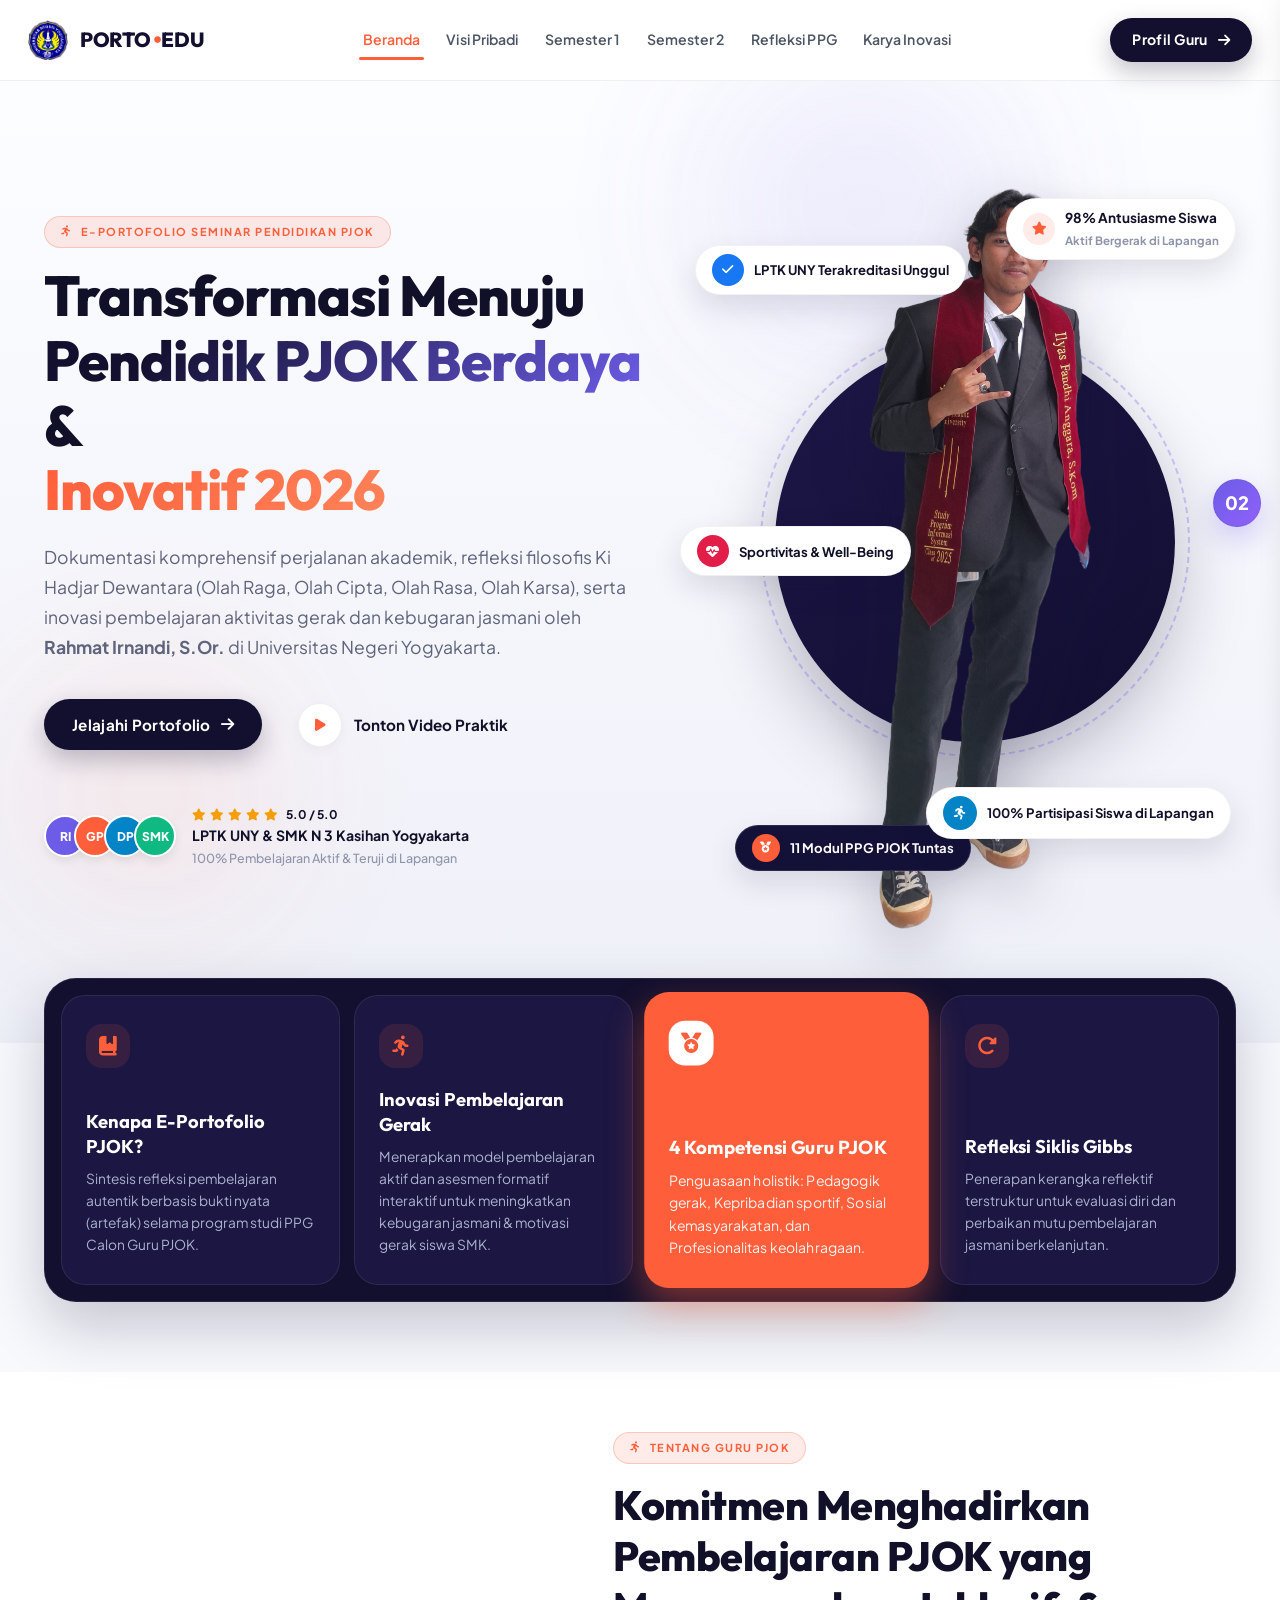
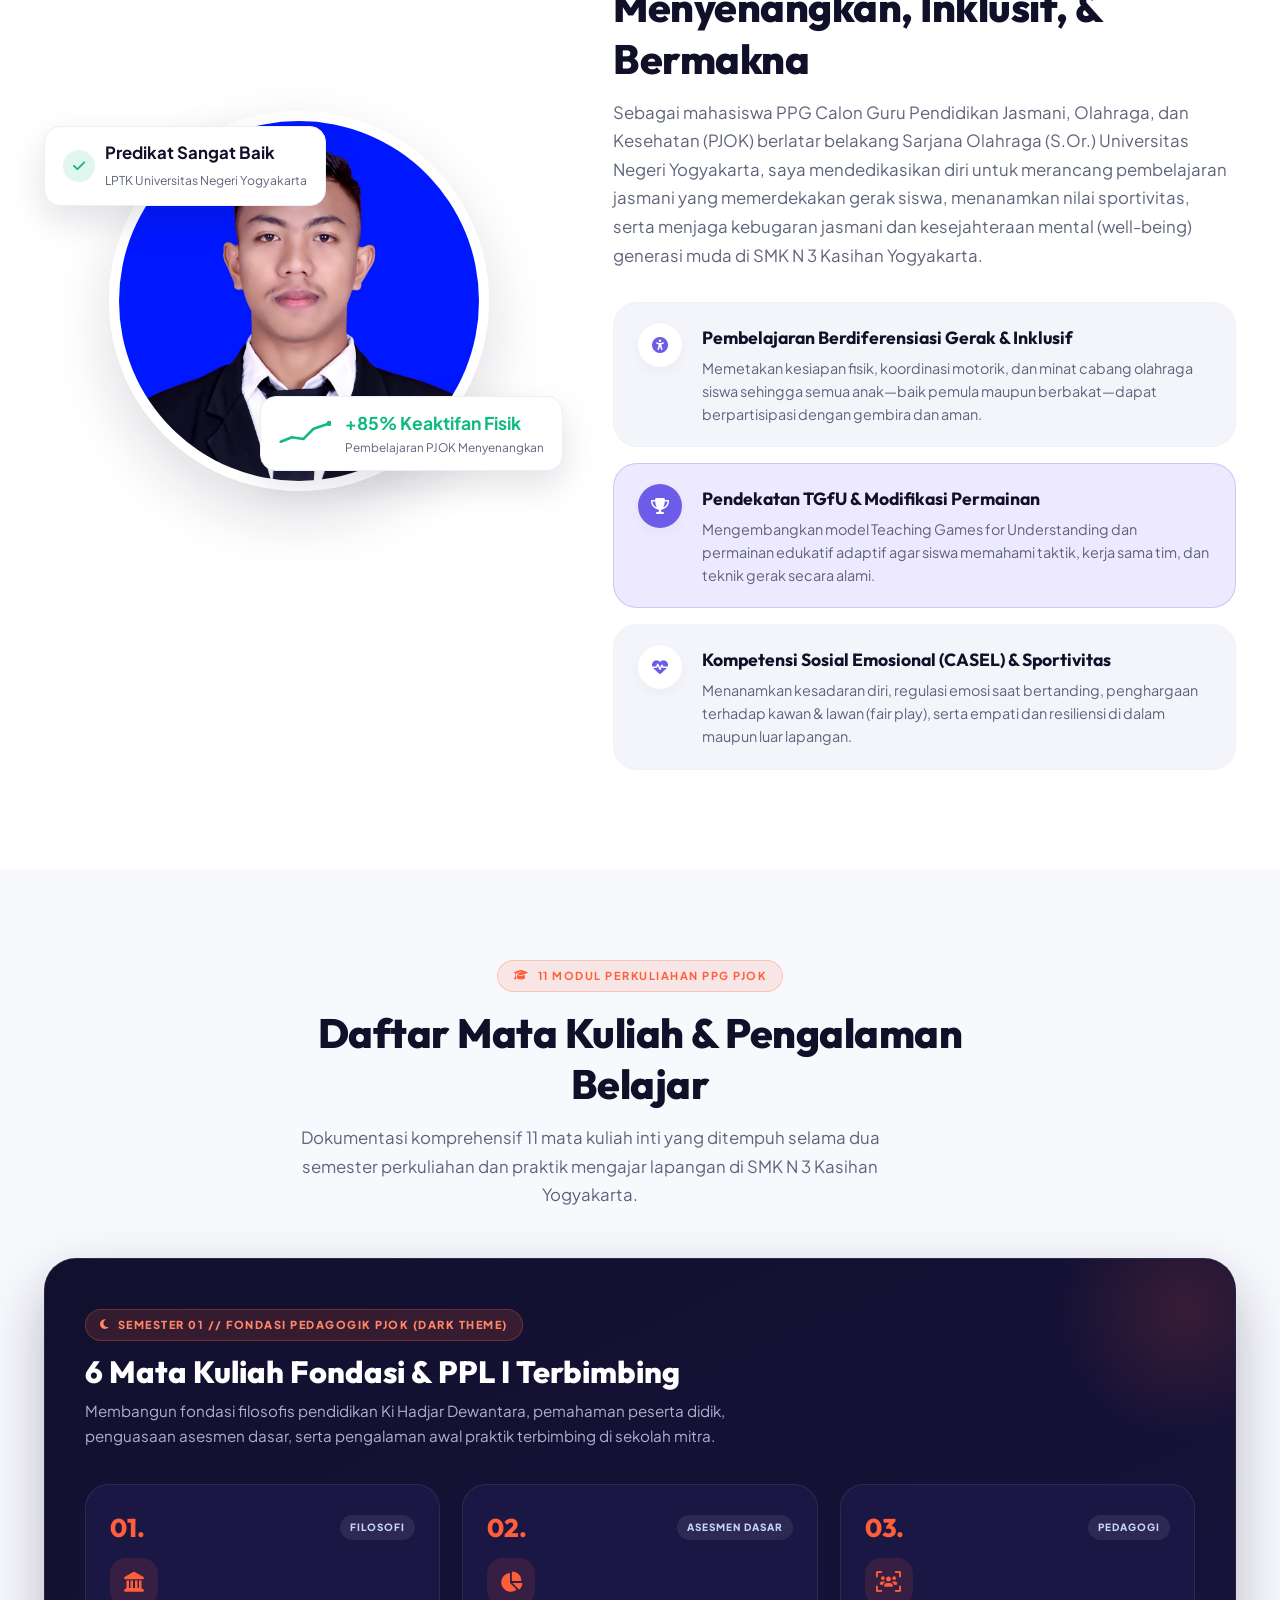
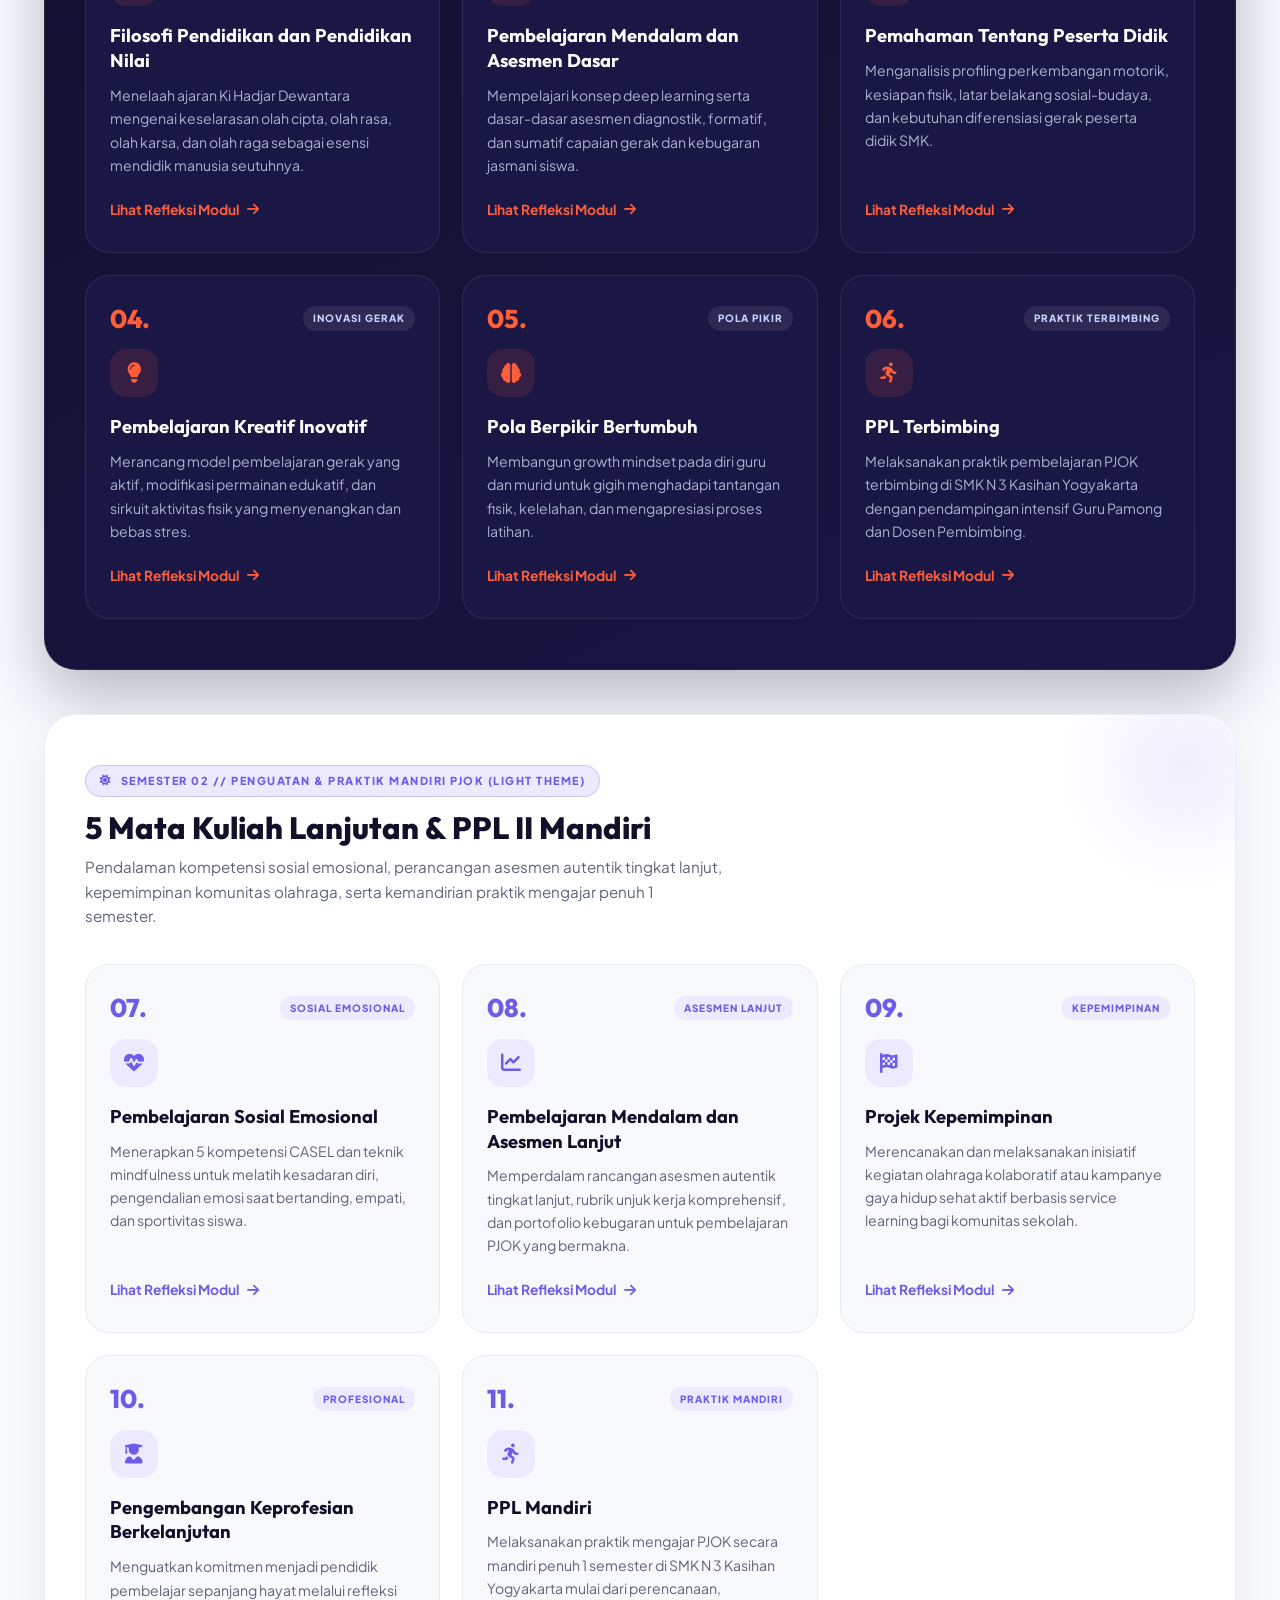
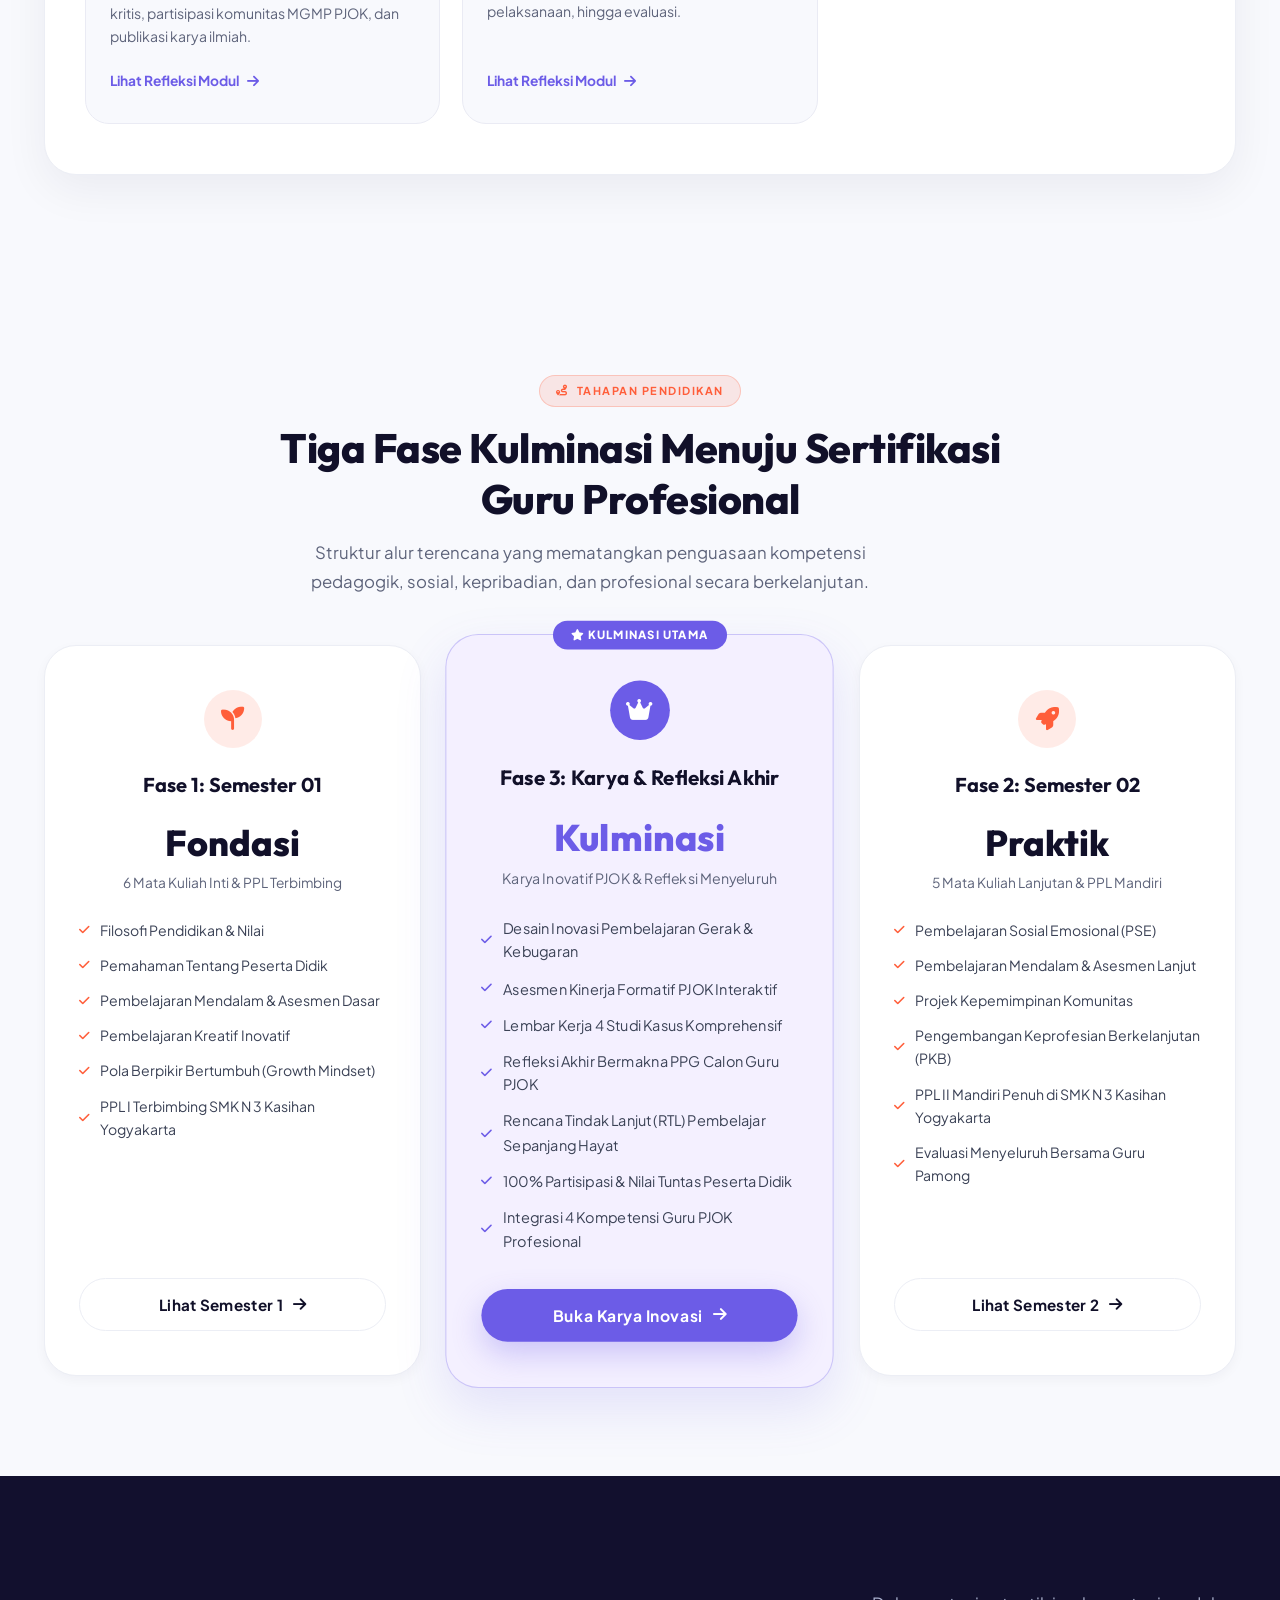
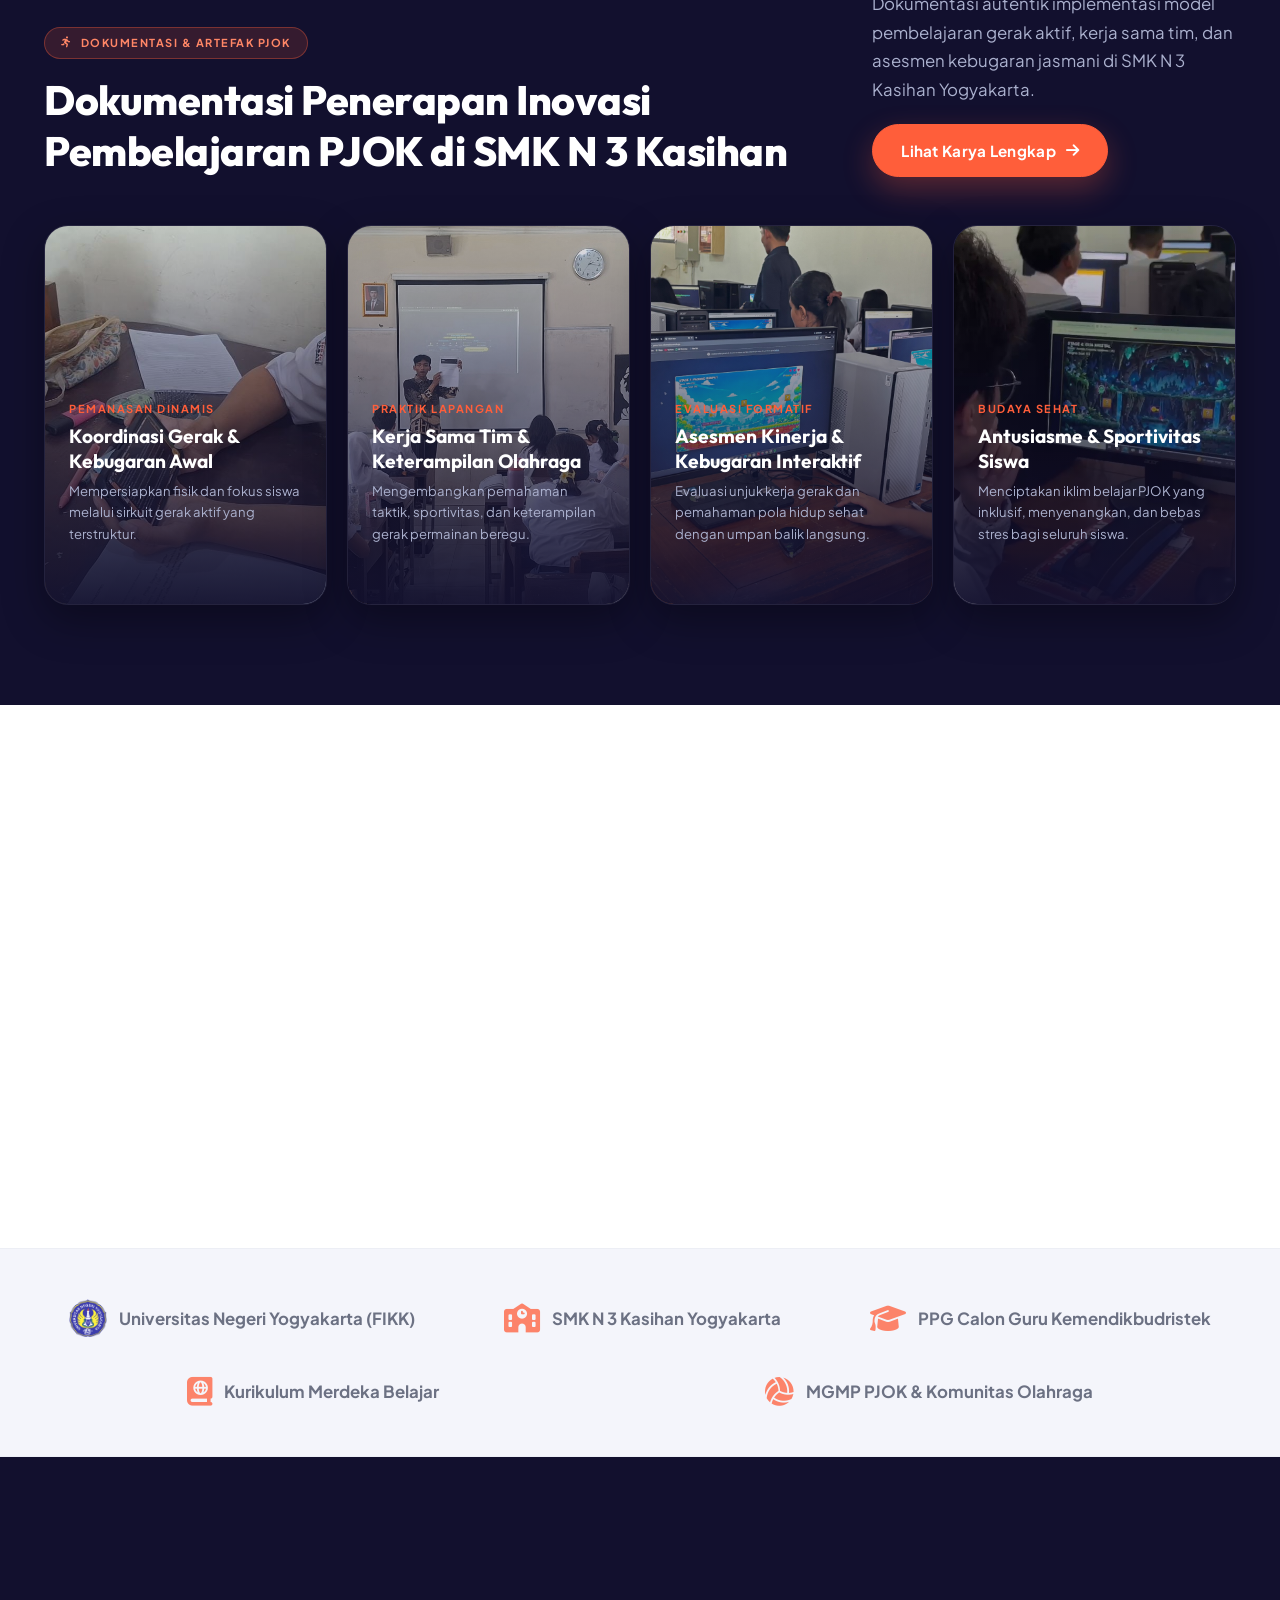
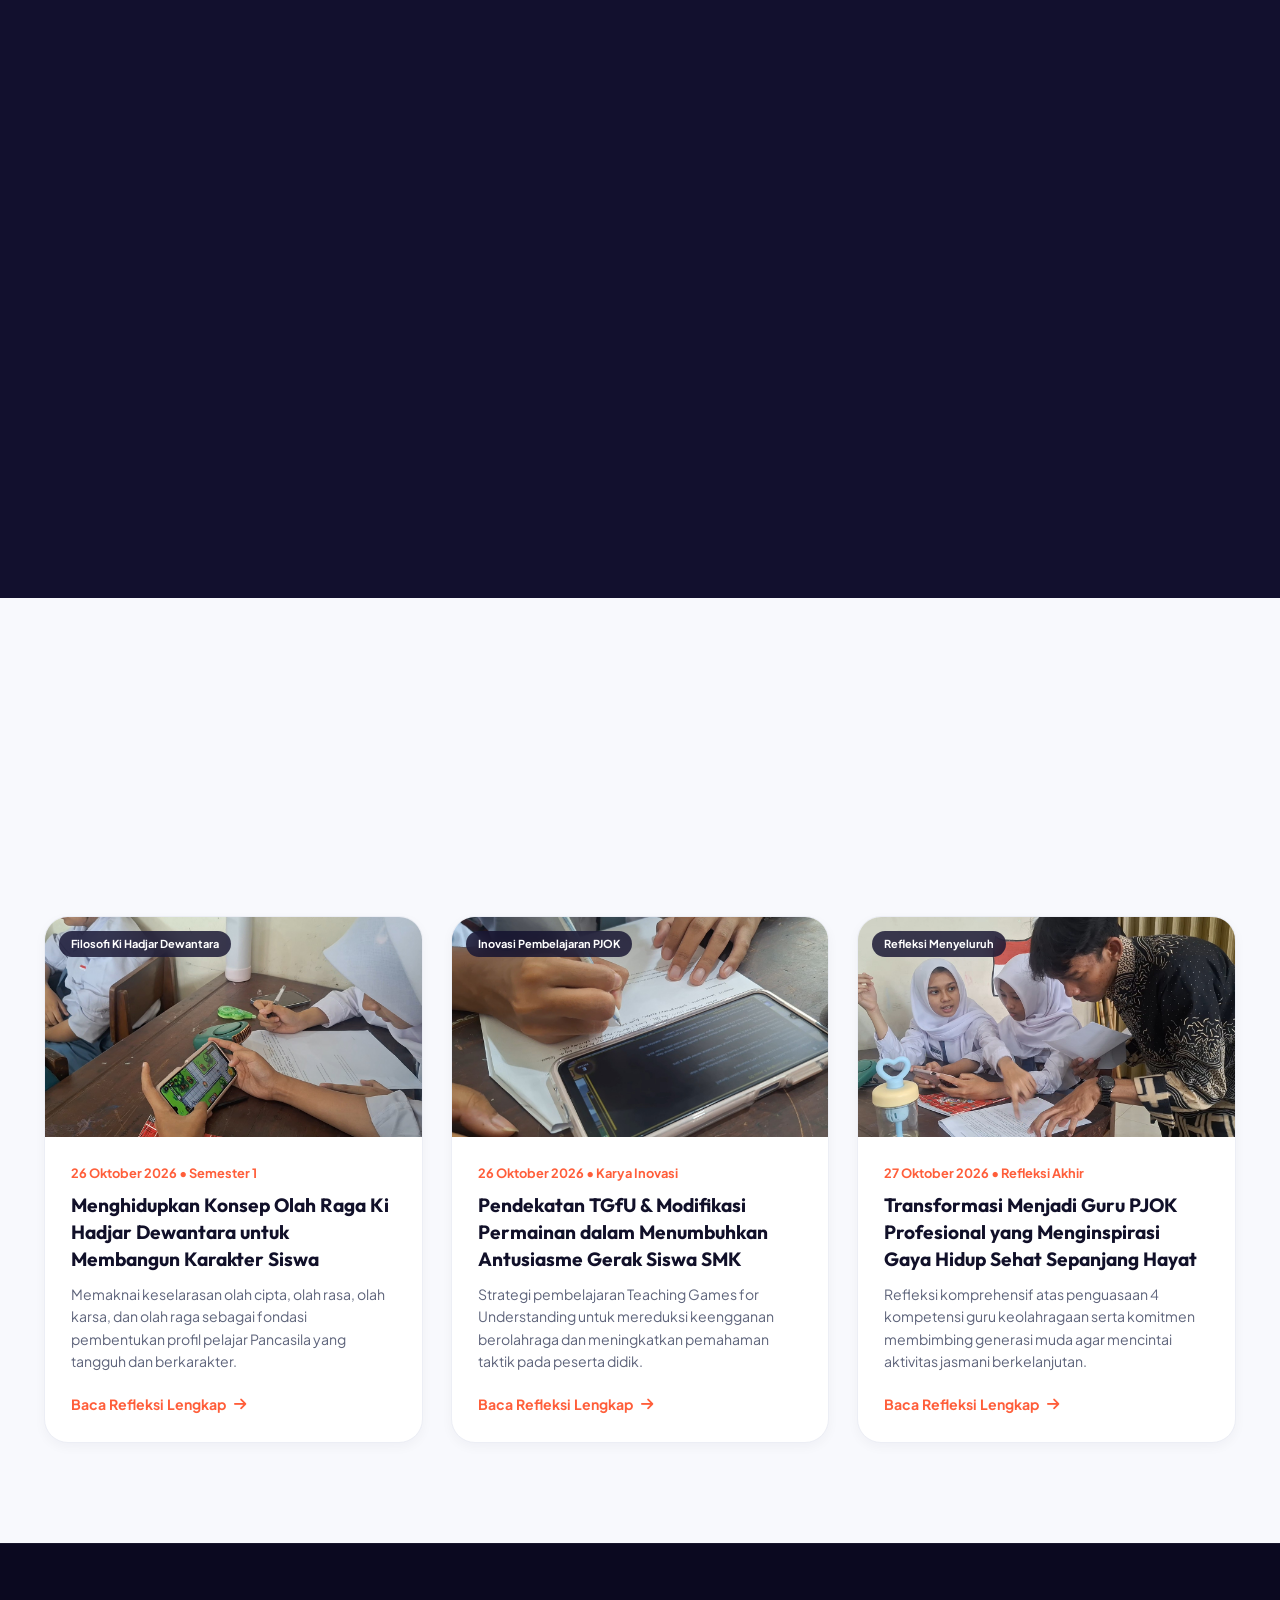
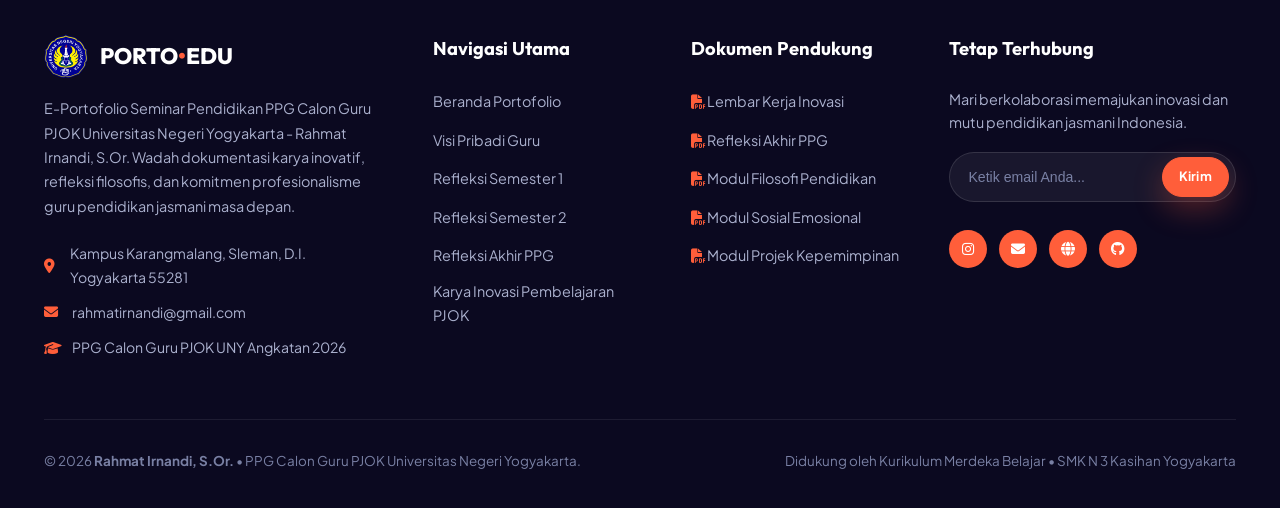
==== index.html @ 65dfe422 "first commit" ====
<!doctype html>
<html lang="id">
  <head>
    <meta charset="UTF-8" />
    <meta name="viewport" content="width=device-width, initial-scale=1.0" />
    <title>E-Portofolio Seminar Pendidikan PJOK | Rahmat Irnandi, S.Or.</title>
    <meta name="description" content="E-Portofolio Seminar Pendidikan PPG Calon Guru PJOK Universitas Negeri Yogyakarta - Rahmat Irnandi, S.Or. Refleksi filosofis, perjalanan akademik, dan inovasi pembelajaran gerak serta kebugaran jasmani di SMK N 3 Kasihan Yogyakarta." />

    <!-- Favicon -->
    <link rel="shortcut icon" href="images/Logo Uny outlitne.png" type="image/x-icon" />

    <!-- Font Awesome Icons -->
    <link rel="stylesheet" href="https://cdnjs.cloudflare.com/ajax/libs/font-awesome/6.5.1/css/all.min.css" />

    <!-- MediaPro Design Theme CSS -->
    <link rel="stylesheet" href="css/mediapro.css" />
  </head>

  <body>
    <!-- TOP SCROLL PROGRESS LINE -->
    <div class="scroll-progress-line" id="scrollProgressLine"></div>

    <!-- ==================== 1. NAVBAR ==================== -->
    <header class="navbar-mediapro" id="navbarMediaPro">
      <div class="container nav-container">
        <!-- Brand Logo -->
        <a href="index.html" class="nav-brand" aria-label="Beranda Portofolio">
          <img src="images/logo_uny.png" alt="Logo UNY" class="nav-brand-logo" />
          <span>PORTO<span class="brand-dot">•</span>EDU</span>
        </a>

        <!-- Desktop Navigation Links -->
        <nav class="nav-links">
          <a href="index.html" class="nav-link active">Beranda</a>
          <a href="identitas.html" class="nav-link">Visi Pribadi</a>
          <a href="refleksi-sem1.html" class="nav-link">Semester 1</a>
          <a href="refleksi-sem2.html" class="nav-link">Semester 2</a>
          <a href="refleksi-ppg.html" class="nav-link">Refleksi PPG</a>
          <a href="karya.html" class="nav-link">Karya Inovasi</a>
        </nav>

        <!-- Right CTA / Contact Info -->
        <div class="nav-cta">
          <a href="https://wa.me/6281200000000" target="_blank" class="nav-contact-pill" aria-label="Kontak WhatsApp">
            <div class="icon-bubble">
              <i class="fa-solid fa-phone"></i>
            </div>
            <span>(0274) UNY-PPG</span>
          </a>
          <a href="identitas.html" class="btn btn-primary-dark">
            <span>Profil Guru</span>
            <i class="fa-solid fa-arrow-right"></i>
          </a>
          <button class="mobile-menu-btn" id="mobileMenuBtn" aria-label="Buka Menu Navigasi">
            <span></span>
            <span></span>
            <span></span>
          </button>
        </div>
      </div>
    </header>

    <!-- MOBILE NAVIGATION DRAWER -->
    <div class="mobile-overlay" id="mobileOverlay"></div>
    <div class="mobile-drawer" id="mobileDrawer">
      <div class="mobile-drawer-header">
        <div class="nav-brand">
          <img src="images/logo_uny.png" alt="Logo UNY" style="height: 36px" />
          <span>PORTO<span class="brand-dot">•</span>EDU</span>
        </div>
        <button class="mobile-close-btn" id="mobileCloseBtn" aria-label="Tutup Menu">
          <i class="fa-solid fa-xmark"></i>
        </button>
      </div>
      <div class="mobile-drawer-links">
        <a href="index.html" class="mobile-drawer-link">Beranda <i class="fa-solid fa-chevron-right"></i></a>
        <a href="identitas.html" class="mobile-drawer-link">Visi Pribadi Guru <i class="fa-solid fa-chevron-right"></i></a>
        <a href="refleksi-sem1.html" class="mobile-drawer-link">Refleksi Semester 1 <i class="fa-solid fa-chevron-right"></i></a>
        <a href="refleksi-sem2.html" class="mobile-drawer-link">Refleksi Semester 2 <i class="fa-solid fa-chevron-right"></i></a>
        <a href="refleksi-ppg.html" class="mobile-drawer-link">Refleksi Akhir PPG <i class="fa-solid fa-chevron-right"></i></a>
        <a href="karya.html" class="mobile-drawer-link">Karya Inovasi PJOK <i class="fa-solid fa-chevron-right"></i></a>
      </div>
      <div style="margin-top: auto; padding-top: 20px">
        <a href="identitas.html" class="btn btn-orange" style="width: 100%">
          <i class="fa-solid fa-user-graduate"></i> Buka Profil Lengkap
        </a>
      </div>
    </div>

    <main>
      <!-- ==================== 2. HERO SECTION ==================== -->
      <section class="hero-mediapro" id="hero">
        <!-- Ambient Radial Glows -->
        <div class="hero-glow-orb glow-orb-1"></div>
        <div class="hero-glow-orb glow-orb-2"></div>

        <div class="container hero-grid">
          <!-- Left Content -->
          <div class="hero-content">
            <div class="badge-pill orange">
              <i class="fa-solid fa-person-running"></i> E-PORTOFOLIO SEMINAR PENDIDIKAN PJOK
            </div>

            <h1 class="hero-headline">
              Transformasi Menuju<br />
              <span class="text-gradient-purple">Pendidik PJOK Berdaya</span> &amp;<br />
              <span class="text-gradient-orange">Inovatif 2026</span>
            </h1>

            <p class="hero-desc">
              Dokumentasi komprehensif perjalanan akademik, refleksi filosofis Ki Hadjar Dewantara (Olah Raga, Olah Cipta, Olah Rasa, Olah Karsa), serta inovasi pembelajaran aktivitas gerak dan kebugaran jasmani oleh <strong>Rahmat Irnandi, S.Or.</strong> di Universitas Negeri Yogyakarta.
            </p>

            <!-- Buttons -->
            <div class="hero-actions">
              <a href="#about" class="btn btn-primary-dark">
                <span>Jelajahi Portofolio</span>
                <i class="fa-solid fa-arrow-right"></i>
              </a>

              <button class="btn-video" data-video-src="images/Video Game 1.mp4" data-video-title="Demo Penerapan Inovasi Pembelajaran PJOK di SMK N 3 Kasihan">
                <span class="play-icon">
                  <i class="fa-solid fa-play"></i>
                </span>
                <span>Tonton Video Praktik</span>
              </button>
            </div>

            <!-- Social Proof Review Stack -->
            <div class="hero-reviews">
              <div class="avatar-stack">
                <div class="avatar-init" style="background: #6c5ce7">RI</div>
                <div class="avatar-init" style="background: #ff5e3a">GP</div>
                <div class="avatar-init" style="background: #0284c7">DP</div>
                <div class="avatar-init" style="background: #10b981">SMK</div>
              </div>
              <div class="review-info">
                <div class="review-stars">
                  <i class="fa-solid fa-star"></i>
                  <i class="fa-solid fa-star"></i>
                  <i class="fa-solid fa-star"></i>
                  <i class="fa-solid fa-star"></i>
                  <i class="fa-solid fa-star"></i>
                  <strong style="color: var(--text-dark); margin-left: 4px">5.0 / 5.0</strong>
                </div>
                <div class="review-text">
                  LPTK UNY &amp; SMK N 3 Kasihan Yogyakarta
                  <small>100% Pembelajaran Aktif &amp; Teruji di Lapangan</small>
                </div>
              </div>
            </div>
          </div>

          <!-- Right Hero Visual Stage with Floating Badges -->
          <div class="hero-visual-stage">
            <!-- Circular Backdrop with subtle rotation ring -->
            <div class="hero-circle-backdrop"></div>

            <!-- Portrait Photo of Rahmat Irnandi, S.Or. -->
            <img src="images/fototampan3.png" alt="Rahmat Irnandi, S.Or." class="hero-portrait-img" />

            <!-- Floating Badge 1 (Top Left): UNY Verified -->
            <div class="hero-float-badge float-badge-1">
              <div class="icon-wrap">
                <i class="fa-solid fa-check"></i>
              </div>
              <span>LPTK UNY Terakreditasi Unggul</span>
            </div>

            <!-- Floating Badge 2 (Top Right): 98% Satisfaction -->
            <div class="hero-float-badge float-badge-2">
              <div class="icon-wrap">
                <i class="fa-solid fa-star"></i>
              </div>
              <div>
                <strong style="display: block; font-size: 0.85rem">98% Antusiasme Siswa</strong>
                <span style="font-size: 0.72rem; color: var(--text-dark-subtle)">Aktif Bergerak di Lapangan</span>
              </div>
            </div>

            <!-- Floating Badge 3 (Middle Left): Sportivitas -->
            <div class="hero-float-badge float-badge-3">
              <div class="icon-wrap">
                <i class="fa-solid fa-heart-pulse"></i>
              </div>
              <span>Sportivitas &amp; Well-Being</span>
            </div>

            <!-- Floating Badge 4 (Middle Right): Semester Ring -->
            <div class="hero-float-badge float-badge-4" title="2 Semester Tempuh">
              <span>02</span>
            </div>

            <!-- Floating Badge 5 (Bottom Left): Modules -->
            <div class="hero-float-badge float-badge-5">
              <div class="icon-wrap">
                <i class="fa-solid fa-medal"></i>
              </div>
              <span>11 Modul PPG PJOK Tuntas</span>
            </div>

            <!-- Floating Badge 6 (Bottom Right): Zero Inactive -->
            <div class="hero-float-badge float-badge-6">
              <div class="icon-wrap">
                <i class="fa-solid fa-person-running"></i>
              </div>
              <span>100% Partisipasi Siswa di Lapangan</span>
            </div>
          </div>
        </div>
      </section>

      <!-- ==================== 3. FLOATING 4-CARDS OVERLAY BAR ==================== -->
      <section class="cards-overlay-section">
        <div class="container">
          <div class="cards-overlay-wrap reveal-init">
            <!-- Card 1: Kenapa E-Portofolio PJOK -->
            <div class="feature-strip-card dark-card">
              <div class="strip-icon">
                <i class="fa-solid fa-book-bookmark"></i>
              </div>
              <div>
                <h3 class="strip-title">Kenapa E-Portofolio PJOK?</h3>
                <p class="strip-desc">Sintesis refleksi pembelajaran autentik berbasis bukti nyata (artefak) selama program studi PPG Calon Guru PJOK.</p>
              </div>
            </div>

            <!-- Card 2: Inovasi Pembelajaran Gerak -->
            <div class="feature-strip-card dark-card">
              <div class="strip-icon">
                <i class="fa-solid fa-person-running"></i>
              </div>
              <div>
                <h3 class="strip-title">Inovasi Pembelajaran Gerak</h3>
                <p class="strip-desc">Menerapkan model pembelajaran aktif dan asesmen formatif interaktif untuk meningkatkan kebugaran jasmani &amp; motivasi gerak siswa SMK.</p>
              </div>
            </div>

            <!-- Card 3: HIGHLIGHTED VIBRANT ORANGE CARD -->
            <div class="feature-strip-card orange-active-card">
              <div class="strip-icon">
                <i class="fa-solid fa-medal"></i>
              </div>
              <div>
                <h3 class="strip-title">4 Kompetensi Guru PJOK</h3>
                <p class="strip-desc">Penguasaan holistik: Pedagogik gerak, Kepribadian sportif, Sosial kemasyarakatan, dan Profesionalitas keolahragaan.</p>
              </div>
            </div>

            <!-- Card 4: Refleksi Siklis Gibbs -->
            <div class="feature-strip-card dark-card">
              <div class="strip-icon">
                <i class="fa-solid fa-rotate-right"></i>
              </div>
              <div>
                <h3 class="strip-title">Refleksi Siklis Gibbs</h3>
                <p class="strip-desc">Penerapan kerangka reflektif terstruktur untuk evaluasi diri dan perbaikan mutu pembelajaran jasmani berkelanjutan.</p>
              </div>
            </div>
          </div>
        </div>
      </section>

      <!-- ==================== 4. ABOUT & EXPERIENCE SECTION (LIGHT) ==================== -->
      <section class="section-about" id="about">
        <div class="container about-grid">
          <!-- Left Visual: Photo with Growth Chart & Badges -->
          <div class="about-visual-stage reveal-init">
            <div class="about-photo-frame">
              <img src="images/PAS_foto_ppg.jpeg" alt="Rahmat Irnandi, S.Or. Formal" />
            </div>

            <!-- Floating Stat Top-Left -->
            <div class="about-stat-floating about-stat-top">
              <div class="stat-check-badge">
                <div class="check-circle">
                  <i class="fa-solid fa-check"></i>
                </div>
                <div>
                  <strong>Predikat Sangat Baik</strong>
                  <small>LPTK Universitas Negeri Yogyakarta</small>
                </div>
              </div>
            </div>

            <!-- Floating Stat Bottom-Right: Line Chart -->
            <div class="about-stat-floating about-chart-card">
              <svg class="chart-sparkline" viewBox="0 0 60 30" fill="none">
                <path d="M2 25 L15 20 L28 22 L40 10 L58 4" stroke="#10b981" stroke-width="3" stroke-linecap="round" stroke-linejoin="round" />
                <circle cx="58" cy="4" r="3" fill="#10b981" />
              </svg>
              <div>
                <strong>+85% Keaktifan Fisik</strong>
                <small>Pembelajaran PJOK Menyenangkan</small>
              </div>
            </div>
          </div>

          <!-- Right Content: Bio & 3 Rounded Feature Items -->
          <div class="about-content reveal-init">
            <div class="badge-pill orange">
              <i class="fa-solid fa-person-running"></i> TENTANG GURU PJOK
            </div>

            <h2 class="section-title">
              Komitmen Menghadirkan Pembelajaran PJOK yang Menyenangkan, Inklusif, &amp; Bermakna
            </h2>

            <p class="section-subtitle">
              Sebagai mahasiswa PPG Calon Guru Pendidikan Jasmani, Olahraga, dan Kesehatan (PJOK) berlatar belakang Sarjana Olahraga (S.Or.) Universitas Negeri Yogyakarta, saya mendedikasikan diri untuk merancang pembelajaran jasmani yang memerdekakan gerak siswa, menanamkan nilai sportivitas, serta menjaga kebugaran jasmani dan kesejahteraan mental (well-being) generasi muda di SMK N 3 Kasihan Yogyakarta.
            </p>

            <!-- 3 Rounded Feature Items -->
            <div class="about-features-list">
              <!-- Item 1: Inklusif Gerak -->
              <div class="about-feature-item">
                <div class="feature-num-icon">
                  <i class="fa-solid fa-universal-access"></i>
                </div>
                <div class="feature-text">
                  <h4>Pembelajaran Berdiferensiasi Gerak &amp; Inklusif</h4>
                  <p>Memetakan kesiapan fisik, koordinasi motorik, dan minat cabang olahraga siswa sehingga semua anak—baik pemula maupun berbakat—dapat berpartisipasi dengan gembira dan aman.</p>
                </div>
              </div>

              <!-- Item 2: TGfU & Permainan Adaptif -->
              <div class="about-feature-item highlighted">
                <div class="feature-num-icon">
                  <i class="fa-solid fa-trophy"></i>
                </div>
                <div class="feature-text">
                  <h4>Pendekatan TGfU &amp; Modifikasi Permainan</h4>
                  <p>Mengembangkan model Teaching Games for Understanding dan permainan edukatif adaptif agar siswa memahami taktik, kerja sama tim, dan teknik gerak secara alami.</p>
                </div>
              </div>

              <!-- Item 3: CASEL & Sportivitas -->
              <div class="about-feature-item">
                <div class="feature-num-icon">
                  <i class="fa-solid fa-heart-pulse"></i>
                </div>
                <div class="feature-text">
                  <h4>Kompetensi Sosial Emosional (CASEL) &amp; Sportivitas</h4>
                  <p>Menanamkan kesadaran diri, regulasi emosi saat bertanding, penghargaan terhadap kawan &amp; lawan (fair play), serta empati dan resiliensi di dalam maupun luar lapangan.</p>
                </div>
              </div>
            </div>
          </div>
        </div>
      </section>

      <!-- ==================== 5. MODUL PERKULIAHAN (SEM 1 DARK & SEM 2 LIGHT) ==================== -->
      <section class="section-modules-dual" id="modul">
        <div class="container">
          <!-- Section Master Header -->
          <div class="section-head center reveal-init">
            <div class="badge-pill orange">
              <i class="fa-solid fa-graduation-cap"></i> 11 MODUL PERKULIAHAN PPG PJOK
            </div>
            <h2 class="section-title">
              Daftar Mata Kuliah &amp; Pengalaman Belajar
            </h2>
            <p class="section-subtitle">
              Dokumentasi komprehensif 11 mata kuliah inti yang ditempuh selama dua semester perkuliahan dan praktik mengajar lapangan di SMK N 3 Kasihan Yogyakarta.
            </p>
          </div>

          <!-- ==================== SUB-SEKSI 1: SEMESTER 01 (DARK THEME) ==================== -->
          <div class="sem-block-dark reveal-init" id="sem1">
            <div class="sem-block-header">
              <span class="sem-tag dark-tag">
                <i class="fa-solid fa-moon"></i> SEMESTER 01 // FONDASI PEDAGOGIK PJOK (DARK THEME)
              </span>
              <h3 class="white">6 Mata Kuliah Fondasi &amp; PPL I Terbimbing</h3>
              <p class="white">
                Membangun fondasi filosofis pendidikan Ki Hadjar Dewantara, pemahaman peserta didik, penguasaan asesmen dasar, serta pengalaman awal praktik terbimbing di sekolah mitra.
              </p>
            </div>

            <div class="course-grid-3">
              <!-- Matkul 01 -->
              <div class="course-card-dark">
                <div>
                  <div class="course-card-top">
                    <span class="course-card-number">01.</span>
                    <span class="course-card-tag">Filosofi</span>
                  </div>
                  <div class="course-icon-bubble">
                    <i class="fa-solid fa-landmark"></i>
                  </div>
                  <div class="course-card-body">
                    <h4>Filosofi Pendidikan dan Pendidikan Nilai</h4>
                    <p>Menelaah ajaran Ki Hadjar Dewantara mengenai keselarasan olah cipta, olah rasa, olah karsa, dan olah raga sebagai esensi mendidik manusia seutuhnya.</p>
                  </div>
                </div>
                <a href="refleksi-sem1.html" class="course-card-link">
                  <span>Lihat Refleksi Modul</span>
                  <i class="fa-solid fa-arrow-right"></i>
                </a>
              </div>

              <!-- Matkul 02 -->
              <div class="course-card-dark">
                <div>
                  <div class="course-card-top">
                    <span class="course-card-number">02.</span>
                    <span class="course-card-tag">Asesmen Dasar</span>
                  </div>
                  <div class="course-icon-bubble">
                    <i class="fa-solid fa-chart-pie"></i>
                  </div>
                  <div class="course-card-body">
                    <h4>Pembelajaran Mendalam dan Asesmen Dasar</h4>
                    <p>Mempelajari konsep deep learning serta dasar-dasar asesmen diagnostik, formatif, dan sumatif capaian gerak dan kebugaran jasmani siswa.</p>
                  </div>
                </div>
                <a href="refleksi-sem1.html" class="course-card-link">
                  <span>Lihat Refleksi Modul</span>
                  <i class="fa-solid fa-arrow-right"></i>
                </a>
              </div>

              <!-- Matkul 03 -->
              <div class="course-card-dark">
                <div>
                  <div class="course-card-top">
                    <span class="course-card-number">03.</span>
                    <span class="course-card-tag">Pedagogi</span>
                  </div>
                  <div class="course-icon-bubble">
                    <i class="fa-solid fa-users-viewfinder"></i>
                  </div>
                  <div class="course-card-body">
                    <h4>Pemahaman Tentang Peserta Didik</h4>
                    <p>Menganalisis profiling perkembangan motorik, kesiapan fisik, latar belakang sosial-budaya, dan kebutuhan diferensiasi gerak peserta didik SMK.</p>
                  </div>
                </div>
                <a href="refleksi-sem1.html" class="course-card-link">
                  <span>Lihat Refleksi Modul</span>
                  <i class="fa-solid fa-arrow-right"></i>
                </a>
              </div>

              <!-- Matkul 04 -->
              <div class="course-card-dark">
                <div>
                  <div class="course-card-top">
                    <span class="course-card-number">04.</span>
                    <span class="course-card-tag">Inovasi Gerak</span>
                  </div>
                  <div class="course-icon-bubble">
                    <i class="fa-solid fa-lightbulb"></i>
                  </div>
                  <div class="course-card-body">
                    <h4>Pembelajaran Kreatif Inovatif</h4>
                    <p>Merancang model pembelajaran gerak yang aktif, modifikasi permainan edukatif, dan sirkuit aktivitas fisik yang menyenangkan dan bebas stres.</p>
                  </div>
                </div>
                <a href="refleksi-sem1.html" class="course-card-link">
                  <span>Lihat Refleksi Modul</span>
                  <i class="fa-solid fa-arrow-right"></i>
                </a>
              </div>

              <!-- Matkul 05 -->
              <div class="course-card-dark">
                <div>
                  <div class="course-card-top">
                    <span class="course-card-number">05.</span>
                    <span class="course-card-tag">Pola Pikir</span>
                  </div>
                  <div class="course-icon-bubble">
                    <i class="fa-solid fa-brain"></i>
                  </div>
                  <div class="course-card-body">
                    <h4>Pola Berpikir Bertumbuh</h4>
                    <p>Membangun growth mindset pada diri guru dan murid untuk gigih menghadapi tantangan fisik, kelelahan, dan mengapresiasi proses latihan.</p>
                  </div>
                </div>
                <a href="refleksi-sem1.html" class="course-card-link">
                  <span>Lihat Refleksi Modul</span>
                  <i class="fa-solid fa-arrow-right"></i>
                </a>
              </div>

              <!-- Matkul 06 -->
              <div class="course-card-dark">
                <div>
                  <div class="course-card-top">
                    <span class="course-card-number">06.</span>
                    <span class="course-card-tag">Praktik Terbimbing</span>
                  </div>
                  <div class="course-icon-bubble">
                    <i class="fa-solid fa-person-running"></i>
                  </div>
                  <div class="course-card-body">
                    <h4>PPL Terbimbing</h4>
                    <p>Melaksanakan praktik pembelajaran PJOK terbimbing di SMK N 3 Kasihan Yogyakarta dengan pendampingan intensif Guru Pamong dan Dosen Pembimbing.</p>
                  </div>
                </div>
                <a href="refleksi-sem1.html" class="course-card-link">
                  <span>Lihat Refleksi Modul</span>
                  <i class="fa-solid fa-arrow-right"></i>
                </a>
              </div>
            </div>
          </div>

          <!-- ==================== SUB-SEKSI 2: SEMESTER 02 (LIGHT THEME) ==================== -->
          <div class="sem-block-light reveal-init" id="sem2">
            <div class="sem-block-header">
              <span class="sem-tag light-tag">
                <i class="fa-solid fa-sun"></i> SEMESTER 02 // PENGUATAN &amp; PRAKTIK MANDIRI PJOK (LIGHT THEME)
              </span>
              <h3 class="dark">5 Mata Kuliah Lanjutan &amp; PPL II Mandiri</h3>
              <p class="dark">
                Pendalaman kompetensi sosial emosional, perancangan asesmen autentik tingkat lanjut, kepemimpinan komunitas olahraga, serta kemandirian praktik mengajar penuh 1 semester.
              </p>
            </div>

            <div class="course-grid-3">
              <!-- Matkul 07 -->
              <div class="course-card-light">
                <div>
                  <div class="course-card-top">
                    <span class="course-card-number">07.</span>
                    <span class="course-card-tag">Sosial Emosional</span>
                  </div>
                  <div class="course-icon-bubble">
                    <i class="fa-solid fa-heart-pulse"></i>
                  </div>
                  <div class="course-card-body">
                    <h4>Pembelajaran Sosial Emosional</h4>
                    <p>Menerapkan 5 kompetensi CASEL dan teknik mindfulness untuk melatih kesadaran diri, pengendalian emosi saat bertanding, empati, dan sportivitas siswa.</p>
                  </div>
                </div>
                <a href="refleksi-sem2.html" class="course-card-link">
                  <span>Lihat Refleksi Modul</span>
                  <i class="fa-solid fa-arrow-right"></i>
                </a>
              </div>

              <!-- Matkul 08 -->
              <div class="course-card-light">
                <div>
                  <div class="course-card-top">
                    <span class="course-card-number">08.</span>
                    <span class="course-card-tag">Asesmen Lanjut</span>
                  </div>
                  <div class="course-icon-bubble">
                    <i class="fa-solid fa-chart-line"></i>
                  </div>
                  <div class="course-card-body">
                    <h4>Pembelajaran Mendalam dan Asesmen Lanjut</h4>
                    <p>Memperdalam rancangan asesmen autentik tingkat lanjut, rubrik unjuk kerja komprehensif, dan portofolio kebugaran untuk pembelajaran PJOK yang bermakna.</p>
                  </div>
                </div>
                <a href="refleksi-sem2.html" class="course-card-link">
                  <span>Lihat Refleksi Modul</span>
                  <i class="fa-solid fa-arrow-right"></i>
                </a>
              </div>

              <!-- Matkul 09 -->
              <div class="course-card-light">
                <div>
                  <div class="course-card-top">
                    <span class="course-card-number">09.</span>
                    <span class="course-card-tag">Kepemimpinan</span>
                  </div>
                  <div class="course-icon-bubble">
                    <i class="fa-solid fa-flag-checkered"></i>
                  </div>
                  <div class="course-card-body">
                    <h4>Projek Kepemimpinan</h4>
                    <p>Merencanakan dan melaksanakan inisiatif kegiatan olahraga kolaboratif atau kampanye gaya hidup sehat aktif berbasis service learning bagi komunitas sekolah.</p>
                  </div>
                </div>
                <a href="refleksi-sem2.html" class="course-card-link">
                  <span>Lihat Refleksi Modul</span>
                  <i class="fa-solid fa-arrow-right"></i>
                </a>
              </div>

              <!-- Matkul 10 -->
              <div class="course-card-light">
                <div>
                  <div class="course-card-top">
                    <span class="course-card-number">10.</span>
                    <span class="course-card-tag">Profesional</span>
                  </div>
                  <div class="course-icon-bubble">
                    <i class="fa-solid fa-user-graduate"></i>
                  </div>
                  <div class="course-card-body">
                    <h4>Pengembangan Keprofesian Berkelanjutan</h4>
                    <p>Menguatkan komitmen menjadi pendidik pembelajar sepanjang hayat melalui refleksi kritis, partisipasi komunitas MGMP PJOK, dan publikasi karya ilmiah.</p>
                  </div>
                </div>
                <a href="refleksi-sem2.html" class="course-card-link">
                  <span>Lihat Refleksi Modul</span>
                  <i class="fa-solid fa-arrow-right"></i>
                </a>
              </div>

              <!-- Matkul 11 -->
              <div class="course-card-light">
                <div>
                  <div class="course-card-top">
                    <span class="course-card-number">11.</span>
                    <span class="course-card-tag">Praktik Mandiri</span>
                  </div>
                  <div class="course-icon-bubble">
                    <i class="fa-solid fa-person-running"></i>
                  </div>
                  <div class="course-card-body">
                    <h4>PPL Mandiri</h4>
                    <p>Melaksanakan praktik mengajar PJOK secara mandiri penuh 1 semester di SMK N 3 Kasihan Yogyakarta mulai dari perencanaan, pelaksanaan, hingga evaluasi.</p>
                  </div>
                </div>
                <a href="refleksi-sem2.html" class="course-card-link">
                  <span>Lihat Refleksi Modul</span>
                  <i class="fa-solid fa-arrow-right"></i>
                </a>
              </div>
            </div>
          </div>
        </div>
      </section>

      <!-- ==================== 6. PRICING / 3 FASE TAHAPAN PPG (LIGHT) ==================== -->
      <section class="section-pricing" id="fase">
        <div class="container">
          <div class="section-head center reveal-init">
            <div class="badge-pill orange">
              <i class="fa-solid fa-route"></i> TAHAPAN PENDIDIKAN
            </div>
            <h2 class="section-title">
              Tiga Fase Kulminasi Menuju Sertifikasi Guru Profesional
            </h2>
            <p class="section-subtitle">
              Struktur alur terencana yang mematangkan penguasaan kompetensi pedagogik, sosial, kepribadian, dan profesional secara berkelanjutan.
            </p>
          </div>

          <!-- 3 Columns -->
          <div class="pricing-grid reveal-init">
            <!-- Tier 1: Semester 1 -->
            <div class="pricing-tier-card">
              <div>
                <div class="tier-icon-circle">
                  <i class="fa-solid fa-seedling"></i>
                </div>
                <h3 class="tier-name">Fase 1: Semester 01</h3>
                <div class="tier-price-wrap">
                  <div class="tier-price">Fondasi</div>
                  <div class="tier-price-period">6 Mata Kuliah Inti &amp; PPL Terbimbing</div>
                </div>

                <ul class="tier-features">
                  <li><i class="fa-solid fa-check"></i> Filosofi Pendidikan &amp; Nilai</li>
                  <li><i class="fa-solid fa-check"></i> Pemahaman Tentang Peserta Didik</li>
                  <li><i class="fa-solid fa-check"></i> Pembelajaran Mendalam &amp; Asesmen Dasar</li>
                  <li><i class="fa-solid fa-check"></i> Pembelajaran Kreatif Inovatif</li>
                  <li><i class="fa-solid fa-check"></i> Pola Berpikir Bertumbuh (Growth Mindset)</li>
                  <li><i class="fa-solid fa-check"></i> PPL I Terbimbing SMK N 3 Kasihan Yogyakarta</li>
                </ul>
              </div>

              <a href="refleksi-sem1.html" class="btn btn-outline" style="width: 100%">
                Lihat Semester 1 <i class="fa-solid fa-arrow-right"></i>
              </a>
            </div>

            <!-- Tier 2: HIGHLIGHTED CENTER TIER (KULMINASI & INOVASI) -->
            <div class="pricing-tier-card featured-tier">
              <div class="tier-top-badge">
                <i class="fa-solid fa-star"></i> Kulminasi Utama
              </div>
              <div>
                <div class="tier-icon-circle">
                  <i class="fa-solid fa-crown"></i>
                </div>
                <h3 class="tier-name">Fase 3: Karya &amp; Refleksi Akhir</h3>
                <div class="tier-price-wrap">
                  <div class="tier-price" style="color: var(--accent-purple)">Kulminasi</div>
                  <div class="tier-price-period">Karya Inovatif PJOK &amp; Refleksi Menyeluruh</div>
                </div>

                <ul class="tier-features">
                  <li><i class="fa-solid fa-check"></i> Desain Inovasi Pembelajaran Gerak &amp; Kebugaran</li>
                  <li><i class="fa-solid fa-check"></i> Asesmen Kinerja Formatif PJOK Interaktif</li>
                  <li><i class="fa-solid fa-check"></i> Lembar Kerja 4 Studi Kasus Komprehensif</li>
                  <li><i class="fa-solid fa-check"></i> Refleksi Akhir Bermakna PPG Calon Guru PJOK</li>
                  <li><i class="fa-solid fa-check"></i> Rencana Tindak Lanjut (RTL) Pembelajar Sepanjang Hayat</li>
                  <li><i class="fa-solid fa-check"></i> 100% Partisipasi &amp; Nilai Tuntas Peserta Didik</li>
                  <li><i class="fa-solid fa-check"></i> Integrasi 4 Kompetensi Guru PJOK Profesional</li>
                </ul>
              </div>

              <a href="karya.html" class="btn btn-purple" style="width: 100%">
                Buka Karya Inovasi <i class="fa-solid fa-arrow-right"></i>
              </a>
            </div>

            <!-- Tier 3: Semester 2 -->
            <div class="pricing-tier-card">
              <div>
                <div class="tier-icon-circle">
                  <i class="fa-solid fa-rocket"></i>
                </div>
                <h3 class="tier-name">Fase 2: Semester 02</h3>
                <div class="tier-price-wrap">
                  <div class="tier-price">Praktik</div>
                  <div class="tier-price-period">5 Mata Kuliah Lanjutan &amp; PPL Mandiri</div>
                </div>

                <ul class="tier-features">
                  <li><i class="fa-solid fa-check"></i> Pembelajaran Sosial Emosional (PSE)</li>
                  <li><i class="fa-solid fa-check"></i> Pembelajaran Mendalam &amp; Asesmen Lanjut</li>
                  <li><i class="fa-solid fa-check"></i> Projek Kepemimpinan Komunitas</li>
                  <li><i class="fa-solid fa-check"></i> Pengembangan Keprofesian Berkelanjutan (PKB)</li>
                  <li><i class="fa-solid fa-check"></i> PPL II Mandiri Penuh di SMK N 3 Kasihan Yogyakarta</li>
                  <li><i class="fa-solid fa-check"></i> Evaluasi Menyeluruh Bersama Guru Pamong</li>
                </ul>
              </div>

              <a href="refleksi-sem2.html" class="btn btn-outline" style="width: 100%">
                Lihat Semester 2 <i class="fa-solid fa-arrow-right"></i>
              </a>
            </div>
          </div>
        </div>
      </section>

      <!-- ==================== 7. PORTFOLIO SHOWCASE (DARK THEME) ==================== -->
      <section class="section-portfolio-dark" id="galeri">
        <div class="container">
          <div class="section-head split reveal-init">
            <div>
              <div class="badge-pill on-dark">
                <i class="fa-solid fa-person-running"></i> DOKUMENTASI &amp; ARTEFAK PJOK
              </div>
              <h2 class="section-title white">
                Dokumentasi Penerapan Inovasi Pembelajaran PJOK di SMK N 3 Kasihan
              </h2>
            </div>
            <div>
              <p class="section-subtitle white" style="margin-bottom: 20px">
                Dokumentasi autentik implementasi model pembelajaran gerak aktif, kerja sama tim, dan asesmen kebugaran jasmani di SMK N 3 Kasihan Yogyakarta.
              </p>
              <a href="karya.html" class="btn btn-orange">
                <span>Lihat Karya Lengkap</span>
                <i class="fa-solid fa-arrow-right"></i>
              </a>
            </div>
          </div>

          <!-- 4 Vertical Gallery Cards -->
          <div class="portfolio-gallery-grid reveal-init">
            <!-- Card 1 -->
            <div class="portfolio-gallery-card" data-video-src="images/Video Game 1.mp4" data-video-title="Aktivitas Pemanasan Dinamis &amp; Koordinasi Gerak">
              <img src="images/Foto Game 1.jpeg" alt="Pemanasan Dinamis &amp; Koordinasi Gerak" />
              <div class="portfolio-card-overlay">
                <span class="gallery-cat">Pemanasan Dinamis</span>
                <h4>Koordinasi Gerak &amp; Kebugaran Awal</h4>
                <p>Mempersiapkan fisik dan fokus siswa melalui sirkuit gerak aktif yang terstruktur.</p>
                <div class="gallery-action-btn">
                  <i class="fa-solid fa-circle-play"></i> Putar Video Cuplikan
                </div>
              </div>
            </div>

            <!-- Card 2 -->
            <div class="portfolio-gallery-card" data-video-src="images/Video Game 2.mp4" data-video-title="Praktik Pembelajaran &amp; Kerja Sama Tim Siswa">
              <img src="images/Praktik Game.jpeg" alt="Praktik Belajar Siswa di SMK N 3 Kasihan Yogyakarta" />
              <div class="portfolio-card-overlay">
                <span class="gallery-cat">Praktik Lapangan</span>
                <h4>Kerja Sama Tim &amp; Keterampilan Olahraga</h4>
                <p>Mengembangkan pemahaman taktik, sportivitas, dan keterampilan gerak permainan beregu.</p>
                <div class="gallery-action-btn">
                  <i class="fa-solid fa-circle-play"></i> Putar Video Cuplikan
                </div>
              </div>
            </div>

            <!-- Card 3 -->
            <div class="portfolio-gallery-card" data-video-src="images/Video Kuis 1.mp4" data-video-title="Asesmen Formatif &amp; Uji Kebugaran Jasmani Interaktif">
              <img src="images/Foto Kuis 1.jpeg" alt="Asesmen Unjuk Kerja PJOK" />
              <div class="portfolio-card-overlay">
                <span class="gallery-cat">Evaluasi Formatif</span>
                <h4>Asesmen Kinerja &amp; Kebugaran Interaktif</h4>
                <p>Evaluasi unjuk kerja gerak dan pemahaman pola hidup sehat dengan umpan balik langsung.</p>
                <div class="gallery-action-btn">
                  <i class="fa-solid fa-circle-play"></i> Putar Video Cuplikan
                </div>
              </div>
            </div>

            <!-- Card 4 -->
            <div class="portfolio-gallery-card" data-video-src="images/Video Kuis 2.mp4" data-video-title="Antusiasme &amp; Disiplin Siswa dalam Pembelajaran Aktif">
              <img src="images/Praktik Kuis.jpeg" alt="Aktivitas Siswa PJOK SMK N 3 Kasihan" />
              <div class="portfolio-card-overlay">
                <span class="gallery-cat">Budaya Sehat</span>
                <h4>Antusiasme &amp; Sportivitas Siswa</h4>
                <p>Menciptakan iklim belajar PJOK yang inklusif, menyenangkan, dan bebas stres bagi seluruh siswa.</p>
                <div class="gallery-action-btn">
                  <i class="fa-solid fa-circle-play"></i> Putar Video Cuplikan
                </div>
              </div>
            </div>
          </div>
        </div>
      </section>

      <!-- ==================== 8. ACHIEVEMENTS & STATS SECTION (LIGHT) ==================== -->
      <section class="section-achievement" id="capaian">
        <div class="container achievement-grid">
          <!-- Left Info -->
          <div class="achievement-info reveal-init">
            <div class="badge-pill orange">
              <i class="fa-solid fa-bullseye"></i> CAPAIAN &amp; INDIKATOR
            </div>
            <h2 class="section-title">
              Angka &amp; Bukti Capaian Pembelajaran Autentik
            </h2>
            <p class="section-subtitle">
              Hasil terukur dari implementasi media interaktif dan ketuntasan seluruh modul pembelajaran selama dua semester masa studi di UNY dan SMK N 3 Kasihan Yogyakarta.
            </p>
            <div style="margin-top: 32px">
              <a href="refleksi-ppg.html" class="btn btn-primary-dark">
                <span>Pelajari Selengkapnya</span>
                <i class="fa-solid fa-arrow-right"></i>
              </a>
            </div>
          </div>

          <!-- Right 2x2 Pastel Grid -->
          <div class="achievement-stats-2x2 reveal-init">
            <!-- Box 1: Orange Tint -->
            <div class="stat-box-pastel orange-tint">
              <div class="stat-icon">
                <i class="fa-solid fa-person-running"></i>
              </div>
              <div>
                <div class="stat-number">
                  <span class="stat-counter" data-target="100">0</span>%
                </div>
                <div class="stat-label">Partisipasi Siswa Aktif Bergerak</div>
              </div>
            </div>

            <!-- Box 2: Purple Tint -->
            <div class="stat-box-pastel purple-tint">
              <div class="stat-icon">
                <i class="fa-solid fa-book-open"></i>
              </div>
              <div>
                <div class="stat-number">
                  <span class="stat-counter" data-target="11">0</span>
                </div>
                <div class="stat-label">Modul &amp; Artefak PJOK Tuntas</div>
              </div>
            </div>

            <!-- Box 3: Purple Tint -->
            <div class="stat-box-pastel purple-tint">
              <div class="stat-icon">
                <i class="fa-solid fa-users"></i>
              </div>
              <div>
                <div class="stat-number">
                  <span class="stat-counter" data-target="72">0</span>+
                </div>
                <div class="stat-label">Siswa Terfasilitasi di SMK N 3 Kasihan</div>
              </div>
            </div>

            <!-- Box 4: Orange Tint -->
            <div class="stat-box-pastel orange-tint">
              <div class="stat-icon">
                <i class="fa-solid fa-medal"></i>
              </div>
              <div>
                <div class="stat-number">
                  0<span class="stat-counter" data-target="2">0</span>
                </div>
                <div class="stat-label">Semester Predikat Sangat Baik (A)</div>
              </div>
            </div>
          </div>
        </div>
      </section>

      <!-- ==================== 9. PARTNER INSTITUTIONS BANNER ==================== -->
      <section class="partner-logos-bar">
        <div class="container">
          <div class="partner-track">
            <div class="partner-item">
              <img src="images/logo_uny.png" alt="UNY" />
              <span>Universitas Negeri Yogyakarta (FIKK)</span>
            </div>
            <div class="partner-item">
              <i class="fa-solid fa-school"></i>
              <span>SMK N 3 Kasihan Yogyakarta</span>
            </div>
            <div class="partner-item">
              <i class="fa-solid fa-graduation-cap"></i>
              <span>PPG Calon Guru Kemendikbudristek</span>
            </div>
            <div class="partner-item">
              <i class="fa-solid fa-book-atlas"></i>
              <span>Kurikulum Merdeka Belajar</span>
            </div>
            <div class="partner-item">
              <i class="fa-solid fa-volleyball"></i>
              <span>MGMP PJOK &amp; Komunitas Olahraga</span>
            </div>
          </div>
        </div>
      </section>

      <!-- ==================== 10. TESTIMONIALS SECTION (DARK THEME) ==================== -->
      <section class="section-testimonial-dark" id="testimoni">
        <div class="container testimonial-layout">
          <!-- Left Info & Metrics -->
          <div class="testimonial-left-info reveal-init">
            <div class="badge-pill on-dark">
              <i class="fa-solid fa-comments"></i> KATA MEREKA &amp; REFLEKSI
            </div>
            <h2 class="section-title white">
              Umpan Balik Guru Pamong serta Peserta Didik
            </h2>
            <p class="section-subtitle white">
              Apresiasi dan dampak autentik penerapan media inovasi dalam membangun ekosistem pembelajaran gerak jasmani yang aktif dan menyenangkan.
            </p>

            <div class="testimonial-stats-list">
              <div class="t-stat-row">
                <div class="big-pct">100%</div>
                <div class="desc">Antusiasme Siswa Melakukan Aktivitas Fisik</div>
              </div>
              <div class="t-stat-row">
                <div class="big-pct">95%</div>
                <div class="desc">Peningkatan Kebugaran &amp; Keterampilan Gerak</div>
              </div>
              <div class="t-stat-row">
                <div class="big-pct">100%</div>
                <div class="desc">Keterlibatan Siswa Bebas Keluhan Malas Olahraga</div>
              </div>
            </div>
          </div>

          <!-- Center Portrait -->
          <div class="testimonial-cutout-center reveal-init">
            <div class="testimonial-portrait-frame">
              <img src="images/fototampan3.png" alt="Rahmat Irnandi, S.Or." />
            </div>
          </div>

          <!-- Right Quote Box -->
          <div class="testimonial-quote-box reveal-init">
            <div class="quote-decor-icon">
              <i class="fa-solid fa-quote-left"></i>
            </div>
            <p class="quote-body-text" id="testimonialQuote">
              "Inovasi pembelajaran PJOK yang dirancang oleh Mas Rahmat Irnandi sangat efektif membangkitkan semangat berolahraga peserta didik. Siswa yang awalnya pasif menjadi sangat aktif bergerak, menjunjung sportivitas, dan memahami pentingnya menjaga kebugaran tubuh."
            </p>

            <div class="quote-author-info">
              <div class="quote-author-text">
                <strong id="testimonialAuthor">Dra. Sri Wahyuni, M.Pd.</strong>
                <span id="testimonialRole">Guru Pamong PJOK • SMK N 3 Kasihan Yogyakarta</span>
              </div>
              <div class="testimonial-controls">
                <button class="t-nav-btn" id="tNavPrev" aria-label="Testimoni Sebelumnya">
                  <i class="fa-solid fa-chevron-left"></i>
                </button>
                <button class="t-nav-btn" id="tNavNext" aria-label="Testimoni Berikutnya">
                  <i class="fa-solid fa-chevron-right"></i>
                </button>
              </div>
            </div>
          </div>
        </div>
      </section>

      <!-- ==================== 11. LATEST BLOG & ARTICLES (LIGHT) ==================== -->
      <section class="section-blog-light" id="refleksi">
        <div class="container">
          <div class="section-head center reveal-init">
            <div class="badge-pill orange">
              <i class="fa-solid fa-feather-pointed"></i> ARTIKEL REFLEKSI PJOK
            </div>
            <h2 class="section-title">
              Wawasan &amp; Catatan Refleksi Terpilih
            </h2>
            <p class="section-subtitle">
              Sintesis gagasan kritis mengenai filosofi pendidikan jasmani, sportivitas abad ke-21, dan transformasi guru PJOK berdaya.
            </p>
          </div>

          <div class="blog-cards-grid reveal-init">
            <!-- Article 1: Filosofi -->
            <div class="blog-card-item">
              <div class="blog-card-thumb">
                <img src="images/Foto Game 2.jpeg" alt="Filosofi Pendidikan PJOK" />
                <div class="blog-tag-overlay">Filosofi Ki Hadjar Dewantara</div>
              </div>
              <div class="blog-card-body">
                <div>
                  <div class="blog-meta-date">26 Oktober 2026 • Semester 1</div>
                  <h3>Menghidupkan Konsep Olah Raga Ki Hadjar Dewantara untuk Membangun Karakter Siswa</h3>
                  <p>Memaknai keselarasan olah cipta, olah rasa, olah karsa, dan olah raga sebagai fondasi pembentukan profil pelajar Pancasila yang tangguh dan berkarakter.</p>
                </div>
                <a href="identitas.html" class="blog-read-link">
                  <span>Baca Refleksi Lengkap</span>
                  <i class="fa-solid fa-arrow-right"></i>
                </a>
              </div>
            </div>

            <!-- Article 2: Inovasi TGfU -->
            <div class="blog-card-item">
              <div class="blog-card-thumb">
                <img src="images/Foto Game 3.jpeg" alt="Inovasi Pembelajaran PJOK" />
                <div class="blog-tag-overlay">Inovasi Pembelajaran PJOK</div>
              </div>
              <div class="blog-card-body">
                <div>
                  <div class="blog-meta-date">26 Oktober 2026 • Karya Inovasi</div>
                  <h3>Pendekatan TGfU &amp; Modifikasi Permainan dalam Menumbuhkan Antusiasme Gerak Siswa SMK</h3>
                  <p>Strategi pembelajaran Teaching Games for Understanding untuk mereduksi keengganan berolahraga dan meningkatkan pemahaman taktik pada peserta didik.</p>
                </div>
                <a href="karya.html" class="blog-read-link">
                  <span>Baca Refleksi Lengkap</span>
                  <i class="fa-solid fa-arrow-right"></i>
                </a>
              </div>
            </div>

            <!-- Article 3: Refleksi PPG PJOK -->
            <div class="blog-card-item">
              <div class="blog-card-thumb">
                <img src="images/Foto Game 4.jpeg" alt="Refleksi Akhir PPG PJOK" />
                <div class="blog-tag-overlay">Refleksi Menyeluruh</div>
              </div>
              <div class="blog-card-body">
                <div>
                  <div class="blog-meta-date">27 Oktober 2026 • Refleksi Akhir</div>
                  <h3>Transformasi Menjadi Guru PJOK Profesional yang Menginspirasi Gaya Hidup Sehat Sepanjang Hayat</h3>
                  <p>Refleksi komprehensif atas penguasaan 4 kompetensi guru keolahragaan serta komitmen membimbing generasi muda agar mencintai aktivitas jasmani berkelanjutan.</p>
                </div>
                <a href="refleksi-ppg.html" class="blog-read-link">
                  <span>Baca Refleksi Lengkap</span>
                  <i class="fa-solid fa-arrow-right"></i>
                </a>
              </div>
            </div>
          </div>
        </div>
      </section>
    </main>

    <!-- ==================== 12. FOOTER (DEEP DARK INDIGO) ==================== -->
    <footer class="footer-mediapro">
      <div class="container">
        <div class="footer-top-grid">
          <!-- Col 1: Brand -->
          <div class="footer-col-brand">
            <div class="footer-logo">
              <img src="images/logo_uny.png" alt="UNY Logo" style="height: 44px; width: auto; object-fit: contain" />
              <span>PORTO<span class="brand-dot" style="color: var(--accent-orange)">•</span>EDU</span>
            </div>
            <p>
              E-Portofolio Seminar Pendidikan PPG Calon Guru PJOK Universitas Negeri Yogyakarta - Rahmat Irnandi, S.Or. Wadah dokumentasi karya inovatif, refleksi filosofis, dan komitmen profesionalisme guru pendidikan jasmani masa depan.
            </p>
            <div class="footer-contact-items">
              <div>
                <i class="fa-solid fa-location-dot"></i>
                <span>Kampus Karangmalang, Sleman, D.I. Yogyakarta 55281</span>
              </div>
              <div>
                <i class="fa-solid fa-envelope"></i>
                <span>rahmatirnandi@gmail.com</span>
              </div>
              <div>
                <i class="fa-solid fa-graduation-cap"></i>
                <span>PPG Calon Guru PJOK UNY Angkatan 2026</span>
              </div>
            </div>
          </div>

          <!-- Col 2: Navigation Links -->
          <div class="footer-col">
            <h4>Navigasi Utama</h4>
            <ul class="footer-nav-list">
              <li><a href="index.html">Beranda Portofolio</a></li>
              <li><a href="identitas.html">Visi Pribadi Guru</a></li>
              <li><a href="refleksi-sem1.html">Refleksi Semester 1</a></li>
              <li><a href="refleksi-sem2.html">Refleksi Semester 2</a></li>
              <li><a href="refleksi-ppg.html">Refleksi Akhir PPG</a></li>
              <li><a href="karya.html">Karya Inovasi Pembelajaran PJOK</a></li>
            </ul>
          </div>

          <!-- Col 3: Dokumen & Unduhan -->
          <div class="footer-col">
            <h4>Dokumen Pendukung</h4>
            <ul class="footer-nav-list">
              <li><a href="dokumen/Karya_Inovasi.pdf" target="_blank"><i class="fa-solid fa-file-pdf" style="color: var(--accent-orange)"></i> Lembar Kerja Inovasi</a></li>
              <li><a href="dokumen/Refleksi_PPG.pdf" target="_blank"><i class="fa-solid fa-file-pdf" style="color: var(--accent-orange)"></i> Refleksi Akhir PPG</a></li>
              <li><a href="dokumen/Sem1/LEMBAR KERJA 2 Filosofi Pendidikan.pdf" target="_blank"><i class="fa-solid fa-file-pdf" style="color: var(--accent-orange)"></i> Modul Filosofi Pendidikan</a></li>
              <li><a href="dokumen/Sem2/LEMBAR KERJA 2  Pembelajaran Sosial Emosional.pdf" target="_blank"><i class="fa-solid fa-file-pdf" style="color: var(--accent-orange)"></i> Modul Sosial Emosional</a></li>
              <li><a href="dokumen/Sem2/LEMBAR KERJA 2  Projek Kepemimpinan.pdf" target="_blank"><i class="fa-solid fa-file-pdf" style="color: var(--accent-orange)"></i> Modul Projek Kepemimpinan</a></li>
            </ul>
          </div>

          <!-- Col 4: Newsletter & Socials -->
          <div class="footer-col">
            <h4>Tetap Terhubung</h4>
            <div class="footer-newsletter-wrap">
              <p>Mari berkolaborasi memajukan inovasi dan mutu pendidikan jasmani Indonesia.</p>
              <div class="footer-input-row">
                <input type="email" placeholder="Ketik email Anda..." />
                <a href="mailto:rahmatirnandi@gmail.com" class="btn btn-orange" style="padding: 8px 16px; font-size: 0.8rem">Kirim</a>
              </div>
              <div class="footer-social-icons">
                <a href="https://www.instagram.com/" target="_blank" class="social-circle-btn" aria-label="Instagram">
                  <i class="fa-brands fa-instagram"></i>
                </a>
                <a href="mailto:rahmatirnandi@gmail.com" class="social-circle-btn" aria-label="Email">
                  <i class="fa-solid fa-envelope"></i>
                </a>
                <a href="#" class="social-circle-btn" aria-label="Website">
                  <i class="fa-solid fa-globe"></i>
                </a>
                <a href="https://github.com" target="_blank" class="social-circle-btn" aria-label="GitHub">
                  <i class="fa-brands fa-github"></i>
                </a>
              </div>
            </div>
          </div>
        </div>

        <!-- Footer Bottom Bar -->
        <div class="footer-bottom-bar">
          <div>
            &copy; 2026 <strong>Rahmat Irnandi, S.Or.</strong> &bull; PPG Calon Guru PJOK Universitas Negeri Yogyakarta.
          </div>
          <div>
            Didukung oleh Kurikulum Merdeka Belajar &bull; SMK N 3 Kasihan Yogyakarta
          </div>
        </div>
      </div>
    </footer>

    <!-- ==================== 13. VIDEO PREVIEW MODAL ==================== -->
    <div class="video-modal-overlay" id="videoModal">
      <div class="video-modal-box">
        <div class="video-modal-header">
          <h3 id="videoModalTitle"><i class="fa-solid fa-play-circle" style="color: var(--accent-orange)"></i> Video Dokumentasi Karya</h3>
          <button class="video-modal-close-btn" id="videoModalClose" aria-label="Tutup Video">
            <i class="fa-solid fa-xmark"></i>
          </button>
        </div>
        <div class="video-modal-body">
          <video id="modalVideoPlayer" controls playsinline></video>
        </div>
      </div>
    </div>

    <!-- BACK TO TOP BUTTON -->
    <button class="back-to-top-btn" id="backToTopBtn" aria-label="Kembali ke atas">
      <i class="fa-solid fa-chevron-up"></i>
    </button>

    <!-- Theme Interactive Script -->
    <script src="js/mediapro.js"></script>
  </body>
</html>
---- css/mediapro.css ----
/* ============================================================================
   MEDIAPRO DESIGN SYSTEM FOR E-PORTOFOLIO SEMINAR PENDIDIKAN
   Author: Ilyas Fandhi Anggara (PPG Calon Guru UNY 2026)
   Theme: Modern MediaPro SaaS / Executive Portfolio Showcase
   ============================================================================ */

@import url('https://fonts.googleapis.com/css2?family=Plus+Jakarta+Sans:ital,wght@0,300;0,400;0,500;0,600;0,700;0,800;1,400;1,600&family=Outfit:wght@500;600;700;800;900&display=swap');

:root {
  /* Core Palette */
  --bg-dark: #12102e;
  --bg-darker: #0b0920;
  --bg-dark-card: #1b1742;
  --bg-dark-card-hover: #221d55;
  --bg-dark-border: rgba(255, 255, 255, 0.08);

  --bg-light: #f8f9fd;
  --bg-white: #ffffff;
  --bg-light-soft: #f4f5fb;
  --bg-light-card: #ffffff;
  --border-light: #eceef5;
  --border-light-subtle: #f1f2f8;

  /* Accents */
  --accent-orange: #ff5e3a;
  --accent-orange-hover: #f34d27;
  --accent-orange-light: rgba(255, 94, 58, 0.12);
  --accent-orange-glow: rgba(255, 94, 58, 0.35);

  --accent-purple: #6c5ce7;
  --accent-purple-dark: #5846c4;
  --accent-purple-light: #ede9fe;
  --accent-purple-subtle: #f6f4fe;

  --accent-lavender: #f1eeff;
  --accent-blue: #3b82f6;
  --accent-green: #10b981;

  /* Typography */
  --text-dark: #111029;
  --text-dark-muted: #5e647b;
  --text-dark-subtle: #8e95aa;

  --text-white: #ffffff;
  --text-white-muted: #abb1ce;
  --text-white-subtle: #7980a4;

  --font-main: 'Plus Jakarta Sans', -apple-system, BlinkMacSystemFont, 'Segoe UI', Roboto, sans-serif;
  --font-heading: 'Outfit', 'Plus Jakarta Sans', sans-serif;

  /* Elevation & Shadows */
  --shadow-sm: 0 4px 12px rgba(18, 16, 46, 0.04);
  --shadow-md: 0 10px 30px rgba(18, 16, 46, 0.08);
  --shadow-lg: 0 20px 50px rgba(18, 16, 46, 0.12);
  --shadow-orange: 0 12px 30px rgba(255, 94, 58, 0.3);
  --shadow-purple: 0 12px 30px rgba(108, 92, 231, 0.3);
  --shadow-dark-card: 0 15px 40px rgba(0, 0, 0, 0.35);

  /* Radius */
  --radius-sm: 10px;
  --radius-md: 16px;
  --radius-lg: 24px;
  --radius-xl: 32px;
  --radius-full: 9999px;

  /* Transitions */
  --transition-fast: 0.2s cubic-bezier(0.16, 1, 0.3, 1);
  --transition-normal: 0.35s cubic-bezier(0.16, 1, 0.3, 1);
  --transition-slow: 0.6s cubic-bezier(0.16, 1, 0.3, 1);
}

/* ==================== GLOBAL RESETS ==================== */
*, *::before, *::after {
  box-sizing: border-box;
  margin: 0;
  padding: 0;
}

html {
  scroll-behavior: smooth;
  font-size: 16px;
  -webkit-font-smoothing: antialiased;
  -moz-osx-font-smoothing: grayscale;
}

body {
  font-family: var(--font-main);
  background-color: var(--bg-light);
  color: var(--text-dark);
  line-height: 1.65;
  overflow-x: hidden;
}

img, video {
  max-width: 100%;
  display: block;
}

a {
  color: inherit;
  text-decoration: none;
  transition: var(--transition-fast);
}

button {
  font-family: inherit;
  cursor: pointer;
  border: none;
  outline: none;
  background: transparent;
}

.container {
  width: 100%;
  max-width: 1240px;
  margin: 0 auto;
  padding: 0 24px;
}

/* Scroll Progress Bar */
.scroll-progress-line {
  position: fixed;
  top: 0;
  left: 0;
  height: 4px;
  background: linear-gradient(90deg, var(--accent-orange), var(--accent-purple));
  width: 0%;
  z-index: 1000;
  transition: width 0.1s ease-out;
}

/* ==================== TYPOGRAPHY & BADGES ==================== */
.badge-pill {
  display: inline-flex;
  align-items: center;
  gap: 8px;
  padding: 6px 16px;
  border-radius: var(--radius-full);
  font-size: 11px;
  font-weight: 700;
  letter-spacing: 1.5px;
  text-transform: uppercase;
  margin-bottom: 16px;
  width: fit-content;
}

.badge-pill.orange {
  background: var(--accent-orange-light);
  color: var(--accent-orange);
  border: 1px solid rgba(255, 94, 58, 0.25);
}

.badge-pill.purple {
  background: var(--accent-purple-light);
  color: var(--accent-purple);
  border: 1px solid rgba(108, 92, 231, 0.25);
}

.badge-pill.on-dark {
  background: rgba(255, 94, 58, 0.15);
  color: #ff8666;
  border: 1px solid rgba(255, 94, 58, 0.35);
}

.section-head {
  margin-bottom: 48px;
}

.section-head.center {
  text-align: center;
  max-width: 720px;
  margin-left: auto;
  margin-right: auto;
}

.section-head.split {
  display: flex;
  justify-content: space-between;
  align-items: flex-end;
  gap: 32px;
}

.section-title {
  font-family: var(--font-heading);
  font-size: clamp(2rem, 3.2vw, 2.75rem);
  font-weight: 800;
  line-height: 1.25;
  color: var(--text-dark);
  letter-spacing: -0.5px;
}

.section-title.white,
.section-title.text-white,
.text-white {
  color: #ffffff !important;
}

.yellow {
  color: var(--accent-orange) !important;
  font-weight: inherit;
}

.section-subtitle {
  font-size: 1.05rem;
  color: var(--text-dark-muted);
  margin-top: 14px;
  max-width: 620px;
  line-height: 1.7;
}

.section-subtitle.white,
.section-desc.text-white-muted,
.text-white-muted {
  color: var(--text-white-muted) !important;
}

/* ==================== BUTTONS ==================== */
.btn {
  display: inline-flex;
  align-items: center;
  justify-content: center;
  gap: 10px;
  padding: 13px 28px;
  border-radius: var(--radius-full);
  font-size: 0.95rem;
  font-weight: 700;
  letter-spacing: 0.3px;
  transition: var(--transition-normal);
  text-decoration: none;
  white-space: nowrap;
  user-select: none;
  cursor: pointer;
}

.btn * {
  color: inherit;
}

.btn-primary-dark {
  background: var(--bg-dark);
  color: #ffffff !important;
  box-shadow: 0 10px 25px rgba(18, 16, 46, 0.25);
}

.btn-primary-dark:hover {
  background: #252156;
  transform: translateY(-3px);
  box-shadow: 0 14px 30px rgba(18, 16, 46, 0.35);
}

.btn-orange {
  background: var(--accent-orange);
  color: #ffffff !important;
  box-shadow: var(--shadow-orange);
  border: 1px solid var(--accent-orange);
}

.btn-orange:hover {
  background: var(--accent-orange-hover);
  color: #ffffff !important;
  transform: translateY(-3px);
  box-shadow: 0 15px 35px rgba(255, 94, 58, 0.45);
}

.btn-purple {
  background: var(--accent-purple);
  color: #ffffff !important;
  box-shadow: var(--shadow-purple);
}

.btn-purple:hover {
  background: var(--accent-purple-dark);
  color: #ffffff !important;
  transform: translateY(-3px);
  box-shadow: 0 15px 35px rgba(108, 92, 231, 0.45);
}

.btn-outline,
.btn-outline-dark {
  border: 1.5px solid var(--border-light);
  color: var(--text-dark) !important;
  background: var(--bg-white);
}

.btn-outline:hover,
.btn-outline-dark:hover {
  border-color: var(--accent-purple);
  color: var(--accent-purple) !important;
  transform: translateY(-2px);
  box-shadow: var(--shadow-sm);
}

.btn-outline-light {
  border: 1.5px solid rgba(255, 255, 255, 0.35);
  color: #ffffff !important;
  background: rgba(255, 255, 255, 0.08);
  backdrop-filter: blur(8px);
  -webkit-backdrop-filter: blur(8px);
  box-shadow: 0 4px 15px rgba(0, 0, 0, 0.2);
}

.btn-outline-light:hover {
  border-color: var(--accent-orange);
  background: var(--accent-orange);
  color: #ffffff !important;
  transform: translateY(-3px);
  box-shadow: 0 14px 35px rgba(255, 94, 58, 0.4);
}

.btn-outline-light i {
  color: var(--accent-orange);
  transition: color 0.2s ease;
}

.btn-outline-light:hover i {
  color: #ffffff !important;
}

.btn-video {
  display: inline-flex;
  align-items: center;
  gap: 12px;
  font-size: 0.95rem;
  font-weight: 700;
  color: var(--text-dark);
  padding: 8px 16px;
  border-radius: var(--radius-full);
  transition: var(--transition-fast);
}

.btn-video .play-icon {
  width: 44px;
  height: 44px;
  border-radius: 50%;
  background: var(--bg-white);
  border: 1px solid var(--border-light);
  box-shadow: var(--shadow-sm);
  display: flex;
  align-items: center;
  justify-content: center;
  color: var(--accent-orange);
  font-size: 14px;
  transition: var(--transition-normal);
}

.btn-video:hover .play-icon {
  transform: scale(1.12);
  background: var(--accent-orange);
  color: #fff;
  box-shadow: var(--shadow-orange);
}

/* ==================== NAVBAR ==================== */
.navbar-mediapro {
  position: sticky;
  top: 0;
  left: 0;
  width: 100%;
  background: rgba(255, 255, 255, 0.94);
  backdrop-filter: blur(20px);
  -webkit-backdrop-filter: blur(20px);
  border-bottom: 1px solid rgba(0, 0, 0, 0.06);
  z-index: 990;
  transition: all 0.3s ease;
}

.navbar-mediapro.scrolled {
  background: rgba(255, 255, 255, 0.98);
  box-shadow: 0 10px 30px rgba(18, 16, 46, 0.08);
}

.nav-container {
  display: flex;
  align-items: center;
  justify-content: space-between;
  height: 80px;
  max-width: 1360px !important;
  width: 100%;
  padding: 0 28px !important;
  gap: 20px;
}

.nav-brand {
  display: flex;
  align-items: center;
  gap: 12px;
  font-family: var(--font-heading);
  font-size: 1.28rem;
  font-weight: 800;
  color: var(--bg-dark);
  letter-spacing: -0.3px;
  flex-shrink: 0;
  text-decoration: none;
  margin-right: 20px;
}

.nav-brand-logo {
  height: 40px;
  width: auto;
  object-fit: contain;
  flex-shrink: 0;
}

.nav-brand span {
  display: inline-flex;
  align-items: center;
  white-space: nowrap !important;
}

.nav-brand .brand-dot {
  color: var(--accent-orange);
  font-size: 1.6rem;
  line-height: 0;
  margin-left: 2px;
}

.nav-links {
  display: flex;
  align-items: center;
  justify-content: center;
  gap: clamp(14px, 1.8vw, 28px);
  margin: 0 auto;
  padding: 0 8px;
  flex-shrink: 0;
}

.nav-link {
  font-size: 0.9rem;
  font-weight: 600;
  color: #4b5563;
  position: relative;
  padding: 8px 4px;
  white-space: nowrap !important;
  letter-spacing: 0.1px;
  transition: color 0.2s ease;
}

.nav-link:hover, .nav-link.active {
  color: var(--accent-orange);
}

.nav-link::after {
  content: '';
  position: absolute;
  bottom: 0;
  left: 0;
  width: 0;
  height: 2.5px;
  border-radius: 2px;
  background: var(--accent-orange);
  transition: width 0.3s ease;
}

.nav-link:hover::after, .nav-link.active::after {
  width: 100%;
}

.nav-cta {
  display: flex;
  align-items: center;
  gap: 18px;
  flex-shrink: 0;
  margin-left: 20px;
}

.nav-contact-pill {
  display: flex;
  align-items: center;
  gap: 10px;
  font-size: 0.86rem;
  font-weight: 700;
  color: var(--text-dark);
  white-space: nowrap !important;
  text-decoration: none;
  flex-shrink: 0;
}

.nav-contact-pill span {
  white-space: nowrap !important;
}

.nav-contact-pill .icon-bubble {
  width: 36px;
  height: 36px;
  border-radius: 50%;
  background: var(--accent-orange-light);
  color: var(--accent-orange);
  display: flex;
  align-items: center;
  justify-content: center;
  font-size: 13px;
  flex-shrink: 0;
}

.nav-cta .btn {
  padding: 10px 22px;
  font-size: 0.88rem;
  white-space: nowrap !important;
  flex-shrink: 0;
}

.mobile-menu-btn {
  display: none;
  flex-direction: column;
  gap: 5px;
  width: 38px;
  height: 38px;
  align-items: center;
  justify-content: center;
  padding: 6px;
  border-radius: var(--radius-sm);
  background: var(--bg-light-soft);
  flex-shrink: 0;
}

.mobile-menu-btn span {
  width: 22px;
  height: 2.5px;
  background-color: var(--bg-dark);
  border-radius: 2px;
  transition: 0.3s;
}

/* ==================== HERO SECTION ==================== */
.hero-mediapro {
  position: relative;
  background: linear-gradient(180deg, #fcfdff 0%, #f4f5fb 60%, #eef0f8 100%);
  padding: 70px 0 110px 0;
  overflow: hidden;
}

/* Ambient Glow Orbs */
.hero-glow-orb {
  position: absolute;
  border-radius: 50%;
  filter: blur(80px);
  pointer-events: none;
  z-index: 1;
  opacity: 0.7;
}

.glow-orb-1 {
  width: 450px;
  height: 450px;
  background: radial-gradient(circle, rgba(108, 92, 231, 0.22) 0%, rgba(108, 92, 231, 0) 70%);
  top: -100px;
  right: 15%;
}

.glow-orb-2 {
  width: 400px;
  height: 400px;
  background: radial-gradient(circle, rgba(255, 94, 58, 0.18) 0%, rgba(255, 94, 58, 0) 70%);
  bottom: 50px;
  left: -50px;
}

.hero-grid {
  display: grid;
  grid-template-columns: 1.15fr 0.95fr;
  align-items: center;
  gap: 40px;
  position: relative;
  z-index: 2;
}

.hero-content {
  max-width: 600px;
  animation: heroFadeUp 0.9s cubic-bezier(0.16, 1, 0.3, 1) forwards;
}

@keyframes heroFadeUp {
  0% {
    opacity: 0;
    transform: translateY(25px);
  }
  100% {
    opacity: 1;
    transform: translateY(0);
  }
}

.hero-headline {
  font-family: var(--font-heading);
  font-size: clamp(2.5rem, 4.4vw, 3.85rem);
  font-weight: 800;
  line-height: 1.15;
  color: var(--text-dark);
  letter-spacing: -1px;
  margin-bottom: 20px;
}

.hero-headline .text-gradient-purple {
  background: linear-gradient(135deg, var(--bg-dark) 20%, var(--accent-purple) 100%);
  -webkit-background-clip: text;
  -webkit-text-fill-color: transparent;
}

.hero-headline .text-gradient-orange {
  background: linear-gradient(135deg, var(--accent-orange) 0%, #ff8359 100%);
  -webkit-background-clip: text;
  -webkit-text-fill-color: transparent;
}

.text-gradient,
.text-gradient-orange {
  background: linear-gradient(135deg, var(--accent-orange) 0%, #ff8359 100%);
  -webkit-background-clip: text;
  -webkit-text-fill-color: transparent;
  display: inline;
}

.text-gradient-purple {
  background: linear-gradient(135deg, var(--accent-purple) 0%, #a29bfe 100%);
  -webkit-background-clip: text;
  -webkit-text-fill-color: transparent;
  display: inline;
}

.hero-desc {
  font-size: 1.1rem;
  color: var(--text-dark-muted);
  line-height: 1.7;
  margin-bottom: 32px;
}

.hero-actions {
  display: flex;
  align-items: center;
  gap: 20px;
  margin-bottom: 40px;
  flex-wrap: wrap;
}

/* Hero Social Proof / Reviews */
.hero-reviews {
  display: flex;
  align-items: center;
  gap: 16px;
  padding-top: 10px;
}

.avatar-stack {
  display: flex;
  align-items: center;
}

.avatar-stack img, .avatar-stack .avatar-init {
  width: 42px;
  height: 42px;
  border-radius: 50%;
  border: 2.5px solid #fff;
  margin-left: -12px;
  object-fit: cover;
  box-shadow: 0 4px 10px rgba(0, 0, 0, 0.08);
}

.avatar-stack img:first-child, .avatar-stack .avatar-init:first-child {
  margin-left: 0;
}

.avatar-init {
  display: flex;
  align-items: center;
  justify-content: center;
  font-size: 12px;
  font-weight: 800;
  color: #fff;
  background: linear-gradient(135deg, var(--accent-purple), var(--accent-orange));
}

.review-info {
  display: flex;
  flex-direction: column;
}

.review-stars {
  display: flex;
  align-items: center;
  gap: 4px;
  color: #f59e0b;
  font-size: 12px;
}

.review-text {
  font-size: 0.88rem;
  font-weight: 700;
  color: var(--text-dark);
}

.review-text small {
  display: block;
  font-weight: 500;
  font-size: 0.78rem;
  color: var(--text-dark-subtle);
}

/* ==================== HERO VISUAL & FLOATING BADGES ==================== */
.hero-visual-stage {
  position: relative;
  display: flex;
  align-items: center;
  justify-content: center;
  min-height: 520px;
  animation: heroFadeUp 1.1s cubic-bezier(0.16, 1, 0.3, 1) 0.15s backwards;
}

.hero-circle-backdrop {
  position: absolute;
  width: 400px;
  height: 400px;
  border-radius: 50%;
  background: linear-gradient(145deg, #1d1748 0%, #110e30 100%);
  box-shadow: 0 30px 70px rgba(18, 16, 46, 0.28);
  z-index: 1;
}

.hero-circle-backdrop::before {
  content: '';
  position: absolute;
  inset: -15px;
  border-radius: 50%;
  border: 2px dashed rgba(108, 92, 231, 0.3);
  animation: rotateCircle 35s linear infinite;
}

.hero-portrait-img {
  position: relative;
  z-index: 2;
  width: 88%;
  max-width: 440px;
  height: auto;
  object-fit: contain;
  filter: drop-shadow(0 20px 30px rgba(18, 16, 46, 0.25));
  transition: transform 0.4s ease;
}

.hero-visual-stage:hover .hero-portrait-img {
  transform: scale(1.02);
}

/* Floating interactive badges */
.hero-float-badge {
  position: absolute;
  z-index: 3;
  background: #ffffff;
  padding: 8px 16px;
  border-radius: var(--radius-full);
  box-shadow: 0 12px 30px rgba(18, 16, 46, 0.12);
  display: flex;
  align-items: center;
  gap: 10px;
  font-size: 0.82rem;
  font-weight: 700;
  color: var(--text-dark);
  border: 1px solid rgba(0, 0, 0, 0.05);
  backdrop-filter: blur(8px);
  pointer-events: auto;
  user-select: none;
}

/* Specific Badge Positions & Animations */
.float-badge-1 {
  top: 12%;
  left: -20px;
  animation: floatSlow 5s ease-in-out infinite alternate;
}

.float-badge-1 .icon-wrap {
  width: 32px;
  height: 32px;
  border-radius: 50%;
  background: #1877f2;
  color: #fff;
  display: flex;
  align-items: center;
  justify-content: center;
  font-size: 13px;
}

.float-badge-2 {
  top: 6%;
  right: 0px;
  animation: floatMedium 4s ease-in-out 0.5s infinite alternate;
}

.float-badge-2 .icon-wrap {
  width: 32px;
  height: 32px;
  border-radius: 50%;
  background: var(--accent-orange-light);
  color: var(--accent-orange);
  display: flex;
  align-items: center;
  justify-content: center;
  font-size: 13px;
}

.float-badge-3 {
  left: -35px;
  top: 48%;
  animation: floatFast 3.5s ease-in-out 1s infinite alternate;
}

.float-badge-3 .icon-wrap {
  width: 32px;
  height: 32px;
  border-radius: 50%;
  background: #e11d48;
  color: #fff;
  display: flex;
  align-items: center;
  justify-content: center;
  font-size: 13px;
}

.float-badge-4 {
  right: -25px;
  top: 42%;
  border-radius: 50%;
  width: 48px;
  height: 48px;
  padding: 0;
  display: flex;
  align-items: center;
  justify-content: center;
  background: linear-gradient(135deg, var(--accent-purple), #9061f9);
  color: #fff;
  font-size: 1.15rem;
  font-weight: 800;
  box-shadow: var(--shadow-purple);
  animation: floatSlow 6s ease-in-out 1.2s infinite alternate;
}

.float-badge-5 {
  bottom: 8%;
  left: 20px;
  animation: floatMedium 4.5s ease-in-out 0.8s infinite alternate;
  background: #141138;
  color: #ffffff;
  border-color: rgba(255, 255, 255, 0.1);
}

.float-badge-5 .icon-wrap {
  width: 28px;
  height: 28px;
  border-radius: 50%;
  background: var(--accent-orange);
  color: #fff;
  display: flex;
  align-items: center;
  justify-content: center;
  font-size: 11px;
}

.float-badge-6 {
  bottom: 12%;
  right: 5px;
  animation: floatSlow 5.5s ease-in-out 0.3s infinite alternate;
}

.float-badge-6 .icon-wrap {
  width: 34px;
  height: 34px;
  border-radius: 50%;
  background: #0284c7;
  color: #fff;
  display: flex;
  align-items: center;
  justify-content: center;
  font-size: 14px;
}

/* ==================== SIGNATURE 4-CARDS OVERLAY BAR ==================== */
.cards-overlay-section {
  position: relative;
  z-index: 10;
  margin-top: -65px;
  margin-bottom: 70px;
}

.cards-overlay-wrap {
  background: var(--bg-dark);
  border-radius: var(--radius-xl);
  padding: 16px;
  box-shadow: 0 25px 60px rgba(18, 16, 46, 0.22);
  display: grid;
  grid-template-columns: repeat(4, 1fr);
  gap: 14px;
  border: 1px solid rgba(255, 255, 255, 0.08);
}

.feature-strip-card {
  border-radius: var(--radius-lg);
  padding: 28px 24px;
  transition: var(--transition-normal);
  display: flex;
  flex-direction: column;
  justify-content: space-between;
  min-height: 190px;
}

/* Standard Dark Card */
.feature-strip-card.dark-card {
  background: var(--bg-dark-card);
  border: 1px solid var(--bg-dark-border);
  color: var(--text-white);
}

.feature-strip-card.dark-card:hover {
  background: var(--bg-dark-card-hover);
  transform: translateY(-5px);
  border-color: rgba(255, 255, 255, 0.16);
}

.feature-strip-card .strip-icon {
  width: 44px;
  height: 44px;
  border-radius: var(--radius-md);
  background: var(--accent-orange-light);
  color: var(--accent-orange);
  display: flex;
  align-items: center;
  justify-content: center;
  font-size: 1.25rem;
  margin-bottom: 20px;
  transition: transform 0.3s ease;
}

.feature-strip-card:hover .strip-icon {
  transform: scale(1.15) rotate(4deg);
}

.feature-strip-card .strip-title {
  font-family: var(--font-heading);
  font-size: 1.15rem;
  font-weight: 700;
  margin-bottom: 8px;
  line-height: 1.35;
}

.feature-strip-card .strip-desc {
  font-size: 0.86rem;
  color: var(--text-white-muted);
  line-height: 1.6;
}

/* THE HIGHLIGHTED VIBRANT ORANGE CARD (EXACTLY AS IN PHOTO!) */
.feature-strip-card.orange-active-card {
  background: var(--accent-orange);
  color: #ffffff;
  box-shadow: 0 16px 36px rgba(255, 94, 58, 0.45);
  position: relative;
  transform: scale(1.02);
}

.feature-strip-card.orange-active-card:hover {
  background: var(--accent-orange-hover);
  transform: scale(1.04) translateY(-4px);
}

.feature-strip-card.orange-active-card .strip-icon {
  background: #ffffff;
  color: var(--accent-orange);
}

.feature-strip-card.orange-active-card .strip-title {
  color: #ffffff;
}

.feature-strip-card.orange-active-card .strip-desc {
  color: rgba(255, 255, 255, 0.92);
}

/* ==================== ABOUT & EXPERIENCE SECTION (LIGHT) ==================== */
.section-about {
  padding: 60px 0 100px 0;
  background: var(--bg-white);
  position: relative;
}

.about-grid {
  display: grid;
  grid-template-columns: 0.9fr 1.1fr;
  align-items: center;
  gap: 60px;
}

.about-visual-stage {
  position: relative;
  display: flex;
  justify-content: center;
  align-items: center;
}

.about-photo-frame {
  width: 380px;
  height: 380px;
  border-radius: 50%;
  position: relative;
  overflow: hidden;
  box-shadow: 0 25px 60px rgba(18, 16, 46, 0.14);
  border: 10px solid #ffffff;
}

.about-photo-frame img {
  width: 100%;
  height: 100%;
  object-fit: cover;
  object-position: center top;
}

/* Floating widgets on about photo */
.about-stat-floating {
  position: absolute;
  background: #ffffff;
  border-radius: var(--radius-md);
  padding: 12px 18px;
  box-shadow: 0 14px 35px rgba(18, 16, 46, 0.12);
  border: 1px solid var(--border-light);
  z-index: 4;
}

.about-stat-top {
  top: 15px;
  left: 0;
  animation: floatSlow 4s ease-in-out infinite alternate;
}

.stat-check-badge {
  display: flex;
  align-items: center;
  gap: 10px;
}

.stat-check-badge .check-circle {
  width: 32px;
  height: 32px;
  border-radius: 50%;
  background: rgba(16, 185, 129, 0.12);
  color: var(--accent-green);
  display: flex;
  align-items: center;
  justify-content: center;
  font-size: 14px;
}

.stat-check-badge strong {
  font-size: 1.05rem;
  display: block;
  color: var(--text-dark);
}

.stat-check-badge small {
  font-size: 0.76rem;
  color: var(--text-dark-muted);
}

.about-chart-card {
  bottom: 20px;
  right: -10px;
  animation: floatMedium 4.5s ease-in-out 0.5s infinite alternate;
  display: flex;
  align-items: center;
  gap: 14px;
}

.chart-sparkline {
  width: 52px;
  height: 30px;
}

.about-chart-card strong {
  font-size: 1.1rem;
  color: var(--accent-green);
}

.about-chart-card small {
  display: block;
  font-size: 0.74rem;
  color: var(--text-dark-muted);
}

.experience-pill {
  position: absolute;
  bottom: 25px;
  right: -15px;
  background: #ffffff;
  border-radius: var(--radius-md);
  padding: 12px 20px;
  box-shadow: 0 15px 35px rgba(18, 16, 46, 0.14);
  border: 1px solid var(--border-light);
  display: flex;
  align-items: center;
  gap: 12px;
  z-index: 5;
  animation: floatMedium 4.5s ease-in-out infinite alternate;
}

.experience-pill .exp-number {
  font-family: var(--font-heading);
  font-size: 1.6rem;
  font-weight: 800;
  color: var(--accent-orange);
  line-height: 1;
}

.experience-pill .exp-label {
  font-size: 0.8rem;
  font-weight: 700;
  color: var(--text-dark);
  text-transform: uppercase;
  letter-spacing: 0.5px;
  display: block;
}

/* About Content List */
.about-features-list {
  display: flex;
  flex-direction: column;
  gap: 16px;
  margin-top: 32px;
}

.about-feature-item {
  display: flex;
  align-items: flex-start;
  gap: 20px;
  padding: 20px 24px;
  border-radius: var(--radius-lg);
  background: var(--bg-light-soft);
  border: 1px solid var(--border-light-subtle);
  transition: var(--transition-normal);
}

.about-feature-item:hover {
  transform: translateX(6px);
  background: #ffffff;
  border-color: var(--accent-purple);
  box-shadow: 0 10px 30px rgba(108, 92, 231, 0.08);
}

.about-feature-item.highlighted {
  background: var(--accent-purple-light);
  border-color: rgba(108, 92, 231, 0.25);
}

.feature-num-icon {
  width: 44px;
  height: 44px;
  border-radius: 50%;
  background: #ffffff;
  color: var(--accent-purple);
  display: flex;
  align-items: center;
  justify-content: center;
  font-size: 1rem;
  font-weight: 800;
  box-shadow: var(--shadow-sm);
  flex-shrink: 0;
}

.about-feature-item.highlighted .feature-num-icon {
  background: var(--accent-purple);
  color: #ffffff;
}

.feature-text h4 {
  font-family: var(--font-heading);
  font-size: 1.1rem;
  font-weight: 700;
  margin-bottom: 5px;
  color: var(--text-dark);
}

.feature-text p {
  font-size: 0.9rem;
  color: var(--text-dark-muted);
  line-height: 1.6;
}

/* ==================== DUAL SEMESTER MODULES SECTION ==================== */
.section-modules-dual {
  padding: 90px 0 100px 0;
  background: var(--bg-light);
  position: relative;
}

.sem-block-dark {
  background: linear-gradient(155deg, #12102e 0%, #191442 100%);
  border: 1px solid rgba(255, 255, 255, 0.08);
  border-radius: var(--radius-xl);
  padding: 50px 40px;
  margin-bottom: 44px;
  box-shadow: 0 25px 60px rgba(18, 16, 46, 0.28);
  position: relative;
  overflow: hidden;
}

.sem-block-dark::before {
  content: '';
  position: absolute;
  top: -80px;
  right: -80px;
  width: 260px;
  height: 260px;
  border-radius: 50%;
  background: radial-gradient(circle, rgba(255, 94, 58, 0.15) 0%, transparent 70%);
  pointer-events: none;
}

.sem-block-light {
  background: #ffffff;
  border: 1px solid var(--border-light);
  border-radius: var(--radius-xl);
  padding: 50px 40px;
  box-shadow: 0 15px 45px rgba(18, 16, 46, 0.06);
  position: relative;
  overflow: hidden;
}

.sem-block-light::before {
  content: '';
  position: absolute;
  top: -80px;
  right: -80px;
  width: 260px;
  height: 260px;
  border-radius: 50%;
  background: radial-gradient(circle, rgba(108, 92, 231, 0.1) 0%, transparent 70%);
  pointer-events: none;
}

.sem-block-header {
  margin-bottom: 36px;
}

.sem-block-header .sem-tag {
  display: inline-flex;
  align-items: center;
  gap: 8px;
  padding: 6px 14px;
  border-radius: var(--radius-full);
  font-size: 11px;
  font-weight: 800;
  letter-spacing: 1.5px;
  text-transform: uppercase;
  margin-bottom: 12px;
}

.sem-tag.dark-tag {
  background: rgba(255, 94, 58, 0.15);
  color: #ff8666;
  border: 1px solid rgba(255, 94, 58, 0.3);
}

.sem-tag.light-tag {
  background: var(--accent-purple-light);
  color: var(--accent-purple);
  border: 1px solid rgba(108, 92, 231, 0.25);
}

.sem-block-header h3 {
  font-family: var(--font-heading);
  font-size: clamp(1.6rem, 2.4vw, 2.1rem);
  font-weight: 800;
  line-height: 1.25;
}

.sem-block-header h3.white {
  color: #ffffff;
}

.sem-block-header h3.dark {
  color: var(--text-dark);
}

.sem-block-header p {
  font-size: 0.95rem;
  margin-top: 8px;
  max-width: 640px;
  line-height: 1.6;
}

.sem-block-header p.white {
  color: var(--text-white-muted);
}

.sem-block-header p.dark {
  color: var(--text-dark-muted);
}

.course-grid-3 {
  display: grid;
  grid-template-columns: repeat(3, 1fr);
  gap: 22px;
}

/* Dark Course Card (Semester 01) */
.course-card-dark {
  background: #1b1744;
  border: 1px solid rgba(255, 255, 255, 0.08);
  border-radius: var(--radius-lg);
  padding: 30px 24px;
  display: flex;
  flex-direction: column;
  justify-content: space-between;
  transition: var(--transition-normal);
  color: #ffffff;
  position: relative;
}

.course-card-dark:hover {
  transform: translateY(-6px);
  background: #231e56;
  border-color: rgba(255, 94, 58, 0.4);
  box-shadow: 0 16px 35px rgba(0, 0, 0, 0.35);
}

.course-card-top {
  display: flex;
  align-items: center;
  justify-content: space-between;
  margin-bottom: 18px;
}

.course-card-number {
  font-family: var(--font-heading);
  font-size: 1.6rem;
  font-weight: 800;
  line-height: 1;
}

.course-card-dark .course-card-number {
  color: var(--accent-orange);
}

.course-card-light .course-card-number {
  color: var(--accent-purple);
}

.course-card-tag {
  font-size: 10px;
  font-weight: 800;
  letter-spacing: 1px;
  padding: 4px 10px;
  border-radius: var(--radius-full);
  text-transform: uppercase;
}

.course-card-dark .course-card-tag {
  background: rgba(255, 255, 255, 0.08);
  color: #c7d2fe;
}

.course-card-light .course-card-tag {
  background: var(--accent-purple-light);
  color: var(--accent-purple);
}

.course-icon-bubble {
  width: 48px;
  height: 48px;
  border-radius: var(--radius-md);
  display: flex;
  align-items: center;
  justify-content: center;
  font-size: 1.25rem;
  margin-bottom: 18px;
  transition: transform 0.3s ease;
}

.course-card-dark .course-icon-bubble {
  background: var(--accent-orange-light);
  color: var(--accent-orange);
}

.course-card-dark:hover .course-icon-bubble {
  transform: scale(1.1) rotate(5deg);
  background: var(--accent-orange);
  color: #ffffff;
}

.course-card-light .course-icon-bubble {
  background: var(--accent-purple-light);
  color: var(--accent-purple);
}

.course-card-light:hover .course-icon-bubble {
  transform: scale(1.1) rotate(5deg);
  background: var(--accent-purple);
  color: #ffffff;
}

.course-card-body h4 {
  font-family: var(--font-heading);
  font-size: 1.15rem;
  font-weight: 700;
  line-height: 1.35;
  margin-bottom: 10px;
}

.course-card-dark .course-card-body h4 {
  color: #ffffff;
}

.course-card-light .course-card-body h4 {
  color: var(--text-dark);
}

.course-card-body p {
  font-size: 0.88rem;
  line-height: 1.65;
  margin-bottom: 22px;
}

.course-card-dark .course-card-body p {
  color: var(--text-white-muted);
}

.course-card-light .course-card-body p {
  color: var(--text-dark-muted);
}

.course-card-link {
  font-size: 0.86rem;
  font-weight: 700;
  display: inline-flex;
  align-items: center;
  gap: 8px;
  transition: gap 0.2s ease;
  margin-top: auto;
}

.course-card-dark .course-card-link {
  color: var(--accent-orange);
}

.course-card-light .course-card-link {
  color: var(--accent-purple);
}

.course-card-link:hover {
  gap: 12px;
}

/* Light Course Card (Semester 02) */
.course-card-light {
  background: #f8f9fd;
  border: 1px solid #eaebf4;
  border-radius: var(--radius-lg);
  padding: 30px 24px;
  display: flex;
  flex-direction: column;
  justify-content: space-between;
  transition: var(--transition-normal);
  color: var(--text-dark);
  position: relative;
}

.course-card-light:hover {
  transform: translateY(-6px);
  background: #ffffff;
  border-color: var(--accent-purple);
  box-shadow: 0 16px 35px rgba(108, 92, 231, 0.12);
}

/* ==================== SERVICES SECTION (DARK THEME) ==================== */
.section-services-dark {
  padding: 100px 0;
  background: var(--bg-dark);
  position: relative;
  overflow: hidden;
}

.services-grid {
  display: grid;
  grid-template-columns: repeat(3, 1fr);
  gap: 24px;
}

/* Featured card in services */
.service-featured-card {
  grid-row: span 1;
  position: relative;
  border-radius: var(--radius-lg);
  overflow: hidden;
  box-shadow: var(--shadow-dark-card);
  min-height: 280px;
}

.service-featured-card img {
  width: 100%;
  height: 100%;
  object-fit: cover;
  transition: transform 0.6s ease;
}

.service-featured-card:hover img {
  transform: scale(1.08);
}

.service-featured-overlay {
  position: absolute;
  inset: 0;
  background: linear-gradient(180deg, rgba(18, 16, 46, 0.1) 0%, rgba(18, 16, 46, 0.9) 100%);
  display: flex;
  flex-direction: column;
  justify-content: flex-end;
  padding: 28px;
  color: #fff;
}

.service-featured-overlay .tag {
  font-size: 11px;
  font-weight: 700;
  letter-spacing: 1px;
  color: var(--accent-orange);
  text-transform: uppercase;
  margin-bottom: 6px;
}

.service-featured-overlay h3 {
  font-family: var(--font-heading);
  font-size: 1.35rem;
  font-weight: 700;
}

/* Standard White Service Card inside Dark Section (Matches Image!) */
.service-white-card {
  background: #ffffff;
  border-radius: var(--radius-lg);
  padding: 32px 28px;
  display: flex;
  flex-direction: column;
  justify-content: space-between;
  box-shadow: 0 10px 30px rgba(0, 0, 0, 0.2);
  transition: var(--transition-normal);
}

.service-white-card:hover {
  transform: translateY(-8px);
  box-shadow: 0 20px 40px rgba(0, 0, 0, 0.3);
}

.service-icon-box {
  width: 52px;
  height: 52px;
  border-radius: var(--radius-md);
  background: var(--accent-orange-light);
  color: var(--accent-orange);
  display: flex;
  align-items: center;
  justify-content: center;
  font-size: 1.35rem;
  margin-bottom: 22px;
  transition: transform 0.3s ease;
}

.service-white-card:hover .service-icon-box {
  transform: scale(1.1) rotate(6deg);
  background: var(--accent-orange);
  color: #fff;
}

.service-white-card h3 {
  font-family: var(--font-heading);
  font-size: 1.22rem;
  font-weight: 700;
  color: var(--text-dark);
  margin-bottom: 12px;
}

.service-white-card p {
  font-size: 0.9rem;
  color: var(--text-dark-muted);
  line-height: 1.65;
  margin-bottom: 24px;
}

.service-link {
  font-size: 0.88rem;
  font-weight: 700;
  color: var(--accent-orange);
  display: inline-flex;
  align-items: center;
  gap: 8px;
  transition: gap 0.2s ease;
}

.service-link:hover {
  gap: 14px;
  color: var(--accent-orange-hover);
}

/* ==================== PRICING / 3 PHASES SECTION (LIGHT) ==================== */
.section-pricing {
  padding: 100px 0;
  background: var(--bg-light);
  position: relative;
}

.pricing-grid,
.pricing-tiers-grid {
  display: grid;
  grid-template-columns: repeat(3, 1fr);
  gap: 30px;
  align-items: stretch;
}

.pricing-tier-card {
  background: #ffffff;
  border-radius: var(--radius-xl);
  padding: 44px 34px;
  border: 1px solid var(--border-light);
  box-shadow: var(--shadow-sm);
  display: flex;
  flex-direction: column;
  justify-content: space-between;
  transition: var(--transition-normal);
  position: relative;
}

.pricing-tier-card:hover {
  transform: translateY(-8px);
  box-shadow: var(--shadow-lg);
}

.pricing-tier-card.featured-tier {
  background: #f4f0ff;
  border-color: rgba(108, 92, 231, 0.3);
  box-shadow: 0 20px 50px rgba(108, 92, 231, 0.15);
  transform: scale(1.03);
}

.pricing-tier-card.featured-tier:hover {
  transform: scale(1.05) translateY(-8px);
}

.tier-top-badge {
  position: absolute;
  top: -14px;
  left: 50%;
  transform: translateX(-50%);
  background: var(--accent-purple);
  color: #fff;
  padding: 5px 18px;
  border-radius: var(--radius-full);
  font-size: 11px;
  font-weight: 800;
  letter-spacing: 1px;
  text-transform: uppercase;
}

.tier-icon-circle {
  width: 58px;
  height: 58px;
  border-radius: 50%;
  background: var(--accent-orange-light);
  color: var(--accent-orange);
  display: flex;
  align-items: center;
  justify-content: center;
  font-size: 1.45rem;
  margin: 0 auto 20px auto;
}

.pricing-tier-card.featured-tier .tier-icon-circle {
  background: var(--accent-purple);
  color: #fff;
}

.tier-name {
  font-family: var(--font-heading);
  font-size: 1.25rem;
  font-weight: 700;
  text-align: center;
  color: var(--text-dark);
  margin-bottom: 12px;
}

.tier-price-wrap {
  text-align: center;
  margin-bottom: 24px;
}

.tier-price {
  font-family: var(--font-heading);
  font-size: 2.25rem;
  font-weight: 800;
  color: var(--text-dark);
}

.tier-price-period {
  font-size: 0.86rem;
  color: var(--text-dark-muted);
}

.tier-features {
  list-style: none;
  margin-bottom: 34px;
  display: flex;
  flex-direction: column;
  gap: 12px;
}

.tier-features li {
  display: flex;
  align-items: center;
  gap: 10px;
  font-size: 0.88rem;
  color: #3b4256;
}

.tier-features li i {
  color: var(--accent-orange);
  font-size: 12px;
}

.pricing-tier-card.featured-tier .tier-features li i {
  color: var(--accent-purple);
}

/* ==================== SERVICES & JATI DIRI (DARK THEME) ==================== */
.services-section-dark,
.section-services-dark {
  padding: 100px 0;
  background: var(--bg-dark) !important;
  color: #ffffff;
  position: relative;
}

/* ==================== PORTFOLIO SHOWCASE (DARK THEME) ==================== */
.section-portfolio-dark {
  padding: 100px 0;
  background: var(--bg-dark);
  position: relative;
}

.portfolio-gallery-grid {
  display: grid;
  grid-template-columns: repeat(4, 1fr);
  gap: 20px;
}

.portfolio-gallery-card {
  position: relative;
  border-radius: var(--radius-lg);
  overflow: hidden;
  height: 380px;
  box-shadow: var(--shadow-dark-card);
  border: 1px solid rgba(255, 255, 255, 0.08);
  cursor: pointer;
}

.portfolio-gallery-card img {
  width: 100%;
  height: 100%;
  object-fit: cover;
  transition: transform 0.6s ease;
}

.portfolio-gallery-card:hover img {
  transform: scale(1.1);
}

.portfolio-card-overlay {
  position: absolute;
  inset: 0;
  background: linear-gradient(180deg, rgba(18, 16, 46, 0.1) 0%, rgba(18, 16, 46, 0.95) 100%);
  display: flex;
  flex-direction: column;
  justify-content: flex-end;
  padding: 24px;
  color: #fff;
  transition: all 0.3s ease;
}

.portfolio-card-overlay .gallery-cat {
  font-size: 11px;
  font-weight: 700;
  color: var(--accent-orange);
  letter-spacing: 1.5px;
  text-transform: uppercase;
  margin-bottom: 6px;
}

.portfolio-card-overlay h4 {
  font-family: var(--font-heading);
  font-size: 1.2rem;
  font-weight: 700;
  margin-bottom: 6px;
  line-height: 1.3;
}

.portfolio-card-overlay p {
  font-size: 0.82rem;
  color: var(--text-white-muted);
}

.gallery-action-btn {
  margin-top: 14px;
  display: inline-flex;
  align-items: center;
  gap: 8px;
  font-size: 0.82rem;
  font-weight: 700;
  color: #fff;
  opacity: 0;
  transform: translateY(10px);
  transition: all 0.3s ease;
}

.portfolio-gallery-card:hover .gallery-action-btn {
  opacity: 1;
  transform: translateY(0);
}

/* ==================== ACHIEVEMENTS & STATS SECTION (LIGHT) ==================== */
.section-achievement {
  padding: 100px 0 80px 0;
  background: var(--bg-white);
  position: relative;
}

.achievement-grid {
  display: grid;
  grid-template-columns: 1fr 1fr;
  align-items: center;
  gap: 60px;
}

.achievement-info {
  max-width: 520px;
}

.achievement-stats-2x2 {
  display: grid;
  grid-template-columns: repeat(2, 1fr);
  gap: 20px;
}

.stat-box-pastel {
  border-radius: var(--radius-lg);
  padding: 34px 28px;
  display: flex;
  flex-direction: column;
  justify-content: space-between;
  min-height: 160px;
  position: relative;
  transition: var(--transition-normal);
}

.stat-box-pastel:hover {
  transform: translateY(-5px);
  box-shadow: var(--shadow-md);
}

.stat-box-pastel.orange-tint {
  background: #fff4ed;
  border: 1px solid rgba(255, 94, 58, 0.15);
}

.stat-box-pastel.purple-tint {
  background: #f4f0ff;
  border: 1px solid rgba(108, 92, 231, 0.15);
}

.stat-box-pastel .stat-icon {
  position: absolute;
  top: 24px;
  right: 24px;
  font-size: 1.45rem;
}

.stat-box-pastel.orange-tint .stat-icon {
  color: var(--accent-orange);
}

.stat-box-pastel.purple-tint .stat-icon {
  color: var(--accent-purple);
}

.stat-box-pastel .stat-number {
  font-family: var(--font-heading);
  font-size: 2.75rem;
  font-weight: 800;
  color: var(--text-dark);
  line-height: 1;
  margin-bottom: 10px;
}

.stat-box-pastel.orange-tint .stat-number {
  color: var(--accent-orange);
}

.stat-box-pastel.purple-tint .stat-number {
  color: var(--accent-purple);
}

.stat-box-pastel .stat-label {
  font-size: 0.9rem;
  font-weight: 600;
  color: var(--text-dark-muted);
}

/* ==================== PARTNERS & INSTITUTIONS BANNER ==================== */
.partner-logos-bar {
  padding: 50px 0;
  background: var(--bg-light-soft);
  border-top: 1px solid var(--border-light);
  border-bottom: 1px solid var(--border-light);
}

.partner-track {
  display: flex;
  align-items: center;
  justify-content: space-around;
  gap: 40px;
  flex-wrap: wrap;
}

.partner-item {
  display: flex;
  align-items: center;
  gap: 12px;
  opacity: 0.75;
  transition: opacity 0.3s ease, transform 0.3s ease;
  font-weight: 700;
  font-size: 1.05rem;
  color: #3f465c;
}

.partner-item:hover {
  opacity: 1;
  transform: translateY(-2px);
  color: var(--accent-purple);
}

.partner-item img {
  height: 38px;
  width: auto;
  object-fit: contain;
}

.partner-item i {
  font-size: 1.8rem;
  color: var(--accent-orange);
}

/* ==================== TESTIMONIALS SECTION (DARK THEME) ==================== */
.section-testimonial-dark {
  padding: 100px 0;
  background: var(--bg-dark);
  position: relative;
  overflow: hidden;
}

.testimonial-layout {
  display: grid;
  grid-template-columns: 1fr 0.85fr 1.35fr;
  align-items: center;
  gap: 40px;
}

.testimonial-left-info {
  color: #ffffff;
}

.testimonial-stats-list {
  display: flex;
  flex-direction: column;
  gap: 16px;
  margin-top: 32px;
}

.t-stat-row {
  display: flex;
  align-items: center;
  gap: 16px;
}

.t-stat-row .big-pct {
  font-family: var(--font-heading);
  font-size: 1.85rem;
  font-weight: 800;
  color: var(--accent-orange);
  min-width: 80px;
}

.t-stat-row .desc {
  font-size: 0.9rem;
  color: var(--text-white-muted);
}

/* Portrait center */
.testimonial-cutout-center {
  position: relative;
  display: flex;
  align-items: center;
  justify-content: center;
}

.testimonial-portrait-frame {
  width: 240px;
  height: 280px;
  border-radius: var(--radius-xl);
  overflow: hidden;
  box-shadow: 0 20px 40px rgba(0, 0, 0, 0.4);
  border: 4px solid rgba(255, 255, 255, 0.1);
  background: linear-gradient(145deg, #1d1848, #2a2266);
}

.testimonial-portrait-frame img {
  width: 100%;
  height: 100%;
  object-fit: cover;
  object-position: center top;
}

/* Quote card right */
.testimonial-quote-box {
  background: var(--bg-dark-card);
  border: 1px solid var(--bg-dark-border);
  border-radius: var(--radius-xl);
  padding: 44px;
  box-shadow: var(--shadow-dark-card);
  position: relative;
}

.quote-decor-icon {
  font-size: 2.8rem;
  color: var(--accent-orange);
  line-height: 1;
  margin-bottom: 20px;
  opacity: 0.85;
}

.quote-body-text {
  font-size: 1.12rem;
  color: #ffffff;
  line-height: 1.75;
  margin-bottom: 26px;
  font-style: italic;
}

.quote-author-info {
  display: flex;
  align-items: center;
  justify-content: space-between;
  border-top: 1px solid rgba(255, 255, 255, 0.08);
  padding-top: 20px;
}

.quote-author-text strong {
  display: block;
  font-size: 1.1rem;
  color: #ffffff;
}

.quote-author-text span {
  font-size: 0.84rem;
  color: var(--accent-orange);
}

.testimonial-controls {
  display: flex;
  gap: 8px;
}

.t-nav-btn {
  width: 38px;
  height: 38px;
  border-radius: 50%;
  border: 1px solid rgba(255, 255, 255, 0.15);
  color: #ffffff;
  display: flex;
  align-items: center;
  justify-content: center;
  font-size: 13px;
  transition: var(--transition-fast);
}

.t-nav-btn:hover {
  background: var(--accent-orange);
  border-color: var(--accent-orange);
}

/* ==================== LATEST BLOG & ARTICLES (LIGHT) ==================== */
.section-blog-light {
  padding: 100px 0;
  background: var(--bg-light);
  position: relative;
}

.blog-cards-grid {
  display: grid;
  grid-template-columns: repeat(3, 1fr);
  gap: 28px;
}

.blog-card-item {
  background: #ffffff;
  border-radius: var(--radius-lg);
  overflow: hidden;
  border: 1px solid var(--border-light);
  box-shadow: var(--shadow-sm);
  transition: var(--transition-normal);
  display: flex;
  flex-direction: column;
}

.blog-card-item:hover {
  transform: translateY(-8px);
  box-shadow: var(--shadow-lg);
}

.blog-card-thumb {
  position: relative;
  height: 220px;
  overflow: hidden;
}

.blog-card-thumb img {
  width: 100%;
  height: 100%;
  object-fit: cover;
  transition: transform 0.5s ease;
}

.blog-card-item:hover .blog-card-thumb img {
  transform: scale(1.08);
}

.blog-tag-overlay {
  position: absolute;
  top: 14px;
  left: 14px;
  background: rgba(18, 16, 46, 0.8);
  backdrop-filter: blur(8px);
  color: #fff;
  padding: 4px 12px;
  border-radius: var(--radius-full);
  font-size: 11px;
  font-weight: 700;
}

.blog-card-body {
  padding: 26px;
  display: flex;
  flex-direction: column;
  flex-grow: 1;
  justify-content: space-between;
}

.blog-meta-date {
  font-size: 0.8rem;
  color: var(--accent-orange);
  font-weight: 700;
  margin-bottom: 8px;
}

.blog-card-body h3 {
  font-family: var(--font-heading);
  font-size: 1.2rem;
  font-weight: 700;
  line-height: 1.4;
  color: var(--text-dark);
  margin-bottom: 10px;
}

.blog-card-body p {
  font-size: 0.88rem;
  color: var(--text-dark-muted);
  line-height: 1.6;
  margin-bottom: 20px;
}

.blog-read-link {
  font-size: 0.88rem;
  font-weight: 700;
  color: var(--accent-orange);
  display: inline-flex;
  align-items: center;
  gap: 8px;
  transition: gap 0.2s ease;
}

.blog-read-link:hover {
  gap: 12px;
  color: var(--accent-orange-hover);
}

/* ==================== FOOTER (DEEP DARK INDIGO) ==================== */
.footer-mediapro {
  background: var(--bg-darker);
  color: #ffffff;
  padding: 90px 0 35px 0;
  border-top: 1px solid rgba(255, 255, 255, 0.06);
}

.footer-top-grid {
  display: grid;
  grid-template-columns: 1.3fr 0.8fr 0.8fr 1.1fr;
  gap: 50px;
  margin-bottom: 60px;
}

.footer-col-brand .footer-logo,
.footer-col-brand .footer-brand {
  display: flex;
  align-items: center;
  gap: 12px;
  font-family: var(--font-heading);
  font-size: 1.4rem;
  font-weight: 800;
  color: #ffffff;
  margin-bottom: 18px;
}

.footer-col-brand .footer-logo img,
.footer-col-brand .footer-brand img,
.footer-mediapro img[src*="logo_uny"],
.footer-mediapro img[alt*="UNY Logo"],
.footer-mediapro img[alt*="Logo UNY"] {
  height: 44px !important;
  max-height: 44px !important;
  width: auto !important;
  max-width: 180px !important;
  object-fit: contain !important;
  display: block;
}

.footer-col-brand p {
  font-size: 0.9rem;
  color: var(--text-white-muted);
  line-height: 1.7;
  margin-bottom: 24px;
}

.footer-contact-items {
  display: flex;
  flex-direction: column;
  gap: 12px;
  font-size: 0.88rem;
  color: var(--text-white-muted);
}

.footer-contact-items div {
  display: flex;
  align-items: center;
  gap: 12px;
}

.footer-contact-items i {
  color: var(--accent-orange);
  width: 16px;
}

.footer-col h4 {
  font-family: var(--font-heading);
  font-size: 1.15rem;
  font-weight: 700;
  color: #ffffff;
  margin-bottom: 24px;
  position: relative;
}

.footer-nav-list {
  list-style: none;
  display: flex;
  flex-direction: column;
  gap: 12px;
}

.footer-nav-list a {
  font-size: 0.9rem;
  color: var(--text-white-muted);
  transition: color 0.2s ease, transform 0.2s ease;
  display: inline-block;
}

.footer-nav-list a:hover {
  color: var(--accent-orange);
  transform: translateX(5px);
}

.footer-newsletter-wrap {
  display: flex;
  flex-direction: column;
  gap: 18px;
}

.footer-newsletter-wrap p {
  font-size: 0.9rem;
  color: var(--text-white-muted);
  line-height: 1.6;
}

.footer-input-row {
  display: flex;
  align-items: center;
  background: rgba(255, 255, 255, 0.06);
  border: 1px solid rgba(255, 255, 255, 0.12);
  border-radius: var(--radius-full);
  padding: 4px 6px 4px 18px;
  transition: border-color 0.3s ease;
}

.footer-input-row:focus-within {
  border-color: var(--accent-orange);
}

.footer-input-row input {
  background: transparent;
  border: none;
  outline: none;
  color: #ffffff;
  font-size: 0.88rem;
  width: 100%;
}

.footer-input-row input::placeholder {
  color: var(--text-white-subtle);
}

.footer-social-icons {
  display: flex;
  align-items: center;
  gap: 12px;
  margin-top: 10px;
}

.social-circle-btn {
  width: 38px;
  height: 38px;
  border-radius: 50%;
  background: var(--accent-orange);
  color: #ffffff;
  display: flex;
  align-items: center;
  justify-content: center;
  font-size: 14px;
  transition: var(--transition-fast);
}

.social-circle-btn:hover {
  transform: translateY(-4px) scale(1.1);
  background: #ffffff;
  color: var(--bg-dark);
}

.footer-bottom-bar {
  display: flex;
  align-items: center;
  justify-content: space-between;
  border-top: 1px solid rgba(255, 255, 255, 0.08);
  padding-top: 30px;
  font-size: 0.84rem;
  color: var(--text-white-subtle);
  flex-wrap: wrap;
  gap: 16px;
}

/* Mobile Drawer */
.mobile-overlay {
  position: fixed;
  inset: 0;
  background: rgba(11, 9, 32, 0.7);
  backdrop-filter: blur(4px);
  z-index: 998;
  opacity: 0;
  visibility: hidden;
  transition: all 0.3s ease;
}

.mobile-overlay.open {
  opacity: 1;
  visibility: visible;
}

.mobile-drawer {
  position: fixed;
  top: 0;
  right: -320px;
  width: 300px;
  height: 100vh;
  background: #ffffff;
  z-index: 999;
  box-shadow: -10px 0 30px rgba(0, 0, 0, 0.15);
  display: flex;
  flex-direction: column;
  padding: 30px 24px;
  transition: right 0.35s cubic-bezier(0.16, 1, 0.3, 1);
}

.mobile-drawer.open {
  right: 0;
}

.mobile-drawer-header {
  display: flex;
  align-items: center;
  justify-content: space-between;
  margin-bottom: 30px;
  border-bottom: 1px solid var(--border-light);
  padding-bottom: 16px;
}

.mobile-close-btn {
  width: 36px;
  height: 36px;
  border-radius: 50%;
  background: var(--bg-light-soft);
  display: flex;
  align-items: center;
  justify-content: center;
  font-size: 16px;
  color: var(--text-dark);
}

.mobile-drawer-links {
  display: flex;
  flex-direction: column;
  gap: 12px;
}

.mobile-drawer-link {
  font-size: 1.05rem;
  font-weight: 700;
  color: var(--text-dark);
  padding: 8px 0;
  display: flex;
  align-items: center;
  justify-content: space-between;
}

.mobile-drawer-link:hover {
  color: var(--accent-orange);
}

/* ==================== VIDEO MODAL ==================== */
.video-modal-overlay {
  position: fixed;
  inset: 0;
  background: rgba(11, 9, 32, 0.88);
  backdrop-filter: blur(12px);
  z-index: 1050;
  display: none;
  align-items: center;
  justify-content: center;
  padding: 24px;
  opacity: 0;
  transition: opacity 0.3s ease;
}

.video-modal-overlay.active {
  display: flex;
  opacity: 1;
}

.video-modal-box {
  background: var(--bg-dark);
  border: 1px solid rgba(255, 255, 255, 0.15);
  border-radius: var(--radius-xl);
  overflow: hidden;
  width: 100%;
  max-width: 900px;
  box-shadow: 0 30px 80px rgba(0, 0, 0, 0.6);
  position: relative;
  transform: scale(0.92);
  transition: transform 0.3s ease;
}

.video-modal-overlay.active .video-modal-box {
  transform: scale(1);
}

.video-modal-header {
  display: flex;
  align-items: center;
  justify-content: space-between;
  padding: 16px 24px;
  border-bottom: 1px solid rgba(255, 255, 255, 0.08);
  color: #fff;
}

.video-modal-header h3 {
  font-size: 1.1rem;
  font-weight: 700;
  display: flex;
  align-items: center;
  gap: 10px;
}

.video-modal-close-btn {
  width: 36px;
  height: 36px;
  border-radius: 50%;
  background: rgba(255, 255, 255, 0.1);
  color: #fff;
  display: flex;
  align-items: center;
  justify-content: center;
  font-size: 16px;
  transition: var(--transition-fast);
}

.video-modal-close-btn:hover {
  background: var(--accent-orange);
}

.video-modal-body video {
  width: 100%;
  max-height: 520px;
  background: #000;
  outline: none;
}

/* ==================== BACK TO TOP & TOAST ==================== */
.back-to-top-btn {
  position: fixed;
  bottom: 30px;
  right: 30px;
  width: 48px;
  height: 48px;
  border-radius: 50%;
  background: var(--bg-dark);
  color: #ffffff;
  display: flex;
  align-items: center;
  justify-content: center;
  font-size: 16px;
  box-shadow: 0 10px 25px rgba(18, 16, 46, 0.3);
  z-index: 900;
  opacity: 0;
  visibility: hidden;
  transition: all 0.3s ease;
  border: 1px solid rgba(255, 255, 255, 0.1);
}

.back-to-top-btn.visible {
  opacity: 1;
  visibility: visible;
}

.back-to-top-btn:hover {
  background: var(--accent-orange);
  transform: translateY(-4px);
  box-shadow: var(--shadow-orange);
}

/* ==================== ANIMATIONS ==================== */
@keyframes floatSlow {
  0% { transform: translateY(0px); }
  100% { transform: translateY(-14px); }
}

@keyframes floatMedium {
  0% { transform: translateY(0px) rotate(0deg); }
  100% { transform: translateY(-10px) rotate(2deg); }
}

@keyframes floatFast {
  0% { transform: translateY(0px); }
  100% { transform: translateY(-8px); }
}

@keyframes rotateCircle {
  0% { transform: rotate(0deg); }
  100% { transform: rotate(360deg); }
}

/* Scroll reveal helper */
.reveal-init {
  opacity: 0;
  transform: translateY(30px);
  transition: opacity 0.7s cubic-bezier(0.16, 1, 0.3, 1), transform 0.7s cubic-bezier(0.16, 1, 0.3, 1);
}

.reveal-init.revealed {
  opacity: 1;
  transform: translateY(0);
}

/* ==================== IDENTITAS & VISI PAGE EXTENSIONS ==================== */
.identity-hero-visual {
  position: relative;
  display: flex;
  justify-content: center;
  align-items: center;
}

.vision-grid {
  display: grid;
  grid-template-columns: repeat(2, 1fr);
  gap: 28px;
  margin-top: 40px;
}

.vision-card-modern {
  background: var(--bg-white);
  border-radius: var(--radius-lg);
  padding: 38px 32px;
  border: 1px solid var(--border-light);
  box-shadow: var(--shadow-sm);
  transition: var(--transition-normal);
  position: relative;
  overflow: hidden;
  display: flex;
  flex-direction: column;
}

.vision-card-modern::before {
  content: '';
  position: absolute;
  top: 0;
  left: 0;
  width: 100%;
  height: 4px;
  background: linear-gradient(90deg, var(--accent-orange), var(--accent-purple));
  opacity: 0;
  transition: var(--transition-fast);
}

.vision-card-modern:hover {
  transform: translateY(-8px);
  box-shadow: var(--shadow-md);
  border-color: rgba(108, 92, 231, 0.25);
}

.vision-card-modern:hover::before {
  opacity: 1;
}

.vision-card-header {
  display: flex;
  align-items: center;
  justify-content: space-between;
  margin-bottom: 20px;
}

.vision-card-num {
  font-family: var(--font-heading);
  font-size: 0.85rem;
  font-weight: 700;
  color: var(--accent-orange);
  letter-spacing: 1px;
  text-transform: uppercase;
  background: var(--accent-orange-light);
  padding: 6px 14px;
  border-radius: var(--radius-full);
}

.vision-card-icon {
  width: 48px;
  height: 48px;
  border-radius: 50%;
  background: var(--accent-purple-light);
  color: var(--accent-purple);
  display: flex;
  align-items: center;
  justify-content: center;
  font-size: 1.25rem;
  transition: var(--transition-fast);
}

.vision-card-modern:hover .vision-card-icon {
  background: var(--accent-orange);
  color: #fff;
  transform: scale(1.1);
}

.vision-card-modern h3 {
  font-family: var(--font-heading);
  font-size: 1.35rem;
  font-weight: 700;
  color: var(--text-dark);
  margin-bottom: 14px;
  line-height: 1.35;
}

.vision-card-modern p {
  color: var(--text-dark-muted);
  font-size: 0.95rem;
  line-height: 1.7;
}

/* Dark Vision Card */
.vision-card-dark {
  background: var(--bg-dark-card);
  border-radius: var(--radius-lg);
  padding: 38px 32px;
  border: 1px solid var(--bg-dark-border);
  box-shadow: var(--shadow-dark-card);
  transition: var(--transition-normal);
  position: relative;
  overflow: hidden;
  display: flex;
  flex-direction: column;
}

.vision-card-dark::before {
  content: '';
  position: absolute;
  top: 0;
  left: 0;
  width: 100%;
  height: 4px;
  background: linear-gradient(90deg, var(--accent-orange), var(--accent-purple));
  opacity: 0;
  transition: var(--transition-fast);
}

.vision-card-dark:hover {
  transform: translateY(-8px);
  background: var(--bg-dark-card-hover);
  border-color: rgba(255, 94, 58, 0.4);
}

.vision-card-dark:hover::before {
  opacity: 1;
}

.vision-card-dark .vision-card-num {
  background: rgba(255, 94, 58, 0.15);
  color: #ff8a65;
}

.vision-card-dark .vision-card-icon {
  background: rgba(108, 92, 231, 0.25);
  color: #a29bfe;
}

.vision-card-dark:hover .vision-card-icon {
  background: var(--accent-orange);
  color: #fff;
  transform: scale(1.1);
}

.vision-card-dark h3 {
  font-family: var(--font-heading);
  font-size: 1.35rem;
  font-weight: 700;
  color: #ffffff;
  margin-bottom: 14px;
  line-height: 1.35;
}

.vision-card-dark p {
  color: var(--text-white-muted);
  font-size: 0.95rem;
  line-height: 1.7;
}

/* Quote strip callout */
.quote-strip-mediapro {
  background: linear-gradient(135deg, rgba(108, 92, 231, 0.06), rgba(255, 94, 58, 0.06));
  border-left: 4px solid var(--accent-orange);
  border-radius: 0 var(--radius-md) var(--radius-md) 0;
  padding: 24px 30px;
  margin-top: 36px;
  font-size: 1.05rem;
  font-style: italic;
  color: var(--text-dark);
  line-height: 1.75;
  position: relative;
  display: flex;
  align-items: center;
  gap: 16px;
}

.quote-strip-mediapro i {
  font-size: 1.8rem;
  color: var(--accent-orange);
  flex-shrink: 0;
}

/* Ki Hadjar Dewantara 4 Pillars */
.khd-grid {
  display: grid;
  grid-template-columns: repeat(4, 1fr);
  gap: 24px;
  margin-top: 40px;
}

.khd-card {
  background: #ffffff;
  border-radius: var(--radius-lg);
  padding: 32px 24px;
  border: 1px solid var(--border-light);
  box-shadow: var(--shadow-sm);
  transition: var(--transition-normal);
  text-align: center;
  position: relative;
}

.khd-card:hover {
  transform: translateY(-8px);
  box-shadow: var(--shadow-md);
  border-color: var(--accent-orange);
}

.khd-icon-circle {
  width: 64px;
  height: 64px;
  border-radius: 50%;
  margin: 0 auto 20px;
  display: flex;
  align-items: center;
  justify-content: center;
  font-size: 1.5rem;
  transition: var(--transition-fast);
}

.khd-card:hover .khd-icon-circle {
  transform: scale(1.1) rotate(5deg);
}

.khd-card h4 {
  font-family: var(--font-heading);
  font-size: 1.2rem;
  font-weight: 700;
  color: var(--text-dark);
  margin-bottom: 10px;
}

.khd-card .khd-subtitle {
  display: inline-block;
  font-size: 0.8rem;
  font-weight: 700;
  text-transform: uppercase;
  letter-spacing: 0.5px;
  padding: 4px 10px;
  border-radius: var(--radius-full);
  margin-bottom: 14px;
}

.khd-card p {
  font-size: 0.9rem;
  color: var(--text-dark-muted);
  line-height: 1.6;
}

/* Action Steps Layout */
.action-steps-grid {
  display: grid;
  grid-template-columns: repeat(2, 1fr);
  gap: 28px;
  margin-top: 40px;
}

.action-step-card {
  background: var(--bg-white);
  border-radius: var(--radius-lg);
  padding: 34px 28px;
  border: 1px solid var(--border-light);
  box-shadow: var(--shadow-sm);
  transition: var(--transition-normal);
  display: flex;
  gap: 22px;
  align-items: flex-start;
  position: relative;
}

.action-step-card:hover {
  transform: translateY(-6px);
  box-shadow: var(--shadow-md);
  border-color: rgba(255, 94, 58, 0.35);
}

.action-num-badge {
  flex-shrink: 0;
  width: 54px;
  height: 54px;
  border-radius: var(--radius-md);
  background: var(--accent-purple-light);
  color: var(--accent-purple);
  font-family: var(--font-heading);
  font-size: 1.3rem;
  font-weight: 800;
  display: flex;
  align-items: center;
  justify-content: center;
  transition: var(--transition-fast);
}

.action-step-card:hover .action-num-badge {
  background: var(--accent-orange);
  color: #fff;
}

.action-body {
  flex: 1;
}

.action-category-tag {
  display: inline-block;
  font-size: 0.75rem;
  font-weight: 700;
  text-transform: uppercase;
  letter-spacing: 0.5px;
  color: var(--accent-orange);
  background: var(--accent-orange-light);
  padding: 3px 10px;
  border-radius: var(--radius-full);
  margin-bottom: 8px;
}

.action-body h4 {
  font-family: var(--font-heading);
  font-size: 1.2rem;
  font-weight: 700;
  color: var(--text-dark);
  margin-bottom: 10px;
  line-height: 1.35;
}

.action-body p {
  font-size: 0.92rem;
  color: var(--text-dark-muted);
  line-height: 1.65;
}

/* Floating Badges Custom for Identity */
.float-sport-badge {
  position: absolute;
  background: rgba(255, 255, 255, 0.95);
  backdrop-filter: blur(12px);
  border: 1px solid rgba(255, 255, 255, 0.7);
  box-shadow: var(--shadow-md);
  padding: 10px 18px;
  border-radius: var(--radius-full);
  display: flex;
  align-items: center;
  gap: 10px;
  font-size: 0.88rem;
  font-weight: 700;
  color: var(--text-dark);
  z-index: 5;
  animation: floatBounce 4s ease-in-out infinite alternate;
}

/* ==================== REFLEKSI PERKULIAHAN PAGES (SEM 1 & 2) ==================== */
.sem-hero-banner {
  padding: 60px 0 50px 0;
  background: linear-gradient(180deg, rgba(237, 233, 254, 0.45) 0%, rgba(248, 249, 253, 0) 100%);
  position: relative;
}

.sem-hero-badge-row {
  display: flex;
  align-items: center;
  gap: 12px;
  flex-wrap: wrap;
  margin-bottom: 20px;
}

.sem-hero-title {
  font-family: var(--font-heading);
  font-size: clamp(2.2rem, 3.8vw, 3.2rem);
  font-weight: 800;
  line-height: 1.2;
  color: var(--text-dark);
  margin-bottom: 16px;
  letter-spacing: -0.5px;
}

.sem-hero-desc {
  font-size: 1.05rem;
  color: var(--text-dark-muted);
  max-width: 820px;
  line-height: 1.7;
  margin-bottom: 28px;
}

.sem-meta-stats {
  display: flex;
  align-items: center;
  gap: 16px;
  flex-wrap: wrap;
}

.sem-meta-stat-pill {
  display: inline-flex;
  align-items: center;
  gap: 8px;
  background: #ffffff;
  padding: 8px 18px;
  border-radius: var(--radius-full);
  border: 1px solid var(--border-light);
  box-shadow: var(--shadow-sm);
  font-size: 0.85rem;
  font-weight: 700;
  color: var(--text-dark);
}

.sem-meta-stat-pill i {
  color: var(--accent-orange);
}

/* Course Tabs Selector */
.course-selector {
  margin: 40px 0 50px 0;
  background: #ffffff;
  border-radius: var(--radius-xl);
  padding: 32px;
  border: 1px solid var(--border-light);
  box-shadow: var(--shadow-sm);
}

.selector-top {
  display: flex;
  justify-content: space-between;
  align-items: center;
  margin-bottom: 24px;
  padding-bottom: 18px;
  border-bottom: 1px solid var(--border-light-subtle);
  flex-wrap: wrap;
  gap: 12px;
}

.selector-label {
  font-family: var(--font-heading);
  font-size: 1.15rem;
  font-weight: 800;
  color: var(--text-dark);
  display: flex;
  align-items: center;
  gap: 10px;
}

.selector-hint {
  font-size: 0.85rem;
  color: var(--text-dark-muted);
  font-weight: 600;
}

.course-buttons {
  display: grid;
  grid-template-columns: repeat(3, 1fr);
  gap: 16px;
}

.course-btn {
  background: var(--bg-light-soft);
  border: 1.5px solid var(--border-light);
  border-radius: var(--radius-md);
  padding: 16px 20px;
  display: flex;
  align-items: center;
  gap: 16px;
  cursor: pointer;
  text-align: left;
  transition: var(--transition-fast);
  color: var(--text-dark);
  font-family: var(--font-main);
  outline: none;
}

.course-btn span {
  width: 38px;
  height: 38px;
  border-radius: 50%;
  background: #ffffff;
  color: var(--accent-purple);
  font-family: var(--font-heading);
  font-size: 0.95rem;
  font-weight: 800;
  display: flex;
  align-items: center;
  justify-content: center;
  flex-shrink: 0;
  border: 1px solid var(--border-light);
  transition: var(--transition-fast);
}

.course-btn strong {
  font-size: 0.9rem;
  font-weight: 700;
  line-height: 1.35;
  color: var(--text-dark);
  transition: var(--transition-fast);
}

.course-btn:hover {
  background: #ffffff;
  border-color: var(--accent-purple);
  box-shadow: var(--shadow-sm);
  transform: translateY(-2px);
}

.course-btn:hover span {
  background: var(--accent-purple-light);
}

.course-btn.active {
  background: #fff8f5;
  border-color: var(--accent-orange);
  box-shadow: 0 8px 24px rgba(255, 94, 58, 0.18);
  transform: translateY(-2px);
}

.course-btn.active span {
  background: var(--accent-orange);
  color: #ffffff;
  border-color: var(--accent-orange);
}

.course-btn.active strong {
  color: var(--text-dark);
}

/* Course Panels */
.course-panel {
  display: none;
  animation: heroFadeUp 0.4s ease forwards;
}

.course-panel.active {
  display: block;
}

.course-header {
  background: #ffffff;
  border-radius: var(--radius-xl);
  padding: 36px 40px;
  border: 1px solid var(--border-light);
  box-shadow: var(--shadow-sm);
  display: flex;
  justify-content: space-between;
  align-items: center;
  margin-bottom: 35px;
  flex-wrap: wrap;
  gap: 20px;
  position: relative;
  overflow: hidden;
}

.course-header::before {
  content: '';
  position: absolute;
  top: 0;
  left: 0;
  width: 100%;
  height: 4px;
  background: linear-gradient(90deg, var(--accent-orange), var(--accent-purple));
}

.course-code {
  font-family: var(--font-heading);
  font-size: 0.8rem;
  font-weight: 800;
  color: var(--accent-orange);
  letter-spacing: 1px;
  text-transform: uppercase;
  margin-bottom: 8px;
}

.course-title {
  font-family: var(--font-heading);
  font-size: clamp(1.6rem, 2.5vw, 2.1rem);
  font-weight: 800;
  color: var(--text-dark);
  line-height: 1.25;
}

.course-status {
  background: rgba(16, 185, 129, 0.1);
  color: var(--accent-green);
  padding: 8px 20px;
  border-radius: var(--radius-full);
  font-size: 0.85rem;
  font-weight: 700;
  display: inline-flex;
  align-items: center;
  gap: 8px;
}

/* Document Preview Section */
.document-preview-section {
  background: #ffffff;
  border-radius: var(--radius-xl);
  padding: 36px;
  border: 1px solid var(--border-light);
  box-shadow: var(--shadow-sm);
  margin: 35px 0;
}

.document-preview-header {
  display: flex;
  justify-content: space-between;
  align-items: center;
  margin-bottom: 20px;
  flex-wrap: wrap;
  gap: 12px;
}

.document-preview-title {
  font-family: var(--font-heading);
  font-size: 1.25rem;
  font-weight: 800;
  color: var(--text-dark);
  display: flex;
  align-items: center;
  gap: 10px;
}

.iframe-container {
  width: 100%;
  height: 680px;
  border-radius: var(--radius-md);
  overflow: hidden;
  background: #0b0920;
  border: 1px solid var(--border-light);
  box-shadow: inset 0 2px 8px rgba(0, 0, 0, 0.15);
}

.iframe-container iframe {
  width: 100%;
  height: 100%;
  border: none;
}

/* Reflection Cards */
.reflection-flow {
  display: flex;
  flex-direction: column;
  gap: 22px;
  margin-top: 35px;
}

.reflection-card {
  background: #ffffff;
  border-radius: var(--radius-lg);
  padding: 32px 34px;
  border: 1px solid var(--border-light);
  box-shadow: var(--shadow-sm);
  transition: var(--transition-normal);
}

.reflection-card:hover {
  box-shadow: var(--shadow-md);
  border-color: rgba(108, 92, 231, 0.25);
  transform: translateY(-2px);
}

.reflection-top {
  display: flex;
  gap: 18px;
  align-items: flex-start;
  margin-bottom: 18px;
}

.reflection-number {
  flex-shrink: 0;
  width: 44px;
  height: 44px;
  border-radius: 50%;
  background: var(--accent-purple-light);
  color: var(--accent-purple);
  font-family: var(--font-heading);
  font-size: 1.15rem;
  font-weight: 800;
  display: flex;
  align-items: center;
  justify-content: center;
  transition: var(--transition-fast);
}

.reflection-card:hover .reflection-number {
  background: var(--accent-orange);
  color: #ffffff;
}

.reflection-question-wrap {
  flex: 1;
}

.reflection-question {
  font-size: 0.76rem;
  font-weight: 800;
  color: var(--accent-orange);
  letter-spacing: 1px;
  text-transform: uppercase;
  margin-bottom: 4px;
}

.reflection-label {
  font-family: var(--font-heading);
  font-size: 1.15rem;
  font-weight: 700;
  color: var(--text-dark);
  line-height: 1.4;
}

.reflection-answer {
  background: var(--bg-light-soft);
  border-radius: var(--radius-md);
  padding: 22px 26px;
  border-left: 3.5px solid var(--accent-purple);
  font-size: 0.95rem;
  color: #3b4256;
  line-height: 1.75;
}

.reflection-answer p + p {
  margin-top: 12px;
}

.reflection-answer ul {
  padding-left: 20px;
  margin-top: 8px;
}

.reflection-answer li {
  margin-bottom: 8px;
  line-height: 1.65;
}

/* Artifacts Grid */
.artifact-grid {
  display: grid;
  grid-template-columns: repeat(auto-fit, minmax(290px, 1fr));
  gap: 24px;
  margin-top: 25px;
}

.artifact-card {
  background: #ffffff;
  border-radius: var(--radius-lg);
  padding: 30px 28px;
  border: 1px solid var(--border-light);
  box-shadow: var(--shadow-sm);
  transition: var(--transition-normal);
  display: flex;
  flex-direction: column;
  justify-content: space-between;
}

.artifact-card:hover {
  transform: translateY(-6px);
  box-shadow: var(--shadow-md);
  border-color: rgba(255, 94, 58, 0.35);
}

.artifact-type {
  font-size: 0.78rem;
  font-weight: 800;
  color: var(--accent-orange);
  letter-spacing: 0.5px;
  text-transform: uppercase;
  margin-bottom: 8px;
}

.artifact-card h4 {
  font-family: var(--font-heading);
  font-size: 1.15rem;
  font-weight: 700;
  color: var(--text-dark);
  line-height: 1.35;
  margin-bottom: 10px;
}

.artifact-card p {
  font-size: 0.9rem;
  color: var(--text-dark-muted);
  line-height: 1.6;
  margin-bottom: 22px;
}

.artifact-link {
  display: inline-flex;
  align-items: center;
  gap: 8px;
  padding: 10px 22px;
  border-radius: var(--radius-full);
  border: 1.5px solid var(--border-light);
  background: #ffffff;
  color: var(--text-dark);
  font-family: var(--font-main);
  font-size: 0.85rem;
  font-weight: 700;
  cursor: pointer;
  transition: var(--transition-fast);
  text-decoration: none;
  box-shadow: var(--shadow-sm);
  align-self: flex-start;
}

.artifact-link:hover {
  background: var(--accent-orange);
  color: #ffffff;
  border-color: var(--accent-orange);
  transform: translateY(-2px);
  box-shadow: var(--shadow-orange);
}

.evidence-panel {
  margin-top: 32px;
  padding: 26px 30px;
  background: #ffffff;
  border: 1px solid var(--border-light);
  border-left: 4px solid var(--accent-orange);
  border-radius: var(--radius-lg);
  color: var(--text-dark-muted);
  font-size: 0.92rem;
  line-height: 1.75;
  box-shadow: var(--shadow-sm);
}

.evidence-panel h4 {
  font-family: var(--font-heading);
  font-size: 1.05rem;
  font-weight: 800;
  color: var(--text-dark);
  margin-bottom: 10px;
}

/* Navigation Buttons Between Courses */
.course-nav-bar {
  display: flex;
  justify-content: space-between;
  align-items: center;
  margin-top: 60px;
  padding-top: 35px;
  border-top: 1px solid var(--border-light);
  flex-wrap: wrap;
  gap: 16px;
}

.course-nav-btn {
  display: inline-flex;
  align-items: center;
  gap: 12px;
  padding: 13px 26px;
  border-radius: var(--radius-full);
  font-size: 0.92rem;
  font-weight: 700;
  cursor: pointer;
  transition: var(--transition-normal);
  border: 1.5px solid var(--border-light);
  background: #ffffff;
  color: var(--text-dark);
}

.course-nav-btn:disabled {
  opacity: 0.35;
  cursor: not-allowed;
  pointer-events: none;
}

.course-nav-btn:hover:not(:disabled) {
  border-color: var(--accent-orange);
  background: var(--accent-orange);
  color: #ffffff;
  transform: translateY(-2px);
  box-shadow: var(--shadow-orange);
}

/* PDF Modal in MediaPro Style */
.pdf-modal {
  position: fixed;
  inset: 0;
  background: rgba(11, 9, 32, 0.85);
  backdrop-filter: blur(16px);
  -webkit-backdrop-filter: blur(16px);
  z-index: 1000;
  display: none;
  align-items: center;
  justify-content: center;
  padding: 20px;
}

.pdf-modal.active {
  display: flex;
}

.pdf-modal-inner,
.pdf-viewer {
  position: relative;
  width: 100%;
  max-width: 1100px;
  height: 90vh;
  background: #ffffff;
  border-radius: var(--radius-xl);
  overflow: hidden;
  box-shadow: 0 25px 70px rgba(0, 0, 0, 0.45);
  display: flex;
  flex-direction: column;
  border: 1px solid rgba(255, 255, 255, 0.15);
  z-index: 2;
}

.pdf-modal-backdrop {
  position: absolute;
  inset: 0;
  cursor: pointer;
}

.pdf-modal-header,
.pdf-header {
  display: flex;
  justify-content: space-between;
  align-items: center;
  padding: 18px 28px;
  background: var(--bg-dark);
  color: #ffffff;
}

.pdf-label {
  font-size: 0.75rem;
  font-weight: 800;
  color: var(--accent-orange);
  letter-spacing: 1px;
  text-transform: uppercase;
  margin-bottom: 2px;
}

.pdf-modal-title,
.pdf-title {
  font-family: var(--font-heading);
  font-size: 1.15rem;
  font-weight: 700;
  color: #ffffff !important;
  display: flex;
  align-items: center;
  gap: 10px;
  margin: 0;
}

.pdf-modal-actions,
.pdf-actions {
  display: flex;
  align-items: center;
  gap: 12px;
}

.pdf-open {
  background: var(--accent-orange);
  color: #ffffff !important;
  padding: 8px 18px;
  border-radius: var(--radius-full);
  font-size: 0.85rem;
  font-weight: 700;
  text-decoration: none;
  transition: var(--transition-fast);
}

.pdf-open:hover {
  background: var(--accent-orange-hover);
  transform: translateY(-2px);
}

.pdf-close {
  width: 36px;
  height: 36px;
  border-radius: 50%;
  background: rgba(255, 255, 255, 0.1);
  color: #ffffff;
  border: none;
  font-size: 1.4rem;
  cursor: pointer;
  display: flex;
  align-items: center;
  justify-content: center;
  transition: var(--transition-fast);
}

.pdf-close:hover {
  background: rgba(255, 94, 58, 0.8);
}

.pdf-modal-body,
.pdf-container {
  flex: 1;
  background: #110e30;
  position: relative;
}

.pdf-modal-body iframe,
.pdf-container iframe {
  width: 100%;
  height: 100%;
  border: none;
}

.pdf-fallback {
  display: none;
  position: absolute;
  inset: 0;
  align-items: center;
  justify-content: center;
  background: #110e30;
  color: #ffffff;
  text-align: center;
  padding: 30px;
}

.pdf-fallback.show {
  display: flex;
}

.article-navigation {
  display: flex;
  justify-content: space-between;
  align-items: center;
  margin-top: 50px;
  padding-top: 35px;
  border-top: 1px solid var(--border-light);
  flex-wrap: wrap;
  gap: 16px;
}

.article-navigation .nav-btn {
  display: inline-flex;
  align-items: center;
  gap: 10px;
  padding: 13px 28px;
  border-radius: var(--radius-full);
  font-size: 0.92rem;
  font-weight: 700;
  cursor: pointer;
  transition: var(--transition-normal);
  border: 1.5px solid var(--border-light);
  background: #ffffff;
  color: var(--text-dark);
  font-family: var(--font-main);
  box-shadow: var(--shadow-sm);
}

.article-navigation .nav-btn:disabled {
  opacity: 0.35;
  cursor: not-allowed;
  pointer-events: none;
}

.article-navigation .nav-btn:hover:not(:disabled) {
  border-color: var(--accent-orange);
  background: var(--accent-orange);
  color: #ffffff;
  transform: translateY(-2px);
  box-shadow: var(--shadow-orange);
}

/* ==================== RESPONSIVE MEDIA QUERIES ==================== */
@media (max-width: 1100px) {
  .cards-overlay-wrap {
    grid-template-columns: repeat(2, 1fr);
  }

  .portfolio-gallery-grid {
    grid-template-columns: repeat(2, 1fr);
  }

  .services-grid {
    grid-template-columns: repeat(2, 1fr);
  }

  .course-grid-3 {
    grid-template-columns: repeat(2, 1fr);
  }

  .service-featured-card {
    grid-column: span 2;
  }

  .testimonial-layout {
    grid-template-columns: 1fr 1fr;
  }

  .testimonial-cutout-center {
    display: none;
  }

  .footer-top-grid {
    grid-template-columns: repeat(2, 1fr);
  }
}

@media (max-width: 1280px) {
  .nav-contact-pill {
    display: none !important;
  }

  .nav-links {
    gap: 18px;
  }

  .nav-link {
    font-size: 0.88rem;
    padding: 8px 4px;
  }
}

@media (max-width: 1040px) {
  .nav-links {
    display: none !important;
  }

  .mobile-menu-btn {
    display: flex !important;
  }

  .nav-cta {
    gap: 12px;
  }
}

@media (max-width: 900px) {
  .hero-grid {
    grid-template-columns: 1fr;
    text-align: center;
  }

  .hero-content {
    max-width: 100%;
    display: flex;
    flex-direction: column;
    align-items: center;
  }

  .hero-actions {
    justify-content: center;
  }

  .hero-reviews {
    justify-content: center;
  }

  .about-grid {
    grid-template-columns: 1fr;
    text-align: center;
  }

  .about-visual-stage {
    order: -1;
  }

  .pricing-grid,
  .pricing-tiers-grid {
    grid-template-columns: 1fr;
    max-width: 480px;
    margin: 0 auto;
  }

  .pricing-tier-card.featured-tier {
    transform: none;
  }

  .pricing-tier-card.featured-tier:hover {
    transform: translateY(-8px);
  }

  .achievement-grid {
    grid-template-columns: 1fr;
    text-align: center;
  }

  .achievement-info {
    margin: 0 auto;
  }

  .blog-cards-grid {
    grid-template-columns: 1fr;
    max-width: 480px;
    margin: 0 auto;
  }

  .khd-grid {
    grid-template-columns: repeat(2, 1fr);
  }

  .vision-grid {
    grid-template-columns: 1fr;
  }

  .action-steps-grid {
    grid-template-columns: 1fr;
  }

  .course-buttons {
    grid-template-columns: repeat(2, 1fr);
  }

  .nav-links {
    display: none;
  }

  .mobile-menu-btn {
    display: flex;
  }
}

@media (max-width: 640px) {
  .nav-cta .btn {
    display: none !important;
  }

  .nav-container {
    padding: 0 16px !important;
    height: 70px;
  }

  .cards-overlay-wrap {
    grid-template-columns: 1fr;
  }

  .khd-grid {
    grid-template-columns: 1fr;
  }

  .course-buttons {
    grid-template-columns: 1fr;
  }

  .course-header {
    flex-direction: column;
    align-items: flex-start;
  }

  .iframe-container {
    height: 480px;
  }

  .action-step-card {
    flex-direction: column;
    gap: 16px;
  }

  .cards-overlay-section {
    margin-top: -30px;
  }

  .services-grid {
    grid-template-columns: 1fr;
  }

  .course-grid-3 {
    grid-template-columns: 1fr;
  }

  .sem-block-dark, .sem-block-light {
    padding: 30px 18px;
    border-radius: var(--radius-lg);
  }

  .service-featured-card {
    grid-column: span 1;
  }

  .portfolio-gallery-grid {
    grid-template-columns: 1fr;
  }

  .achievement-stats-2x2 {
    grid-template-columns: 1fr;
  }

  .testimonial-layout {
    grid-template-columns: 1fr;
  }

  .footer-top-grid {
    grid-template-columns: 1fr;
  }

  .hero-circle-backdrop {
    width: 300px;
    height: 300px;
  }

  .about-photo-frame {
    width: 280px;
    height: 280px;
  }

  .float-badge-1, .float-badge-2, .float-badge-3, .float-badge-5, .float-badge-6 {
    display: none; /* Hide floating badges on extra small screens for clarity */
  }
}

/* ==================== REFLEKSI PPG (LK 3) STYLES ==================== */
.callout-highlight {
  position: relative;
  background: #ffffff;
  border: 1px solid var(--border-light);
  border-left: 5px solid var(--accent-orange);
  border-radius: var(--radius-xl);
  padding: 36px 40px;
  margin: 35px 0;
  box-shadow: var(--shadow-sm);
  transition: var(--transition-normal);
}

.callout-highlight:hover {
  box-shadow: var(--shadow-md);
  transform: translateY(-2px);
}

.callout-badge {
  display: inline-flex;
  align-items: center;
  gap: 8px;
  font-family: var(--font-heading);
  font-size: 0.82rem;
  font-weight: 800;
  letter-spacing: 1px;
  text-transform: uppercase;
  color: var(--accent-orange);
  margin-bottom: 14px;
}

.callout-text {
  font-size: 1.05rem;
  line-height: 1.8;
  color: var(--text-dark);
  margin-bottom: 20px;
}

.callout-meta {
  display: flex;
  flex-wrap: wrap;
  gap: 10px;
  padding-top: 18px;
  border-top: 1px solid var(--border-light-subtle);
}

.callout-tag {
  display: inline-flex;
  align-items: center;
  gap: 6px;
  background: var(--bg-light-soft);
  border: 1px solid var(--border-light);
  padding: 6px 14px;
  border-radius: var(--radius-full);
  font-size: 0.82rem;
  font-weight: 600;
  color: var(--text-dark);
}

.callout-tag i {
  color: var(--accent-orange);
}

/* 4 Pilar Grid */
.pillar-grid {
  display: grid;
  grid-template-columns: repeat(2, 1fr);
  gap: 24px;
  margin-top: 32px;
}

.pillar-card {
  background: #ffffff;
  border: 1px solid var(--border-light);
  border-radius: var(--radius-lg);
  padding: 34px;
  transition: var(--transition-normal);
  display: flex;
  flex-direction: column;
  position: relative;
  overflow: hidden;
  box-shadow: var(--shadow-sm);
}

.pillar-card::before {
  content: "";
  position: absolute;
  top: 0;
  left: 0;
  right: 0;
  height: 3px;
  background: linear-gradient(90deg, var(--accent-orange), var(--accent-purple));
  opacity: 0;
  transition: opacity 0.3s ease;
}

.pillar-card:hover {
  transform: translateY(-5px);
  border-color: rgba(255, 94, 58, 0.3);
  box-shadow: var(--shadow-md);
}

.pillar-card:hover::before {
  opacity: 1;
}

.pillar-icon-wrap {
  width: 52px;
  height: 52px;
  border-radius: var(--radius-md);
  background: var(--accent-orange-light);
  border: 1px solid rgba(255, 94, 58, 0.2);
  display: flex;
  align-items: center;
  justify-content: center;
  font-size: 1.35rem;
  color: var(--accent-orange);
  margin-bottom: 20px;
}

.pillar-num {
  font-family: var(--font-heading);
  font-size: 0.78rem;
  font-weight: 800;
  letter-spacing: 1px;
  color: var(--accent-orange);
  text-transform: uppercase;
  margin-bottom: 8px;
}

.pillar-title {
  font-family: var(--font-heading);
  font-size: 1.18rem;
  font-weight: 800;
  color: var(--text-dark);
  margin-bottom: 14px;
  line-height: 1.35;
}

.pillar-desc {
  font-size: 0.93rem;
  line-height: 1.75;
  color: var(--text-dark-muted);
}

/* 4 Kompetensi Grid */
.competency-grid {
  display: grid;
  grid-template-columns: repeat(2, 1fr);
  gap: 24px;
  margin-top: 32px;
}

.competency-card {
  background: #ffffff;
  border: 1px solid var(--border-light);
  border-radius: var(--radius-lg);
  padding: 34px;
  transition: var(--transition-normal);
  display: flex;
  flex-direction: column;
  box-shadow: var(--shadow-sm);
}

.competency-card:hover {
  transform: translateY(-5px);
  border-color: rgba(108, 92, 231, 0.3);
  box-shadow: var(--shadow-md);
}

.competency-header {
  display: flex;
  align-items: center;
  gap: 16px;
  margin-bottom: 20px;
  padding-bottom: 18px;
  border-bottom: 1px solid var(--border-light-subtle);
}

.competency-icon {
  width: 50px;
  height: 50px;
  border-radius: var(--radius-md);
  background: var(--accent-purple-light);
  border: 1px solid rgba(108, 92, 231, 0.2);
  display: flex;
  align-items: center;
  justify-content: center;
  font-size: 1.35rem;
  color: var(--accent-purple);
  flex-shrink: 0;
}

.competency-header-text h3 {
  font-family: var(--font-heading);
  font-size: 1.15rem;
  font-weight: 800;
  color: var(--text-dark);
  margin-bottom: 4px;
}

.competency-header-text span {
  font-size: 0.78rem;
  font-weight: 700;
  letter-spacing: 0.5px;
  color: var(--accent-orange);
  text-transform: uppercase;
}

.competency-body {
  font-size: 0.93rem;
  line-height: 1.75;
  color: #3b4256;
  flex-grow: 1;
}

.competency-list {
  list-style: none;
  padding: 0;
  margin: 16px 0 0;
}

.competency-list li {
  position: relative;
  padding-left: 22px;
  margin-bottom: 12px;
  font-size: 0.9rem;
  line-height: 1.65;
  color: #3b4256;
}

.competency-list li::before {
  content: "•";
  position: absolute;
  left: 6px;
  top: 0;
  color: var(--accent-orange);
  font-size: 1.2rem;
  line-height: 1.3;
}

/* Roadmap 3 Langkah Strategis */
.roadmap-grid {
  display: grid;
  grid-template-columns: repeat(3, 1fr);
  gap: 24px;
  margin-top: 32px;
}

.roadmap-step-card {
  background: #ffffff;
  border: 1px solid var(--border-light);
  border-radius: var(--radius-lg);
  padding: 34px 28px;
  transition: var(--transition-normal);
  position: relative;
  display: flex;
  flex-direction: column;
  box-shadow: var(--shadow-sm);
}

.roadmap-step-card:hover {
  transform: translateY(-5px);
  border-color: rgba(255, 94, 58, 0.35);
  box-shadow: var(--shadow-md);
}

.roadmap-badge {
  display: inline-flex;
  align-items: center;
  gap: 8px;
  padding: 6px 14px;
  border-radius: var(--radius-full);
  background: var(--accent-orange-light);
  border: 1px solid rgba(255, 94, 58, 0.25);
  color: var(--accent-orange);
  font-family: var(--font-heading);
  font-size: 0.78rem;
  font-weight: 800;
  letter-spacing: 0.5px;
  margin-bottom: 18px;
  align-self: flex-start;
}

.roadmap-title {
  font-family: var(--font-heading);
  font-size: 1.12rem;
  font-weight: 800;
  color: var(--text-dark);
  margin-bottom: 14px;
  line-height: 1.35;
}

.roadmap-desc {
  font-size: 0.92rem;
  line-height: 1.75;
  color: var(--text-dark-muted);
  flex-grow: 1;
}

/* Timeline Sintesis */
.timeline-wrap {
  position: relative;
  margin: 36px 0 50px;
  padding-left: 28px;
}

.timeline-wrap::before {
  content: "";
  position: absolute;
  top: 14px;
  bottom: 14px;
  left: 8px;
  width: 2.5px;
  background: linear-gradient(180deg, var(--accent-orange), var(--accent-purple));
  border-radius: 2px;
}

.timeline-item {
  position: relative;
  margin-bottom: 32px;
}

.timeline-dot {
  position: absolute;
  left: -28px;
  top: 14px;
  width: 18px;
  height: 18px;
  border-radius: 50%;
  background: #ffffff;
  border: 4px solid var(--accent-orange);
  box-shadow: 0 0 0 4px rgba(255, 94, 58, 0.15);
  transition: var(--transition-fast);
}

.timeline-item:hover .timeline-dot {
  background: var(--accent-orange);
  transform: scale(1.15);
}

.timeline-box {
  background: #ffffff;
  border: 1px solid var(--border-light);
  border-radius: var(--radius-lg);
  padding: 26px 30px;
  box-shadow: var(--shadow-sm);
  transition: var(--transition-normal);
}

.timeline-box:hover {
  transform: translateX(4px);
  border-color: rgba(108, 92, 231, 0.3);
  box-shadow: var(--shadow-md);
}

.timeline-time-badge {
  font-family: var(--font-heading);
  font-size: 0.78rem;
  font-weight: 800;
  color: var(--accent-orange);
  letter-spacing: 0.5px;
  text-transform: uppercase;
  display: block;
  margin-bottom: 8px;
}

.timeline-title {
  font-family: var(--font-heading);
  font-size: 1.15rem;
  font-weight: 800;
  color: var(--text-dark);
  margin-bottom: 10px;
  line-height: 1.35;
}

.timeline-desc {
  font-size: 0.93rem;
  line-height: 1.75;
  color: var(--text-dark-muted);
}

/* Accordion & LK Table */
.lk4-accordion {
  background: #ffffff;
  border: 1px solid var(--border-light);
  border-radius: var(--radius-xl);
  overflow: hidden;
  box-shadow: var(--shadow-sm);
  margin-top: 35px;
}

.accordion-trigger {
  width: 100%;
  padding: 22px 30px;
  display: flex;
  align-items: center;
  justify-content: space-between;
  background: #ffffff;
  border: none;
  color: var(--text-dark);
  font-family: var(--font-heading);
  font-size: 1.12rem;
  font-weight: 800;
  text-align: left;
  cursor: pointer;
  transition: var(--transition-fast);
}

.accordion-trigger:hover {
  background: var(--bg-light-soft);
}

.accordion-trigger-inner {
  display: flex;
  align-items: center;
  gap: 14px;
}

.accordion-icon {
  font-size: 1.1rem;
  color: var(--accent-orange);
  transition: transform 0.3s ease;
}

.accordion-trigger.active .accordion-icon {
  transform: rotate(180deg);
}

.accordion-body {
  max-height: 0;
  overflow: hidden;
  transition: max-height 0.4s ease-out;
  border-top: 1px solid transparent;
}

.accordion-body.open {
  max-height: 8000px;
  border-top-color: var(--border-light);
  padding: 24px 30px 40px;
}

.lk4-table-wrap {
  width: 100%;
  overflow-x: auto;
  margin-top: 10px;
  border-radius: var(--radius-md);
  border: 1px solid var(--border-light);
}

.lk4-table {
  width: 100%;
  border-collapse: collapse;
  font-size: 0.92rem;
  text-align: left;
}

.lk4-table th {
  background: var(--bg-light-soft);
  padding: 16px 20px;
  font-family: var(--font-heading);
  font-size: 0.85rem;
  font-weight: 800;
  letter-spacing: 0.5px;
  color: var(--text-dark);
  border-bottom: 2px solid var(--border-light);
  text-transform: uppercase;
}

.lk4-table td {
  padding: 18px 20px;
  border-bottom: 1px solid var(--border-light-subtle);
  vertical-align: top;
  line-height: 1.75;
  color: #3b4256;
}

.lk4-table tr:hover td {
  background: #fdfdfd;
}

.lk4-col-num {
  width: 60px;
  font-family: var(--font-heading);
  font-weight: 800;
  color: var(--accent-orange);
  text-align: center;
}

.lk4-col-indicator {
  width: 240px;
  font-weight: 700;
  color: var(--text-dark);
}

.lk4-col-question {
  width: 280px;
  font-style: italic;
  color: var(--text-dark-muted);
}

.lk4-table ul,
.lk4-table ol {
  margin: 8px 0 8px 20px;
}

.lk4-table li {
  margin-bottom: 6px;
}

@media (max-width: 992px) {
  .pillar-grid,
  .competency-grid,
  .roadmap-grid {
    grid-template-columns: 1fr;
  }
}

/* ==========================================================================
   LK 4 KARYA INOVATIF & GAMIFIKASI SHOWCASE STYLES (MEDIAPRO SAAS DESIGN)
   ========================================================================== */

/* Motion Marquee Ribbon */
.motion-marquee {
  width: 100%;
  overflow: hidden;
  background: linear-gradient(90deg, #0F172A 0%, #1E293B 50%, #0F172A 100%);
  color: #FFFFFF;
  padding: 14px 0;
  border-top: 1px solid rgba(255, 255, 255, 0.1);
  border-bottom: 1px solid rgba(255, 255, 255, 0.1);
  white-space: nowrap;
  user-select: none;
}

.motion-track {
  display: inline-flex;
  gap: 40px;
  animation: marqueeScroll 35s linear infinite;
  font-family: var(--font-heading);
  font-size: 0.85rem;
  letter-spacing: 1px;
  text-transform: uppercase;
}

.motion-track span {
  display: inline-flex;
  align-items: center;
  gap: 12px;
}

.motion-track span b {
  color: var(--accent-orange);
}

@keyframes marqueeScroll {
  0% { transform: translateX(0); }
  100% { transform: translateX(-50%); }
}

/* Mockup Header Chrome */
.mockup-header {
  background: #1E293B;
  padding: 12px 20px;
  display: flex;
  align-items: center;
  justify-content: space-between;
  border-bottom: 1px solid rgba(255, 255, 255, 0.08);
  gap: 12px;
  flex-wrap: wrap;
}

.mockup-header-left {
  display: flex;
  align-items: center;
  gap: 14px;
  flex-wrap: wrap;
}

.mockup-dots {
  display: flex;
  gap: 7px;
}

.mockup-dot {
  width: 11px;
  height: 11px;
  border-radius: 50%;
}

.dot-red { background: #EF4444; }
.dot-yellow { background: #F59E0B; }
.dot-green { background: #10B981; }

.live-game-header-info {
  display: flex;
  align-items: center;
  gap: 10px;
  flex-wrap: wrap;
}

.live-badge {
  display: inline-flex;
  align-items: center;
  gap: 6px;
  padding: 3px 10px;
  border-radius: 50px;
  font-size: 11px;
  font-weight: 800;
  letter-spacing: 0.5px;
  background: rgba(16, 185, 129, 0.16);
  color: #34D399;
  border: 1px solid rgba(16, 185, 129, 0.3);
}

.mockup-title {
  font-family: var(--font-heading);
  font-size: 12px;
  font-weight: 700;
  letter-spacing: 0.8px;
  color: #CBD5E1;
  text-transform: uppercase;
}

.mockup-header-actions {
  display: flex;
  align-items: center;
  gap: 8px;
}

.mockup-url-pill {
  display: inline-flex;
  align-items: center;
  gap: 6px;
  font-family: monospace;
  font-size: 11px;
  color: #FBBF24;
  background: rgba(245, 158, 11, 0.12);
  padding: 4px 12px;
  border-radius: 50px;
  border: 1px solid rgba(245, 158, 11, 0.25);
}

.btn-icon-action {
  display: inline-flex;
  align-items: center;
  justify-content: center;
  width: 32px;
  height: 32px;
  border-radius: 50%;
  background: rgba(255, 255, 255, 0.08);
  color: #F8FAFC;
  border: 1px solid rgba(255, 255, 255, 0.15);
  cursor: pointer;
  transition: all 0.2s ease;
  font-size: 12px;
  text-decoration: none;
}

.btn-icon-action:hover {
  background: var(--accent-orange);
  color: #FFFFFF !important;
  border-color: var(--accent-orange);
  transform: translateY(-2px);
}

/* Canva Presentation Box */
.canva-presentation-box {
  background: #FFFFFF;
  border: 1px solid var(--border-mediapro);
  border-radius: 20px;
  overflow: hidden;
  box-shadow: 0 16px 40px rgba(0, 0, 0, 0.06);
  margin-top: 24px;
  transition: all 0.3s ease;
}

.canva-presentation-box:hover {
  box-shadow: 0 20px 48px rgba(0, 0, 0, 0.1);
}

.canva-iframe-wrapper {
  position: relative;
  width: 100%;
  aspect-ratio: 16 / 9;
  min-height: 520px;
  max-height: 720px;
  background: #000000;
  overflow: hidden;
}

.canva-embed-frame {
  position: absolute;
  top: 0;
  left: 0;
  width: 100%;
  height: 100%;
  border: none;
}

.canva-footer-dashboard {
  display: flex;
  justify-content: space-between;
  align-items: center;
  flex-wrap: wrap;
  gap: 16px;
  padding: 16px 24px;
  background: #F8FAFC;
  border-top: 1px solid var(--border-mediapro);
}

.canva-footer-info {
  display: flex;
  align-items: center;
  gap: 20px;
  flex-wrap: wrap;
}

.canva-info-item {
  display: flex;
  align-items: center;
  gap: 8px;
  font-size: 13px;
  color: var(--text-dark-muted);
}

.canva-info-item code {
  background: #E2E8F0;
  color: #0F172A;
  padding: 2px 6px;
  border-radius: 4px;
  font-size: 11px;
}

.canva-footer-actions {
  display: flex;
  align-items: center;
  gap: 10px;
  flex-wrap: wrap;
}

/* Problem Grid & Problem Card */
.problem-grid {
  display: grid;
  grid-template-columns: repeat(auto-fit, minmax(300px, 1fr));
  gap: 24px;
  margin-top: 24px;
}

.problem-card {
  background: #FFFFFF;
  border: 1px solid var(--border-mediapro);
  border-radius: 18px;
  padding: 28px;
  display: flex;
  flex-direction: column;
  transition: all 0.3s ease;
  position: relative;
  overflow: hidden;
  box-shadow: 0 4px 16px rgba(0, 0, 0, 0.03);
}

.problem-card::before {
  content: "";
  position: absolute;
  top: 0;
  left: 0;
  right: 0;
  height: 4px;
  background: linear-gradient(90deg, #EF4444, #F59E0B);
}

.problem-card:hover {
  transform: translateY(-5px);
  box-shadow: 0 14px 30px rgba(0, 0, 0, 0.07);
  border-color: #CBD5E1;
}

.problem-icon-wrap {
  width: 48px;
  height: 48px;
  border-radius: 12px;
  background: rgba(239, 68, 68, 0.1);
  border: 1px solid rgba(239, 68, 68, 0.2);
  display: flex;
  align-items: center;
  justify-content: center;
  font-size: 20px;
  color: #EF4444;
  margin-bottom: 18px;
}

.problem-title {
  font-family: var(--font-heading);
  font-size: 1.15rem;
  font-weight: 700;
  line-height: 1.4;
  color: var(--text-dark);
  margin-bottom: 12px;
}

.problem-desc {
  font-size: 0.92rem;
  line-height: 1.75;
  color: var(--text-dark-muted);
}

/* Solution Box */
.solution-box {
  background: linear-gradient(135deg, #F8FAFC 0%, #EFF6FF 100%);
  border: 1px solid #BFDBFE;
  border-left: 5px solid var(--accent-orange);
  border-radius: 18px;
  padding: 28px 32px;
  margin-bottom: 30px;
  box-shadow: 0 4px 18px rgba(37, 99, 235, 0.04);
}

.solution-box-badge {
  font-family: var(--font-heading);
  font-size: 11px;
  font-weight: 800;
  letter-spacing: 1.2px;
  text-transform: uppercase;
  color: var(--accent-orange);
  margin-bottom: 10px;
  display: flex;
  align-items: center;
  gap: 8px;
}

.solution-box h3 {
  font-family: var(--font-heading);
  font-size: 1.25rem;
  font-weight: 700;
  color: var(--text-dark);
  margin-bottom: 12px;
}

.solution-box p {
  font-size: 0.95rem;
  line-height: 1.8;
  color: var(--text-dark-muted);
}

/* Goals Grid & Cards */
.goals-grid {
  display: grid;
  grid-template-columns: repeat(auto-fit, minmax(280px, 1fr));
  gap: 20px;
  margin: 24px 0 36px;
}

.goal-card {
  background: #FFFFFF;
  border: 1px solid var(--border-mediapro);
  border-radius: 16px;
  padding: 22px;
  transition: all 0.25s ease;
  display: flex;
  gap: 16px;
  box-shadow: 0 3px 12px rgba(0, 0, 0, 0.02);
}

.goal-card:hover {
  transform: translateY(-4px);
  box-shadow: 0 10px 24px rgba(0, 0, 0, 0.06);
  border-color: #CBD5E1;
}

.goal-num {
  font-family: var(--font-heading);
  font-size: 16px;
  font-weight: 800;
  color: var(--accent-orange);
  background: rgba(249, 115, 22, 0.1);
  border: 1px solid rgba(249, 115, 22, 0.25);
  width: 36px;
  height: 36px;
  border-radius: 10px;
  display: flex;
  align-items: center;
  justify-content: center;
  flex-shrink: 0;
}

.goal-text {
  font-size: 0.92rem;
  line-height: 1.7;
  color: var(--text-dark-muted);
}

.goal-text strong {
  color: var(--text-dark);
}

/* 5 Principles Grid */
.principles-grid {
  display: grid;
  grid-template-columns: repeat(auto-fit, minmax(300px, 1fr));
  gap: 24px;
  margin-top: 24px;
}

.principle-card {
  background: #FFFFFF;
  border: 1px solid var(--border-mediapro);
  border-radius: 18px;
  padding: 26px;
  transition: all 0.3s ease;
  display: flex;
  flex-direction: column;
  box-shadow: 0 4px 16px rgba(0, 0, 0, 0.03);
  position: relative;
  overflow: hidden;
}

.principle-card:hover {
  transform: translateY(-5px);
  border-color: #CBD5E1;
  box-shadow: 0 14px 30px rgba(0, 0, 0, 0.07);
}

.principle-header {
  display: flex;
  justify-content: space-between;
  align-items: center;
  margin-bottom: 14px;
}

.principle-badge {
  font-family: var(--font-heading);
  font-size: 11px;
  font-weight: 800;
  letter-spacing: 1.2px;
  color: var(--accent-orange);
  text-transform: uppercase;
}

.principle-num {
  font-family: var(--font-heading);
  font-size: 11px;
  font-weight: 700;
  letter-spacing: 1px;
  color: var(--text-dark-muted);
  background: #F1F5F9;
  padding: 3px 8px;
  border-radius: 6px;
}

.principle-title {
  font-family: var(--font-heading);
  font-size: 1.15rem;
  font-weight: 700;
  color: var(--text-dark);
  margin-bottom: 10px;
}

.principle-desc {
  font-size: 0.9rem;
  line-height: 1.75;
  color: var(--text-dark-muted);
}

/* Research Grid */
.research-grid {
  margin-top: 24px;
}

.research-card {
  background: #FFFFFF;
  border: 1px solid var(--border-mediapro);
  border-left: 5px solid #2563EB;
  border-radius: 18px;
  padding: 28px 32px;
  box-shadow: 0 4px 18px rgba(0, 0, 0, 0.03);
}

.research-step {
  font-family: var(--font-heading);
  font-size: 11px;
  font-weight: 800;
  letter-spacing: 1.2px;
  color: #2563EB;
  text-transform: uppercase;
  margin-bottom: 8px;
  display: flex;
  align-items: center;
  gap: 8px;
}

.research-title {
  font-family: var(--font-heading);
  font-size: 1.25rem;
  font-weight: 700;
  color: var(--text-dark);
  margin-bottom: 12px;
}

.research-desc {
  font-size: 0.95rem;
  line-height: 1.8;
  color: var(--text-dark-muted);
}

/* Dual Prototype Grid */
.dual-prototype-grid {
  display: grid;
  grid-template-columns: repeat(2, 1fr);
  gap: 24px;
  margin: 24px 0 36px;
}

.proto-app-card {
  background: #FFFFFF;
  border: 1px solid var(--border-mediapro);
  border-radius: 20px;
  padding: 28px;
  display: flex;
  flex-direction: column;
  transition: all 0.3s ease;
  position: relative;
  overflow: hidden;
  box-shadow: 0 4px 18px rgba(0, 0, 0, 0.03);
}

.proto-app-card::before {
  content: "";
  position: absolute;
  top: 0;
  left: 0;
  right: 0;
  height: 4px;
  background: linear-gradient(90deg, var(--accent-orange), #2563EB);
  opacity: 0;
  transition: opacity 0.3s ease;
}

.proto-app-card:hover {
  transform: translateY(-5px);
  border-color: #CBD5E1;
  box-shadow: 0 16px 36px rgba(0, 0, 0, 0.08);
}

.proto-app-card:hover::before {
  opacity: 1;
}

.proto-app-badge {
  display: inline-flex;
  align-items: center;
  gap: 7px;
  padding: 4px 12px;
  border-radius: 50px;
  font-family: var(--font-heading);
  font-size: 11px;
  font-weight: 800;
  letter-spacing: 0.8px;
  color: #2563EB;
  background: rgba(37, 99, 235, 0.08);
  border: 1px solid rgba(37, 99, 235, 0.2);
  margin-bottom: 12px;
  align-self: flex-start;
}

.proto-mini-tag {
  display: inline-flex;
  align-items: center;
  gap: 5px;
  font-family: var(--font-heading);
  font-size: 10px;
  font-weight: 700;
  letter-spacing: 0.5px;
  text-transform: uppercase;
  padding: 4px 9px;
  border-radius: 6px;
  background: #F1F5F9;
  border: 1px solid #E2E8F0;
  color: #475569;
}

.proto-app-title {
  font-family: var(--font-heading);
  font-size: 1.25rem;
  font-weight: 700;
  color: var(--text-dark);
  margin-bottom: 6px;
}

.proto-app-url {
  font-family: monospace;
  font-size: 12px;
  color: var(--accent-orange);
  margin-bottom: 14px;
  display: flex;
  align-items: center;
  gap: 6px;
}

.proto-app-desc {
  font-size: 0.92rem;
  line-height: 1.7;
  color: var(--text-dark-muted);
  margin-bottom: 16px;
}

.proto-app-features {
  list-style: none;
  padding: 0;
  margin: 0 0 24px 0;
  display: flex;
  flex-direction: column;
  gap: 8px;
  font-size: 0.88rem;
  color: var(--text-dark-muted);
}

.proto-app-features li {
  position: relative;
  padding-left: 20px;
}

.proto-app-features li::before {
  content: "✓";
  position: absolute;
  left: 0;
  top: 0;
  color: #10B981;
  font-weight: 800;
}

.proto-app-features li strong {
  color: var(--text-dark);
}

.proto-app-actions {
  margin-top: auto;
  display: flex;
  gap: 10px;
  flex-wrap: wrap;
}

/* Arcade Launch Hub */
.arcade-launch-hub {
  position: relative;
  background: linear-gradient(135deg, #0F172A 0%, #1E293B 100%);
  border: 1px solid rgba(255, 255, 255, 0.1);
  border-radius: 20px;
  padding: 28px 32px;
  margin-top: 36px;
  margin-bottom: 30px;
  box-shadow: 0 16px 40px rgba(15, 23, 42, 0.2);
  color: #FFFFFF;
  overflow: hidden;
}

.arcade-launch-hub::before {
  content: "";
  position: absolute;
  top: 0;
  left: 0;
  width: 5px;
  height: 100%;
  background: linear-gradient(180deg, var(--accent-orange) 0%, #10B981 100%);
}

.hub-top-bar {
  display: flex;
  justify-content: space-between;
  align-items: center;
  flex-wrap: wrap;
  gap: 12px;
  padding-bottom: 16px;
  margin-bottom: 20px;
  border-bottom: 1px solid rgba(255, 255, 255, 0.1);
}

.hub-sys-tag {
  display: inline-flex;
  align-items: center;
  gap: 10px;
  font-family: var(--font-heading);
  font-size: 11px;
  letter-spacing: 1.2px;
  text-transform: uppercase;
  color: #94A3B8;
}

.hub-sys-tag strong {
  color: #F8FAFC;
}

.blinking-dot {
  width: 9px;
  height: 9px;
  background: #10B981;
  border-radius: 50%;
  box-shadow: 0 0 10px #10B981;
  animation: pulseNeon 1.6s infinite alternate ease-in-out;
}

.hub-chips {
  display: flex;
  gap: 8px;
  flex-wrap: wrap;
}

.hub-chip {
  display: inline-flex;
  align-items: center;
  gap: 6px;
  padding: 4px 12px;
  border-radius: 50px;
  background: rgba(255, 255, 255, 0.08);
  border: 1px solid rgba(255, 255, 255, 0.12);
  font-size: 11px;
  font-family: var(--font-heading);
  color: #E2E8F0;
}

.hub-chip i {
  color: var(--accent-orange);
  font-size: 10px;
}

.hub-main-content {
  display: flex;
  justify-content: space-between;
  align-items: center;
  flex-wrap: wrap;
  gap: 24px;
}

.hub-text-col {
  flex: 1 1 500px;
}

.hub-kicker {
  display: inline-flex;
  align-items: center;
  gap: 8px;
  font-family: var(--font-heading);
  font-size: 11px;
  font-weight: 800;
  letter-spacing: 1.5px;
  color: var(--accent-orange);
  text-transform: uppercase;
  margin-bottom: 8px;
}

.hub-title {
  font-family: var(--font-heading);
  font-size: clamp(20px, 2.5vw, 28px);
  font-weight: 800;
  color: #FFFFFF;
  line-height: 1.3;
  margin-bottom: 12px;
}

.hub-desc-card {
  display: flex;
  align-items: flex-start;
  gap: 12px;
  background: rgba(255, 255, 255, 0.05);
  border: 1px solid rgba(255, 255, 255, 0.1);
  border-left: 3px solid var(--accent-orange);
  border-radius: 10px;
  padding: 12px 16px;
  margin-top: 10px;
}

.hub-desc-icon {
  font-size: 16px;
  color: var(--accent-orange);
  margin-top: 2px;
  flex-shrink: 0;
}

.hub-desc-text {
  font-size: 13px;
  line-height: 1.65;
  color: #CBD5E1;
  margin: 0;
}

.hub-control-col {
  flex: 0 0 auto;
}

.hub-control-label {
  font-family: var(--font-heading);
  font-size: 11px;
  font-weight: 700;
  letter-spacing: 1.2px;
  text-transform: uppercase;
  color: #94A3B8;
  margin-bottom: 8px;
  display: flex;
  align-items: center;
  gap: 6px;
}

.game-view-tabs {
  display: inline-flex;
  gap: 6px;
  background: rgba(255, 255, 255, 0.08);
  padding: 5px;
  border-radius: 50px;
  border: 1px solid rgba(255, 255, 255, 0.12);
  flex-wrap: wrap;
}

.game-view-tab {
  display: inline-flex;
  align-items: center;
  gap: 8px;
  padding: 8px 16px;
  border-radius: 50px;
  font-family: var(--font-heading);
  font-size: 12px;
  font-weight: 700;
  color: #CBD5E1;
  background: transparent;
  border: none;
  cursor: pointer;
  transition: all 0.2s ease;
}

.game-view-tab:hover {
  color: #FFFFFF;
}

.game-view-tab.active {
  background: var(--accent-orange);
  color: #FFFFFF !important;
  box-shadow: 0 4px 14px rgba(249, 115, 22, 0.4);
}

/* Live Game Box */
.live-game-box {
  background: #FFFFFF;
  border: 1px solid var(--border-mediapro);
  border-radius: 20px;
  overflow: hidden;
  box-shadow: 0 16px 40px rgba(0, 0, 0, 0.06);
  margin-bottom: 36px;
  transition: all 0.3s ease;
}

.live-game-box:hover {
  box-shadow: 0 20px 48px rgba(0, 0, 0, 0.1);
}

.live-iframe-wrapper {
  position: relative;
  width: 100%;
  height: 580px;
  background: #000000;
}

.live-game-embed-frame {
  width: 100%;
  height: 100%;
  border: none;
  display: block;
  background: #09090B;
}

/* Game HUD Dashboard */
.game-hud-dashboard {
  display: grid;
  grid-template-columns: repeat(2, 1fr);
  gap: 16px;
  padding: 20px 24px;
  background: #F8FAFC;
  border-top: 1px solid var(--border-mediapro);
}

.hud-card {
  background: #FFFFFF;
  border: 1px solid var(--border-mediapro);
  border-radius: 14px;
  padding: 18px 20px;
  display: flex;
  flex-direction: column;
  transition: all 0.25s ease;
  box-shadow: 0 2px 8px rgba(0, 0, 0, 0.02);
}

.hud-card:hover {
  border-color: #CBD5E1;
  transform: translateY(-2px);
  box-shadow: 0 6px 18px rgba(0, 0, 0, 0.05);
}

.hud-card-header {
  display: flex;
  justify-content: space-between;
  align-items: center;
  margin-bottom: 12px;
  gap: 10px;
}

.hud-badge {
  display: inline-flex;
  align-items: center;
  gap: 6px;
  padding: 4px 10px;
  border-radius: 50px;
  font-family: var(--font-heading);
  font-size: 11px;
  font-weight: 800;
  letter-spacing: 0.8px;
  text-transform: uppercase;
}

.hud-badge-yellow {
  background: rgba(245, 158, 11, 0.12);
  color: #D97706;
  border: 1px solid rgba(245, 158, 11, 0.3);
}

.hud-badge-cyan {
  background: rgba(37, 99, 235, 0.1);
  color: #2563EB;
  border: 1px solid rgba(37, 99, 235, 0.25);
}

.hud-badge-red {
  background: rgba(239, 68, 68, 0.1);
  color: #DC2626;
  border: 1px solid rgba(239, 68, 68, 0.25);
}

.hud-badge-green {
  background: rgba(16, 185, 129, 0.1);
  color: #059669;
  border: 1px solid rgba(16, 185, 129, 0.25);
}

.hud-device-tag {
  font-family: monospace;
  font-size: 11px;
  color: var(--text-dark-muted);
  display: inline-flex;
  align-items: center;
  gap: 5px;
}

.hud-keycaps-row {
  display: flex;
  align-items: center;
  gap: 10px;
  margin-bottom: 12px;
  padding: 8px 12px;
  background: #F1F5F9;
  border-radius: 10px;
  border: 1px solid #E2E8F0;
  flex-wrap: wrap;
}

.keycap-cluster {
  display: inline-flex;
  gap: 4px;
}

kbd {
  display: inline-flex;
  align-items: center;
  justify-content: center;
  min-width: 26px;
  height: 26px;
  padding: 2px 7px;
  font-family: var(--font-heading);
  font-size: 11px;
  font-weight: 800;
  color: #0F172A;
  background: #FFFFFF;
  border: 1px solid #CBD5E1;
  border-bottom: 3px solid #94A3B8;
  border-radius: 6px;
  box-shadow: 0 2px 4px rgba(0, 0, 0, 0.06);
  user-select: none;
}

kbd.key-wide {
  min-width: 55px;
  font-size: 10px;
  letter-spacing: 0.5px;
}

.hud-key-divider {
  font-family: var(--font-heading);
  font-size: 10px;
  font-weight: 700;
  color: var(--text-dark-muted);
  letter-spacing: 0.5px;
}

.hud-key-label {
  display: flex;
  flex-direction: column;
  margin-left: auto;
}

.hud-key-label strong {
  font-size: 11px;
  color: var(--text-dark);
  font-family: var(--font-heading);
}

.hud-key-label span {
  font-size: 10px;
  color: var(--text-dark-muted);
}

.hud-meta-grid {
  display: grid;
  grid-template-columns: repeat(2, 1fr);
  gap: 8px;
  margin-bottom: 12px;
  padding: 8px 12px;
  background: #F1F5F9;
  border-radius: 10px;
  border: 1px solid #E2E8F0;
}

.hud-meta-item {
  display: flex;
  flex-direction: column;
}

.meta-label {
  font-size: 10px;
  color: var(--text-dark-muted);
  text-transform: uppercase;
  font-family: var(--font-heading);
  letter-spacing: 0.5px;
}

.meta-val {
  font-size: 12px;
  font-weight: 700;
  color: var(--text-dark);
  margin-top: 1px;
}

.hud-card-desc {
  font-size: 0.88rem;
  line-height: 1.65;
  color: var(--text-dark-muted);
  margin: 0;
}

.hud-status-tag {
  display: inline-flex;
  align-items: center;
  gap: 5px;
  padding: 3px 9px;
  border-radius: 50px;
  font-size: 10px;
  font-weight: 700;
  text-transform: uppercase;
  font-family: var(--font-heading);
}

.tag-discovery {
  background: rgba(37, 99, 235, 0.1);
  color: #2563EB;
  border: 1px solid rgba(37, 99, 235, 0.25);
}

.tag-sync {
  background: rgba(16, 185, 129, 0.1);
  color: #059669;
  border: 1px solid rgba(16, 185, 129, 0.25);
}

/* Evaluation Grid */
.eval-grid {
  display: grid;
  grid-template-columns: repeat(auto-fit, minmax(320px, 1fr));
  gap: 24px;
  margin-top: 24px;
}

.eval-card {
  background: #FFFFFF;
  border: 1px solid var(--border-mediapro);
  border-radius: 18px;
  padding: 28px;
  transition: all 0.3s ease;
  display: flex;
  flex-direction: column;
  box-shadow: 0 4px 16px rgba(0, 0, 0, 0.03);
}

.eval-card:hover {
  transform: translateY(-5px);
  border-color: #CBD5E1;
  box-shadow: 0 14px 30px rgba(0, 0, 0, 0.07);
}

.eval-icon-wrap {
  width: 48px;
  height: 48px;
  border-radius: 12px;
  background: rgba(249, 115, 22, 0.1);
  border: 1px solid rgba(249, 115, 22, 0.25);
  display: flex;
  align-items: center;
  justify-content: center;
  font-size: 20px;
  color: var(--accent-orange);
  margin-bottom: 16px;
}

.eval-title {
  font-family: var(--font-heading);
  font-size: 1.15rem;
  font-weight: 700;
  line-height: 1.4;
  color: var(--text-dark);
  margin-bottom: 14px;
}

.eval-desc {
  font-size: 0.92rem;
  line-height: 1.75;
  color: var(--text-dark-muted);
}

/* Document Preview Section */
.document-preview-section {
  background: #FFFFFF;
  border: 1px solid var(--border-mediapro);
  border-radius: 20px;
  padding: 24px;
  box-shadow: 0 8px 24px rgba(0, 0, 0, 0.04);
}

.iframe-container {
  width: 100%;
  height: 700px;
  border: 1px solid var(--border-mediapro);
  border-radius: 12px;
  overflow: hidden;
  background: #1A1A1A;
}

/* Responsive tweaks for LK 4 */
@media (max-width: 992px) {
  .dual-prototype-grid {
    grid-template-columns: 1fr;
  }
  .game-hud-dashboard {
    grid-template-columns: 1fr;
  }
  .arcade-launch-hub {
    padding: 22px 20px;
  }
  .canva-iframe-wrapper {
    min-height: 380px;
  }
}

@media (max-width: 768px) {
  .live-iframe-wrapper {
    height: 440px;
  }
  .mockup-url-pill {
    display: none;
  }
  .canva-iframe-wrapper {
    min-height: 280px;
  }
}

@media (max-width: 480px) {
  .live-iframe-wrapper {
    height: 340px;
  }
}
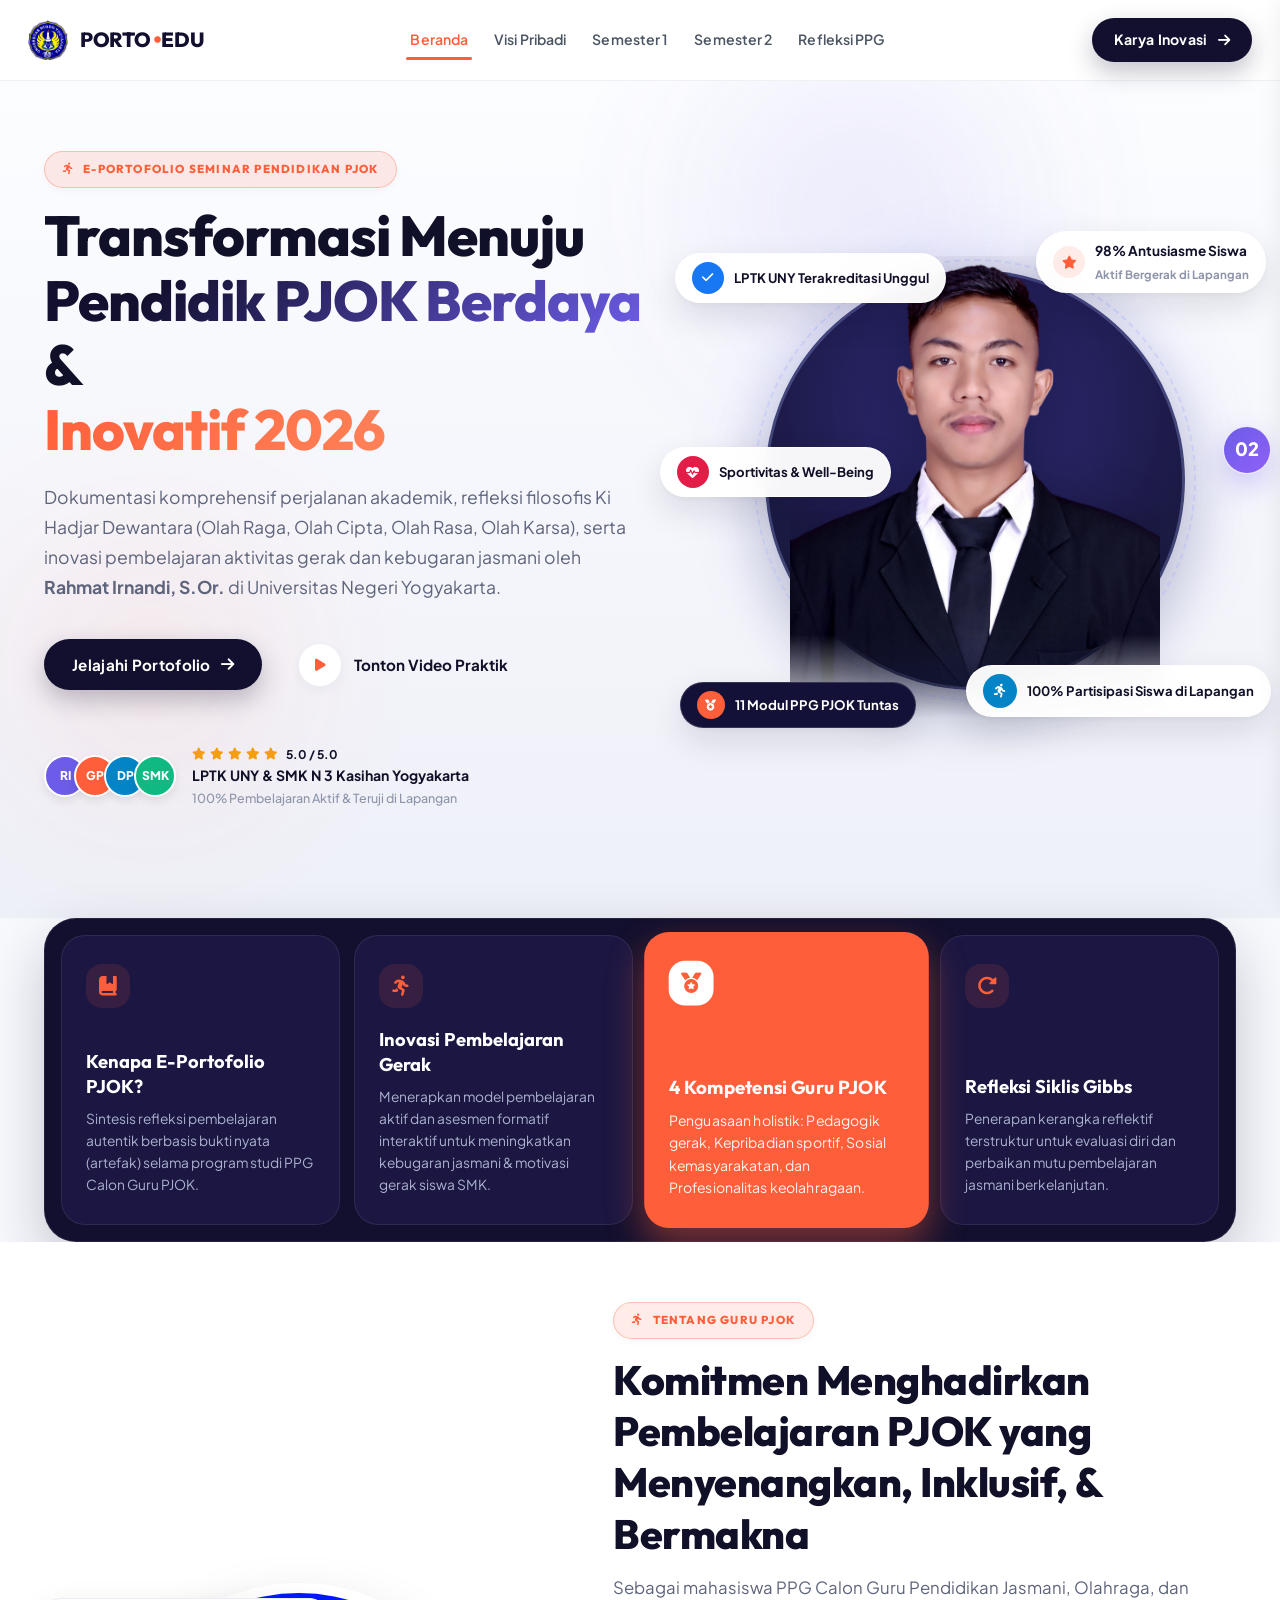
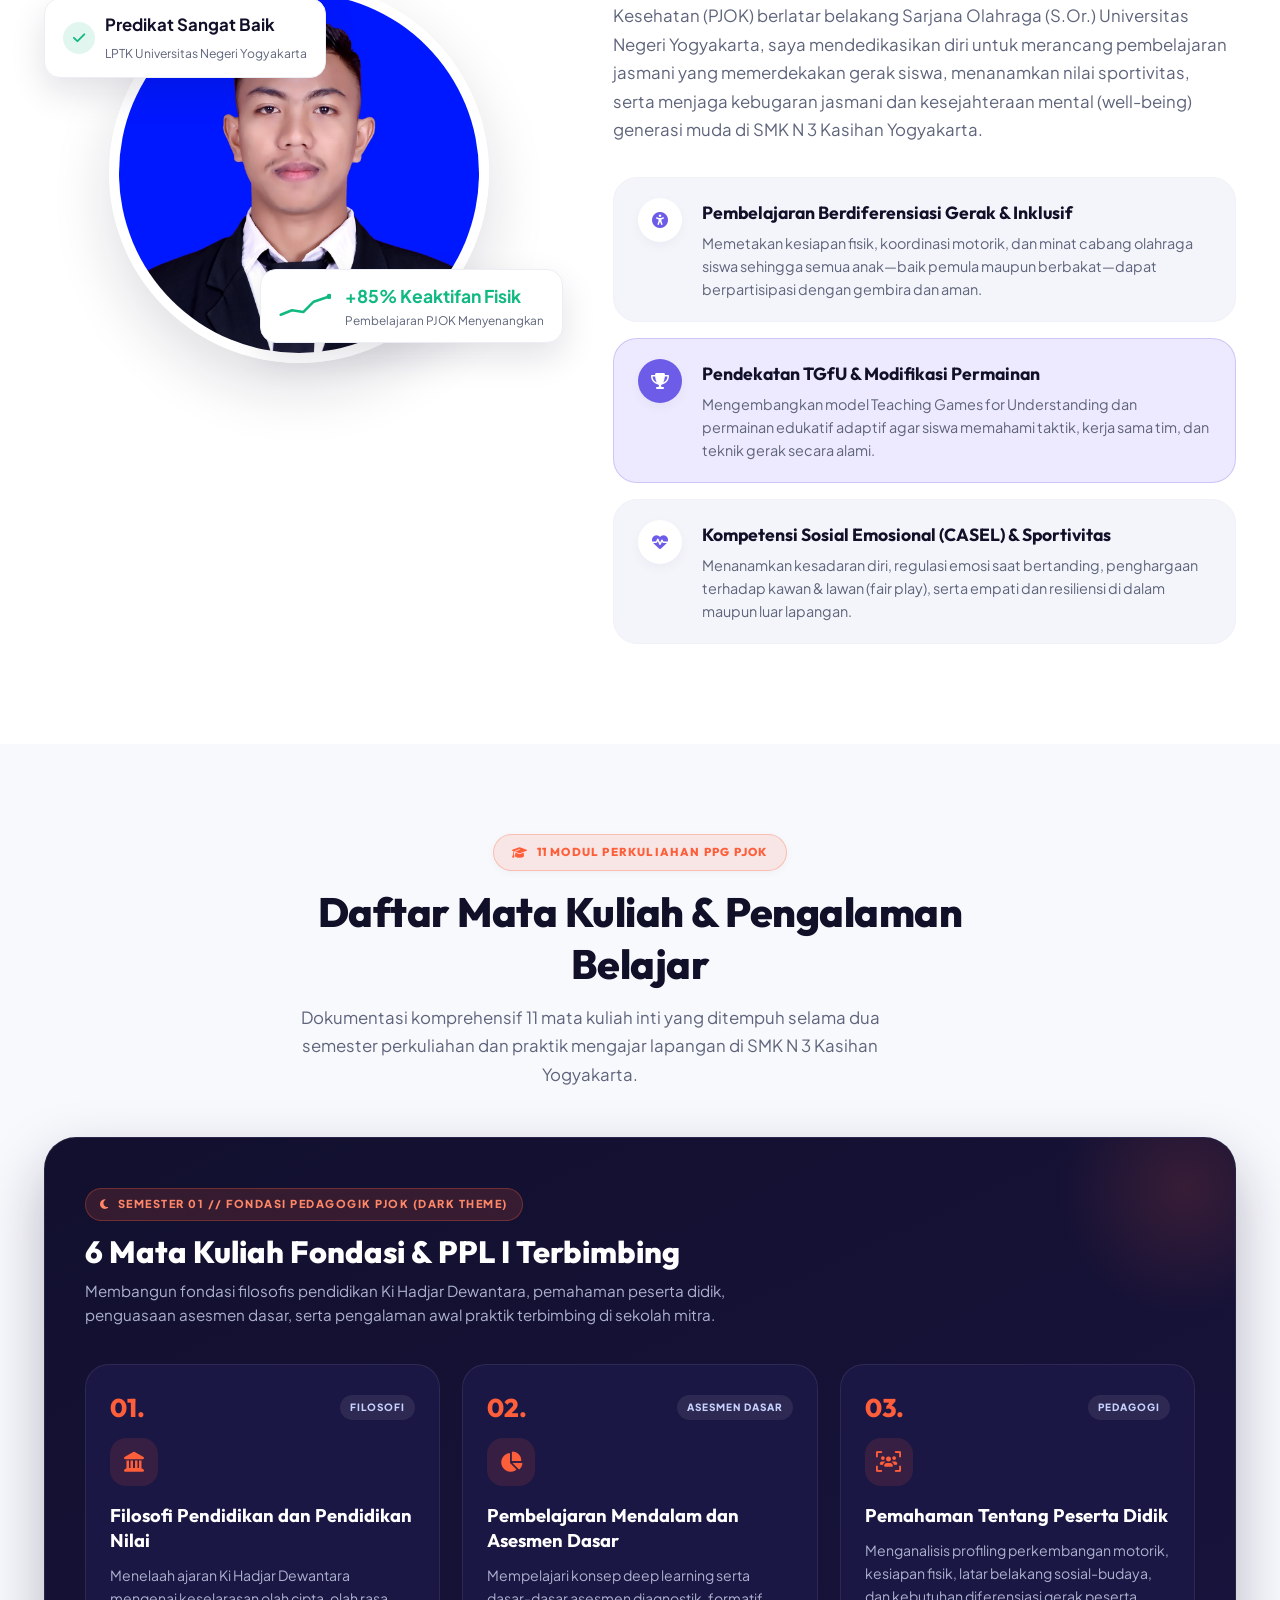
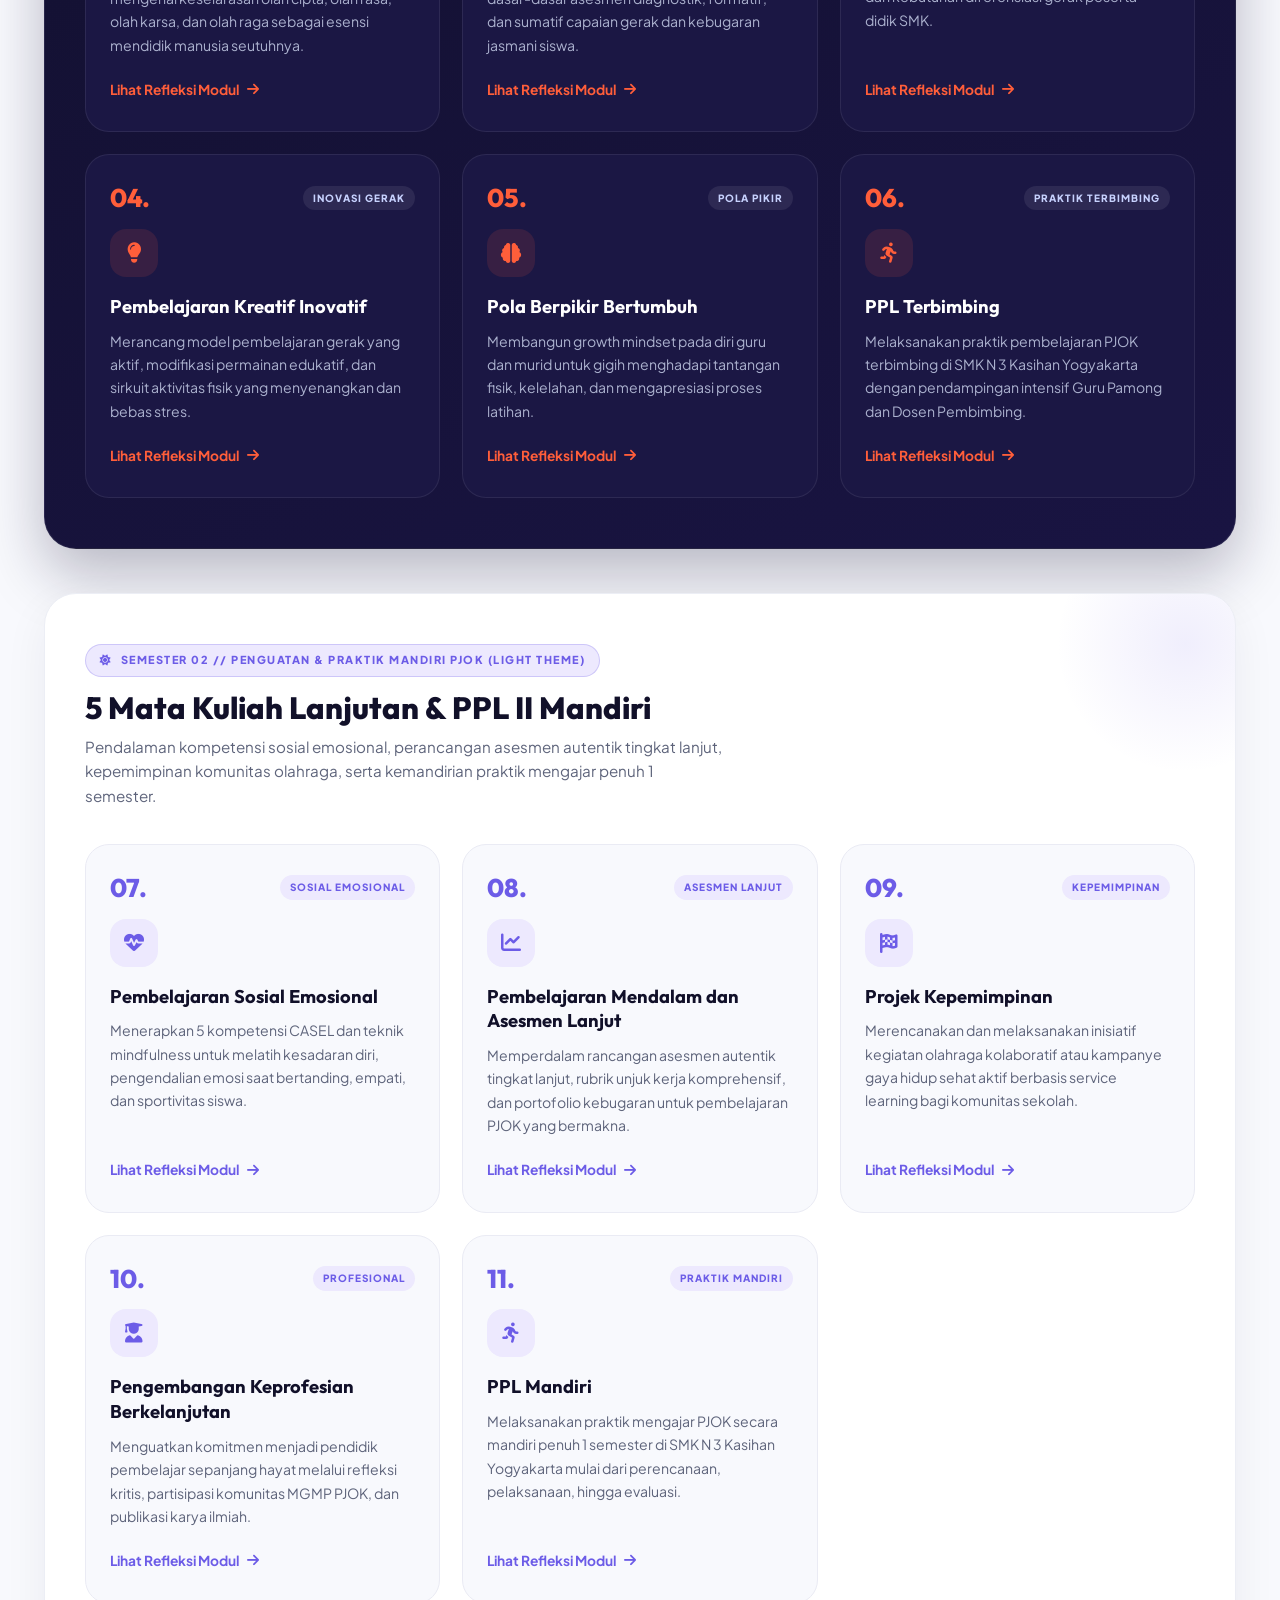
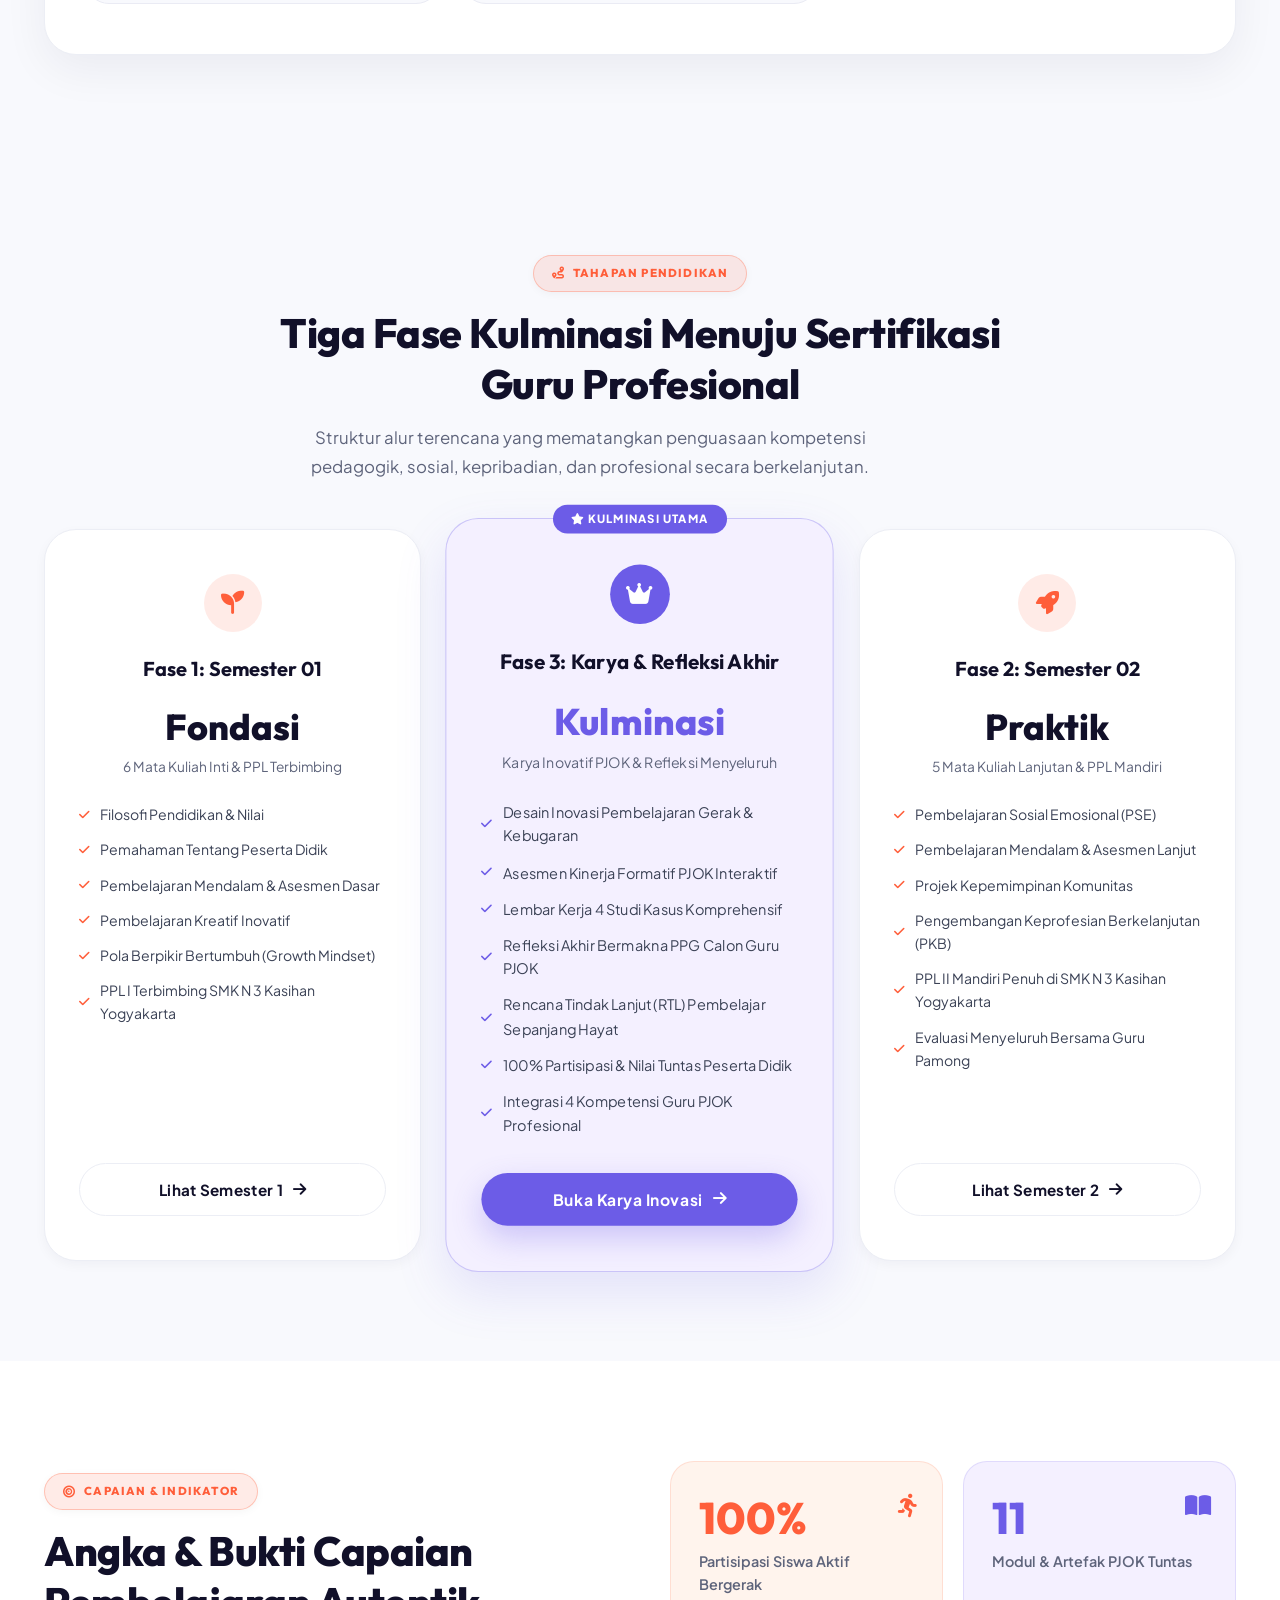
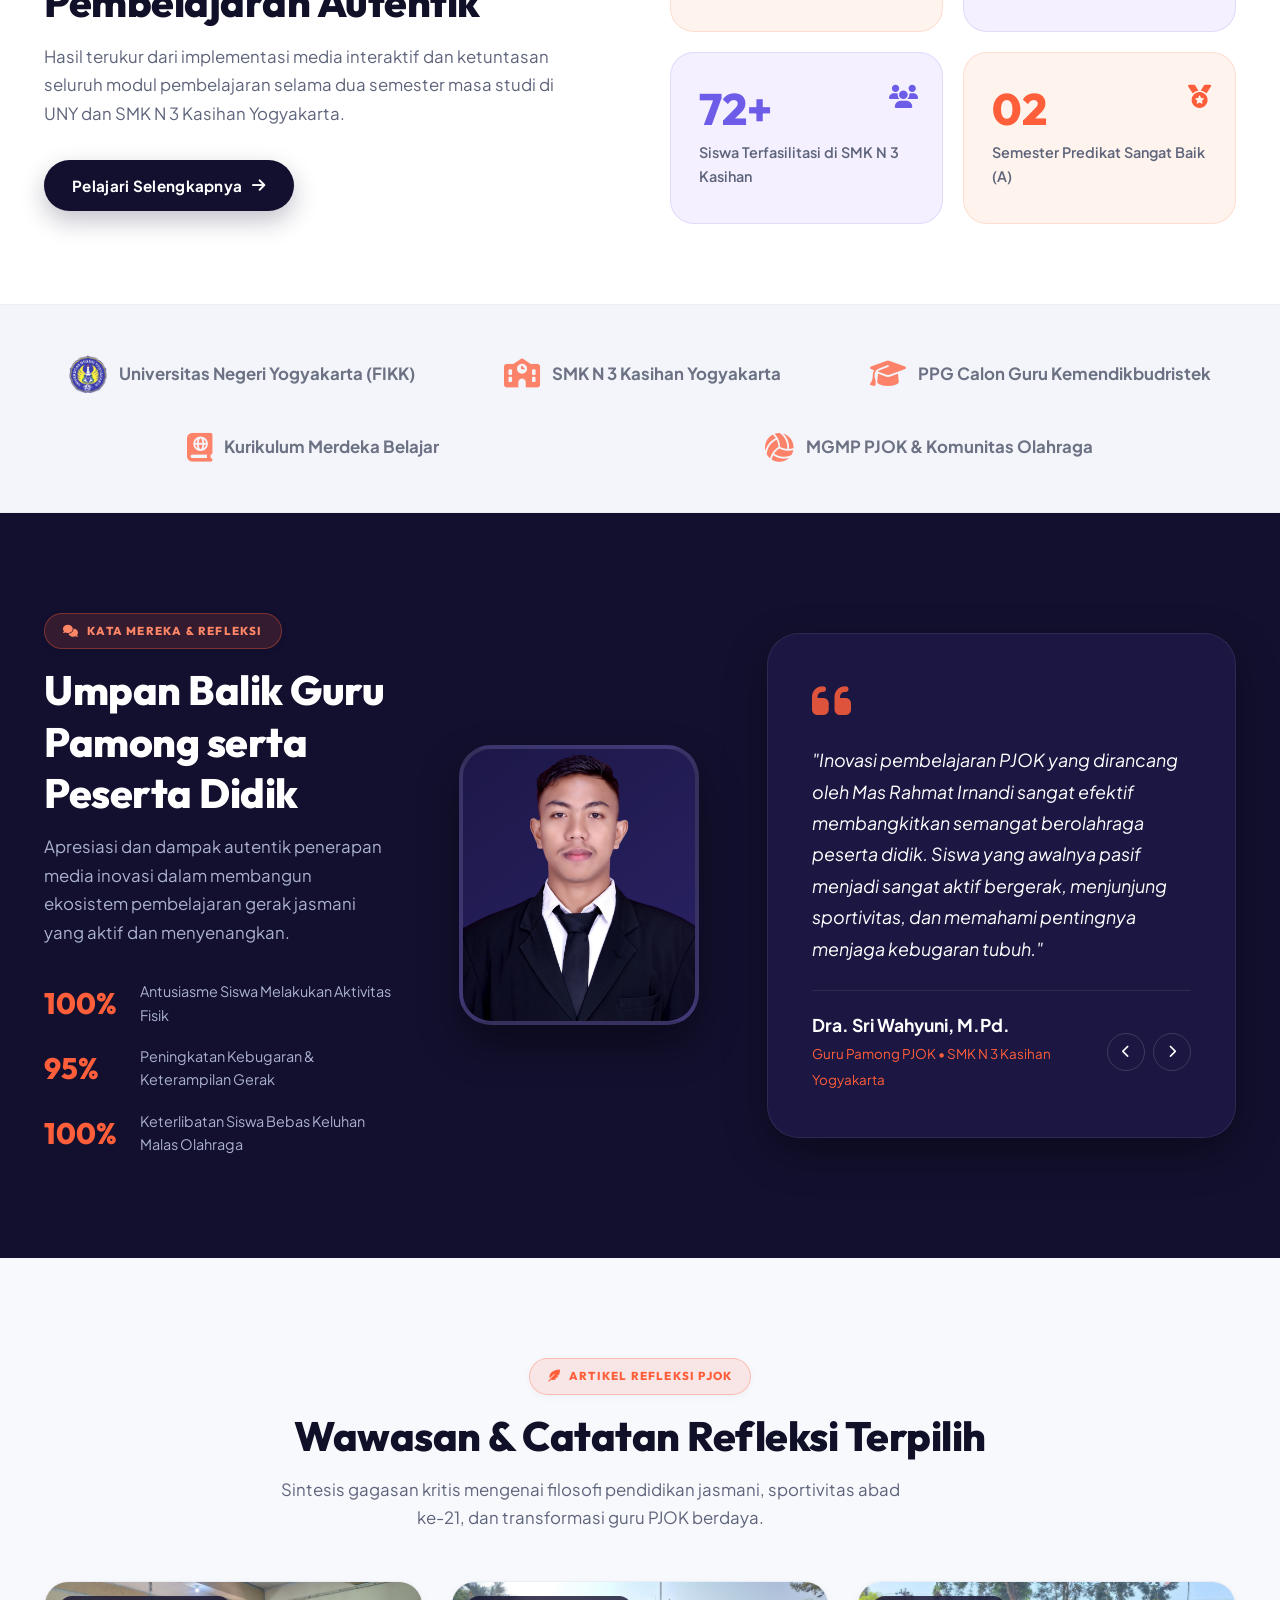
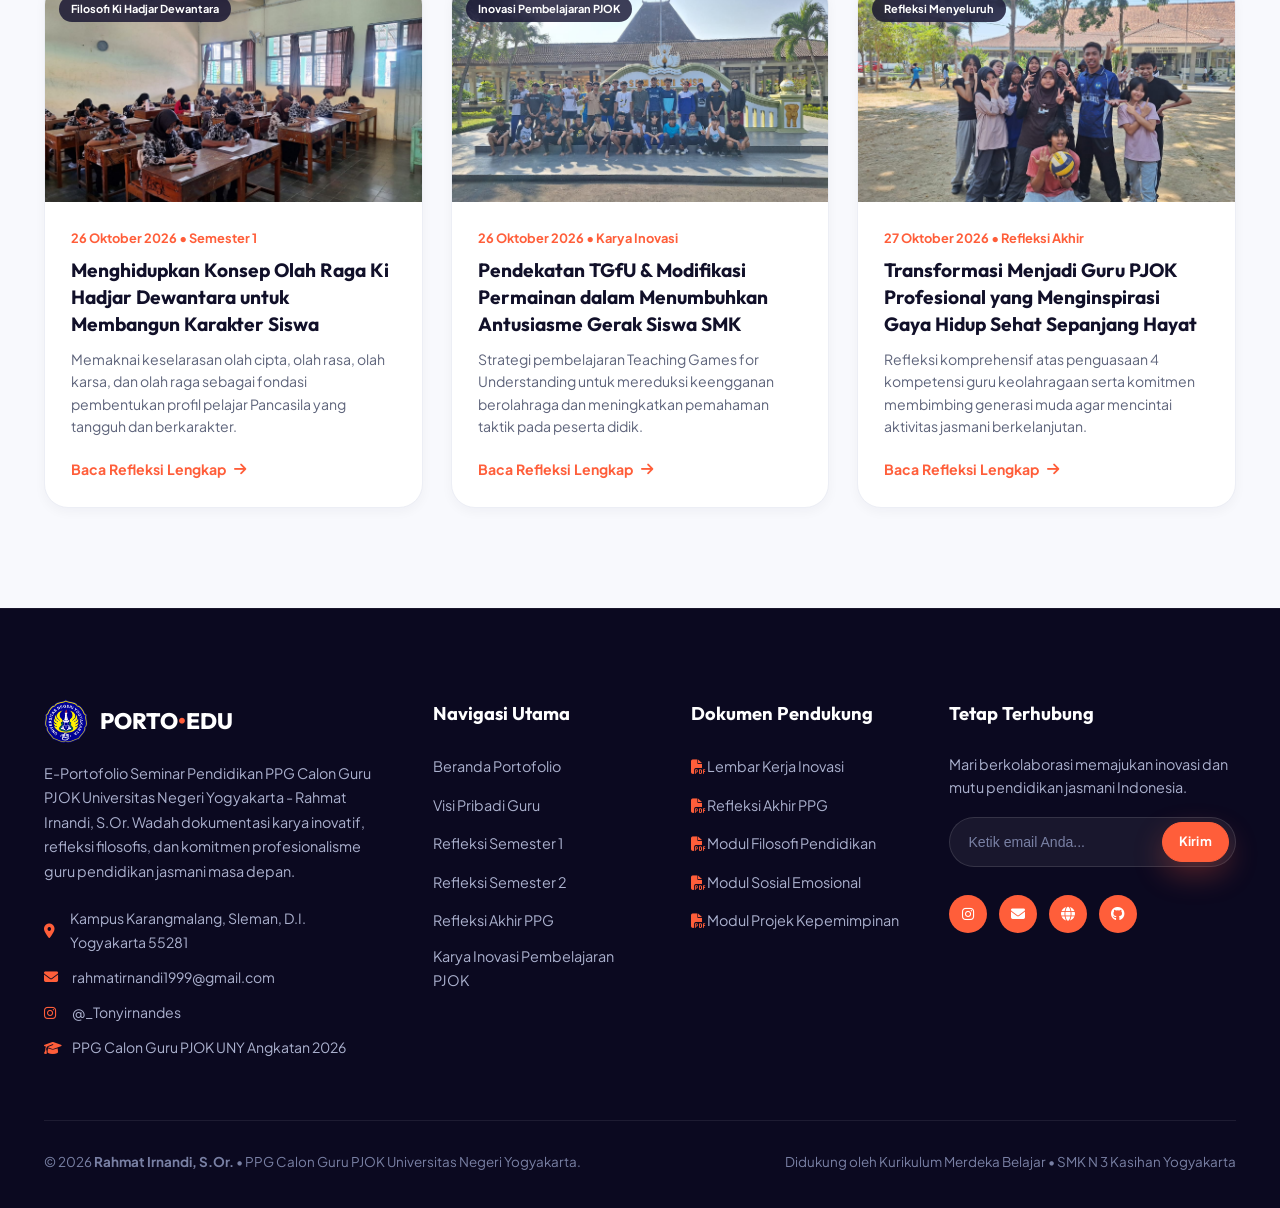
==== commit fa8e5231: "Update1" ====
--- a/index.html
+++ b/index.html
@@ -36,19 +36,12 @@
           <a href="refleksi-sem1.html" class="nav-link">Semester 1</a>
           <a href="refleksi-sem2.html" class="nav-link">Semester 2</a>
           <a href="refleksi-ppg.html" class="nav-link">Refleksi PPG</a>
-          <a href="karya.html" class="nav-link">Karya Inovasi</a>
         </nav>
 
         <!-- Right CTA / Contact Info -->
         <div class="nav-cta">
-          <a href="https://wa.me/6281200000000" target="_blank" class="nav-contact-pill" aria-label="Kontak WhatsApp">
-            <div class="icon-bubble">
-              <i class="fa-solid fa-phone"></i>
-            </div>
-            <span>(0274) UNY-PPG</span>
-          </a>
-          <a href="identitas.html" class="btn btn-primary-dark">
-            <span>Profil Guru</span>
+          <a href="karya.html" class="btn btn-primary-dark">
+            <span>Karya Inovasi</span>
             <i class="fa-solid fa-arrow-right"></i>
           </a>
           <button class="mobile-menu-btn" id="mobileMenuBtn" aria-label="Buka Menu Navigasi">
@@ -78,11 +71,10 @@
         <a href="refleksi-sem1.html" class="mobile-drawer-link">Refleksi Semester 1 <i class="fa-solid fa-chevron-right"></i></a>
         <a href="refleksi-sem2.html" class="mobile-drawer-link">Refleksi Semester 2 <i class="fa-solid fa-chevron-right"></i></a>
         <a href="refleksi-ppg.html" class="mobile-drawer-link">Refleksi Akhir PPG <i class="fa-solid fa-chevron-right"></i></a>
-        <a href="karya.html" class="mobile-drawer-link">Karya Inovasi PJOK <i class="fa-solid fa-chevron-right"></i></a>
       </div>
       <div style="margin-top: auto; padding-top: 20px">
-        <a href="identitas.html" class="btn btn-orange" style="width: 100%">
-          <i class="fa-solid fa-user-graduate"></i> Buka Profil Lengkap
+        <a href="karya.html" class="btn btn-orange" style="width: 100%">
+          <i class="fa-solid fa-lightbulb"></i> Karya Inovasi PJOK
         </a>
       </div>
     </div>
@@ -157,7 +149,7 @@
             <div class="hero-circle-backdrop"></div>
 
             <!-- Portrait Photo of Rahmat Irnandi, S.Or. -->
-            <img src="images/fototampan3.png" alt="Rahmat Irnandi, S.Or." class="hero-portrait-img" />
+            <img src="images/fototampan3.png" alt="Rahmat Irnandi, S.Or." class="hero-portrait-img" loading="eager" fetchpriority="high" />
 
             <!-- Floating Badge 1 (Top Left): UNY Verified -->
             <div class="hero-float-badge float-badge-1">
@@ -728,86 +720,6 @@
               <a href="refleksi-sem2.html" class="btn btn-outline" style="width: 100%">
                 Lihat Semester 2 <i class="fa-solid fa-arrow-right"></i>
               </a>
-            </div>
-          </div>
-        </div>
-      </section>
-
-      <!-- ==================== 7. PORTFOLIO SHOWCASE (DARK THEME) ==================== -->
-      <section class="section-portfolio-dark" id="galeri">
-        <div class="container">
-          <div class="section-head split reveal-init">
-            <div>
-              <div class="badge-pill on-dark">
-                <i class="fa-solid fa-person-running"></i> DOKUMENTASI &amp; ARTEFAK PJOK
-              </div>
-              <h2 class="section-title white">
-                Dokumentasi Penerapan Inovasi Pembelajaran PJOK di SMK N 3 Kasihan
-              </h2>
-            </div>
-            <div>
-              <p class="section-subtitle white" style="margin-bottom: 20px">
-                Dokumentasi autentik implementasi model pembelajaran gerak aktif, kerja sama tim, dan asesmen kebugaran jasmani di SMK N 3 Kasihan Yogyakarta.
-              </p>
-              <a href="karya.html" class="btn btn-orange">
-                <span>Lihat Karya Lengkap</span>
-                <i class="fa-solid fa-arrow-right"></i>
-              </a>
-            </div>
-          </div>
-
-          <!-- 4 Vertical Gallery Cards -->
-          <div class="portfolio-gallery-grid reveal-init">
-            <!-- Card 1 -->
-            <div class="portfolio-gallery-card" data-video-src="images/Video Game 1.mp4" data-video-title="Aktivitas Pemanasan Dinamis &amp; Koordinasi Gerak">
-              <img src="images/Foto Game 1.jpeg" alt="Pemanasan Dinamis &amp; Koordinasi Gerak" />
-              <div class="portfolio-card-overlay">
-                <span class="gallery-cat">Pemanasan Dinamis</span>
-                <h4>Koordinasi Gerak &amp; Kebugaran Awal</h4>
-                <p>Mempersiapkan fisik dan fokus siswa melalui sirkuit gerak aktif yang terstruktur.</p>
-                <div class="gallery-action-btn">
-                  <i class="fa-solid fa-circle-play"></i> Putar Video Cuplikan
-                </div>
-              </div>
-            </div>
-
-            <!-- Card 2 -->
-            <div class="portfolio-gallery-card" data-video-src="images/Video Game 2.mp4" data-video-title="Praktik Pembelajaran &amp; Kerja Sama Tim Siswa">
-              <img src="images/Praktik Game.jpeg" alt="Praktik Belajar Siswa di SMK N 3 Kasihan Yogyakarta" />
-              <div class="portfolio-card-overlay">
-                <span class="gallery-cat">Praktik Lapangan</span>
-                <h4>Kerja Sama Tim &amp; Keterampilan Olahraga</h4>
-                <p>Mengembangkan pemahaman taktik, sportivitas, dan keterampilan gerak permainan beregu.</p>
-                <div class="gallery-action-btn">
-                  <i class="fa-solid fa-circle-play"></i> Putar Video Cuplikan
-                </div>
-              </div>
-            </div>
-
-            <!-- Card 3 -->
-            <div class="portfolio-gallery-card" data-video-src="images/Video Kuis 1.mp4" data-video-title="Asesmen Formatif &amp; Uji Kebugaran Jasmani Interaktif">
-              <img src="images/Foto Kuis 1.jpeg" alt="Asesmen Unjuk Kerja PJOK" />
-              <div class="portfolio-card-overlay">
-                <span class="gallery-cat">Evaluasi Formatif</span>
-                <h4>Asesmen Kinerja &amp; Kebugaran Interaktif</h4>
-                <p>Evaluasi unjuk kerja gerak dan pemahaman pola hidup sehat dengan umpan balik langsung.</p>
-                <div class="gallery-action-btn">
-                  <i class="fa-solid fa-circle-play"></i> Putar Video Cuplikan
-                </div>
-              </div>
-            </div>
-
-            <!-- Card 4 -->
-            <div class="portfolio-gallery-card" data-video-src="images/Video Kuis 2.mp4" data-video-title="Antusiasme &amp; Disiplin Siswa dalam Pembelajaran Aktif">
-              <img src="images/Praktik Kuis.jpeg" alt="Aktivitas Siswa PJOK SMK N 3 Kasihan" />
-              <div class="portfolio-card-overlay">
-                <span class="gallery-cat">Budaya Sehat</span>
-                <h4>Antusiasme &amp; Sportivitas Siswa</h4>
-                <p>Menciptakan iklim belajar PJOK yang inklusif, menyenangkan, dan bebas stres bagi seluruh siswa.</p>
-                <div class="gallery-action-btn">
-                  <i class="fa-solid fa-circle-play"></i> Putar Video Cuplikan
-                </div>
-              </div>
             </div>
           </div>
         </div>
@@ -1004,7 +916,7 @@
             <!-- Article 1: Filosofi -->
             <div class="blog-card-item">
               <div class="blog-card-thumb">
-                <img src="images/Foto Game 2.jpeg" alt="Filosofi Pendidikan PJOK" />
+                <img src="images/foto1.jpeg" alt="Filosofi Pendidikan PJOK" />
                 <div class="blog-tag-overlay">Filosofi Ki Hadjar Dewantara</div>
               </div>
               <div class="blog-card-body">
@@ -1023,7 +935,7 @@
             <!-- Article 2: Inovasi TGfU -->
             <div class="blog-card-item">
               <div class="blog-card-thumb">
-                <img src="images/Foto Game 3.jpeg" alt="Inovasi Pembelajaran PJOK" />
+                <img src="images/foto2.jpeg" alt="Inovasi Pembelajaran PJOK" />
                 <div class="blog-tag-overlay">Inovasi Pembelajaran PJOK</div>
               </div>
               <div class="blog-card-body">
@@ -1042,7 +954,7 @@
             <!-- Article 3: Refleksi PPG PJOK -->
             <div class="blog-card-item">
               <div class="blog-card-thumb">
-                <img src="images/Foto Game 4.jpeg" alt="Refleksi Akhir PPG PJOK" />
+                <img src="images/foto3.jpeg" alt="Refleksi Akhir PPG PJOK" />
                 <div class="blog-tag-overlay">Refleksi Menyeluruh</div>
               </div>
               <div class="blog-card-body">
@@ -1082,7 +994,11 @@
               </div>
               <div>
                 <i class="fa-solid fa-envelope"></i>
-                <span>rahmatirnandi@gmail.com</span>
+                <a href="mailto:rahmatirnandi1999@gmail.com" style="color: inherit; text-decoration: none">rahmatirnandi1999@gmail.com</a>
+              </div>
+              <div>
+                <i class="fa-brands fa-instagram" style="color: var(--accent-orange)"></i>
+                <a href="https://www.instagram.com/_Tonyirnandes" target="_blank" rel="noopener noreferrer" style="color: inherit; text-decoration: none">@_Tonyirnandes</a>
               </div>
               <div>
                 <i class="fa-solid fa-graduation-cap"></i>
@@ -1123,13 +1039,13 @@
               <p>Mari berkolaborasi memajukan inovasi dan mutu pendidikan jasmani Indonesia.</p>
               <div class="footer-input-row">
                 <input type="email" placeholder="Ketik email Anda..." />
-                <a href="mailto:rahmatirnandi@gmail.com" class="btn btn-orange" style="padding: 8px 16px; font-size: 0.8rem">Kirim</a>
+                <a href="mailto:rahmatirnandi1999@gmail.com" class="btn btn-orange" style="padding: 8px 16px; font-size: 0.8rem">Kirim</a>
               </div>
               <div class="footer-social-icons">
-                <a href="https://www.instagram.com/" target="_blank" class="social-circle-btn" aria-label="Instagram">
+                <a href="https://www.instagram.com/_Tonyirnandes" target="_blank" rel="noopener noreferrer" target="_blank" class="social-circle-btn" aria-label="Instagram">
                   <i class="fa-brands fa-instagram"></i>
                 </a>
-                <a href="mailto:rahmatirnandi@gmail.com" class="social-circle-btn" aria-label="Email">
+                <a href="mailto:rahmatirnandi1999@gmail.com" class="social-circle-btn" aria-label="Email">
                   <i class="fa-solid fa-envelope"></i>
                 </a>
                 <a href="#" class="social-circle-btn" aria-label="Website">
--- a/css/mediapro.css
+++ b/css/mediapro.css
@@ -701,68 +701,80 @@
   display: flex;
   align-items: center;
   justify-content: center;
-  min-height: 520px;
+  min-height: 540px;
   animation: heroFadeUp 1.1s cubic-bezier(0.16, 1, 0.3, 1) 0.15s backwards;
 }
 
 .hero-circle-backdrop {
   position: absolute;
-  width: 400px;
-  height: 400px;
+  width: 420px;
+  height: 420px;
   border-radius: 50%;
-  background: linear-gradient(145deg, #1d1748 0%, #110e30 100%);
-  box-shadow: 0 30px 70px rgba(18, 16, 46, 0.28);
+  background: radial-gradient(circle at 50% 32%, #312e81 0%, #1e1b4b 55%, #0f172a 100%);
+  box-shadow: 0 25px 60px rgba(15, 23, 42, 0.22), 0 0 80px rgba(99, 102, 241, 0.22);
+  border: 3px solid rgba(165, 180, 252, 0.28);
   z-index: 1;
 }
 
 .hero-circle-backdrop::before {
   content: '';
   position: absolute;
-  inset: -15px;
+  inset: -14px;
   border-radius: 50%;
-  border: 2px dashed rgba(108, 92, 231, 0.3);
+  border: 2px dashed rgba(165, 180, 252, 0.35);
   animation: rotateCircle 35s linear infinite;
 }
 
 .hero-portrait-img {
   position: relative;
   z-index: 2;
-  width: 88%;
-  max-width: 440px;
+  width: 84%;
+  max-width: 370px;
   height: auto;
   object-fit: contain;
-  filter: drop-shadow(0 20px 30px rgba(18, 16, 46, 0.25));
-  transition: transform 0.4s ease;
+  filter: drop-shadow(0 20px 30px rgba(0, 0, 0, 0.38));
+  -webkit-mask-image: linear-gradient(to bottom, black 82%, transparent 100%);
+  mask-image: linear-gradient(to bottom, black 82%, transparent 100%);
+  transition: transform 0.4s cubic-bezier(0.16, 1, 0.3, 1);
+  margin-bottom: -15px;
 }
 
 .hero-visual-stage:hover .hero-portrait-img {
-  transform: scale(1.02);
+  transform: scale(1.025) translateY(-4px);
 }
 
 /* Floating interactive badges */
 .hero-float-badge {
   position: absolute;
   z-index: 3;
-  background: #ffffff;
+  background: rgba(255, 255, 255, 0.96);
   padding: 8px 16px;
   border-radius: var(--radius-full);
-  box-shadow: 0 12px 30px rgba(18, 16, 46, 0.12);
+  box-shadow: 0 14px 34px rgba(18, 16, 46, 0.12), 0 2px 6px rgba(0, 0, 0, 0.04);
   display: flex;
   align-items: center;
   gap: 10px;
   font-size: 0.82rem;
   font-weight: 700;
   color: var(--text-dark);
-  border: 1px solid rgba(0, 0, 0, 0.05);
-  backdrop-filter: blur(8px);
+  border: 1px solid rgba(255, 255, 255, 0.85);
+  backdrop-filter: blur(12px);
+  -webkit-backdrop-filter: blur(12px);
   pointer-events: auto;
   user-select: none;
+  white-space: nowrap;
+  transition: transform 0.3s ease, box-shadow 0.3s ease;
+}
+
+.hero-float-badge:hover {
+  transform: translateY(-3px) scale(1.03);
+  box-shadow: 0 18px 40px rgba(18, 16, 46, 0.18);
 }
 
 /* Specific Badge Positions & Animations */
 .float-badge-1 {
-  top: 12%;
-  left: -20px;
+  top: 8%;
+  left: -40px;
   animation: floatSlow 5s ease-in-out infinite alternate;
 }
 
@@ -779,8 +791,8 @@
 }
 
 .float-badge-2 {
-  top: 6%;
-  right: 0px;
+  top: 4%;
+  right: -30px;
   animation: floatMedium 4s ease-in-out 0.5s infinite alternate;
 }
 
@@ -797,8 +809,8 @@
 }
 
 .float-badge-3 {
-  left: -35px;
-  top: 48%;
+  left: -55px;
+  top: 44%;
   animation: floatFast 3.5s ease-in-out 1s infinite alternate;
 }
 
@@ -815,8 +827,8 @@
 }
 
 .float-badge-4 {
-  right: -25px;
-  top: 42%;
+  right: -35px;
+  top: 40%;
   border-radius: 50%;
   width: 48px;
   height: 48px;
@@ -833,12 +845,12 @@
 }
 
 .float-badge-5 {
-  bottom: 8%;
-  left: 20px;
+  bottom: 4%;
+  left: -35px;
   animation: floatMedium 4.5s ease-in-out 0.8s infinite alternate;
   background: #141138;
   color: #ffffff;
-  border-color: rgba(255, 255, 255, 0.1);
+  border-color: rgba(255, 255, 255, 0.15);
 }
 
 .float-badge-5 .icon-wrap {
@@ -854,8 +866,8 @@
 }
 
 .float-badge-6 {
-  bottom: 12%;
-  right: 5px;
+  bottom: 6%;
+  right: -35px;
   animation: floatSlow 5.5s ease-in-out 0.3s infinite alternate;
 }
 
@@ -863,6 +875,13 @@
   width: 34px;
   height: 34px;
   border-radius: 50%;
+  background: #0284c7;
+  color: #fff;
+  display: flex;
+  align-items: center;
+  justify-content: center;
+  font-size: 14px;
+}
   background: #0284c7;
   color: #fff;
   display: flex;
@@ -3728,6 +3747,27 @@
     justify-content: center;
   }
 
+  .hero-visual-stage {
+    min-height: 480px;
+    margin-top: 15px;
+  }
+
+  .hero-circle-backdrop {
+    width: 350px;
+    height: 350px;
+  }
+
+  .hero-portrait-img {
+    max-width: 310px;
+  }
+
+  .float-badge-1 { left: -10px; }
+  .float-badge-2 { right: -10px; }
+  .float-badge-3 { left: -20px; }
+  .float-badge-4 { right: -15px; }
+  .float-badge-5 { left: -15px; }
+  .float-badge-6 { right: -15px; }
+
   .about-grid {
     grid-template-columns: 1fr;
     text-align: center;
@@ -3875,8 +3915,8 @@
     height: 280px;
   }
 
-  .float-badge-1, .float-badge-2, .float-badge-3, .float-badge-5, .float-badge-6 {
-    display: none; /* Hide floating badges on extra small screens for clarity */
+  .float-badge-1, .float-badge-2, .float-badge-3, .float-badge-4, .float-badge-5, .float-badge-6 {
+    display: none !important; /* Hide floating badges on extra small screens for clarity */
   }
 }
 
@@ -5563,3 +5603,138 @@
     height: 340px;
   }
 }
+
+
+/* ==========================================================================
+   SECTION HEADER, TAGLINE & BADGE STYLES (MEDIAPRO SAAS DESIGN)
+   ========================================================================== */
+.section-header {
+  margin-bottom: 40px;
+}
+
+.section-tagline,
+.section-kicker {
+  display: inline-flex;
+  align-items: center;
+  gap: 8px;
+  padding: 6px 16px;
+  border-radius: var(--radius-full, 50px);
+  font-family: var(--font-heading);
+  font-size: 11px;
+  font-weight: 800;
+  letter-spacing: 1.2px;
+  text-transform: uppercase;
+  background: var(--accent-orange-light, rgba(249, 115, 22, 0.1));
+  color: var(--accent-orange, #f97316);
+  border: 1px solid rgba(249, 115, 22, 0.25);
+  margin-bottom: 14px;
+  width: fit-content;
+}
+
+.section-tagline i,
+.section-kicker i,
+.badge-pill i {
+  font-size: 12px;
+}
+
+.section-tagline.purple,
+.badge-pill.purple {
+  background: var(--accent-purple-light, rgba(108, 92, 231, 0.12));
+  color: var(--accent-purple, #6c5ce7);
+  border: 1px solid rgba(108, 92, 231, 0.25);
+}
+
+.section-tagline.blue,
+.badge-pill.blue {
+  background: rgba(37, 99, 235, 0.1);
+  color: #2563eb;
+  border: 1px solid rgba(37, 99, 235, 0.25);
+}
+
+.section-tagline.green,
+.badge-pill.green {
+  background: rgba(16, 185, 129, 0.1);
+  color: #10b981;
+  border: 1px solid rgba(16, 185, 129, 0.25);
+}
+
+
+/* ==========================================================================
+   ENHANCED BADGE PILL & TAGLINE COMPONENT STYLES
+   ========================================================================== */
+.section-header {
+  margin-bottom: 44px;
+}
+
+.section-tagline,
+.badge-pill {
+  display: inline-flex;
+  align-items: center;
+  gap: 8px;
+  padding: 8px 18px;
+  border-radius: 50px;
+  font-family: var(--font-heading);
+  font-size: 11.5px;
+  font-weight: 800;
+  letter-spacing: 1.2px;
+  text-transform: uppercase;
+  margin-bottom: 16px;
+  width: fit-content;
+  box-shadow: 0 2px 8px rgba(0, 0, 0, 0.04);
+}
+
+.badge-pill.orange,
+.section-tagline.orange,
+.section-tagline {
+  background: rgba(255, 94, 58, 0.12) !important;
+  color: #ff5e3a !important;
+  border: 1px solid rgba(255, 94, 58, 0.3) !important;
+}
+
+.badge-pill.purple,
+.section-tagline.purple {
+  background: rgba(108, 92, 231, 0.12) !important;
+  color: #6c5ce7 !important;
+  border: 1px solid rgba(108, 92, 231, 0.3) !important;
+}
+
+.badge-pill.blue,
+.section-tagline.blue {
+  background: rgba(37, 99, 235, 0.1) !important;
+  color: #2563eb !important;
+  border: 1px solid rgba(37, 99, 235, 0.3) !important;
+}
+
+.badge-pill.green,
+.section-tagline.green {
+  background: rgba(16, 185, 129, 0.1) !important;
+  color: #10b981 !important;
+  border: 1px solid rgba(16, 185, 129, 0.3) !important;
+}
+
+.content-section {
+  padding: 80px 0;
+  position: relative;
+}
+
+.competency-cat {
+  font-size: 0.78rem;
+  font-weight: 700;
+  letter-spacing: 0.5px;
+  color: var(--accent-orange);
+  text-transform: uppercase;
+  margin-bottom: 4px;
+}
+
+.competency-name {
+  font-family: var(--font-heading);
+  font-size: 1.2rem;
+  font-weight: 800;
+  color: var(--text-dark);
+  margin: 0;
+}
+
+.lk4-col-answer {
+  color: var(--text-dark);
+  line-height: 1.8;
+}
